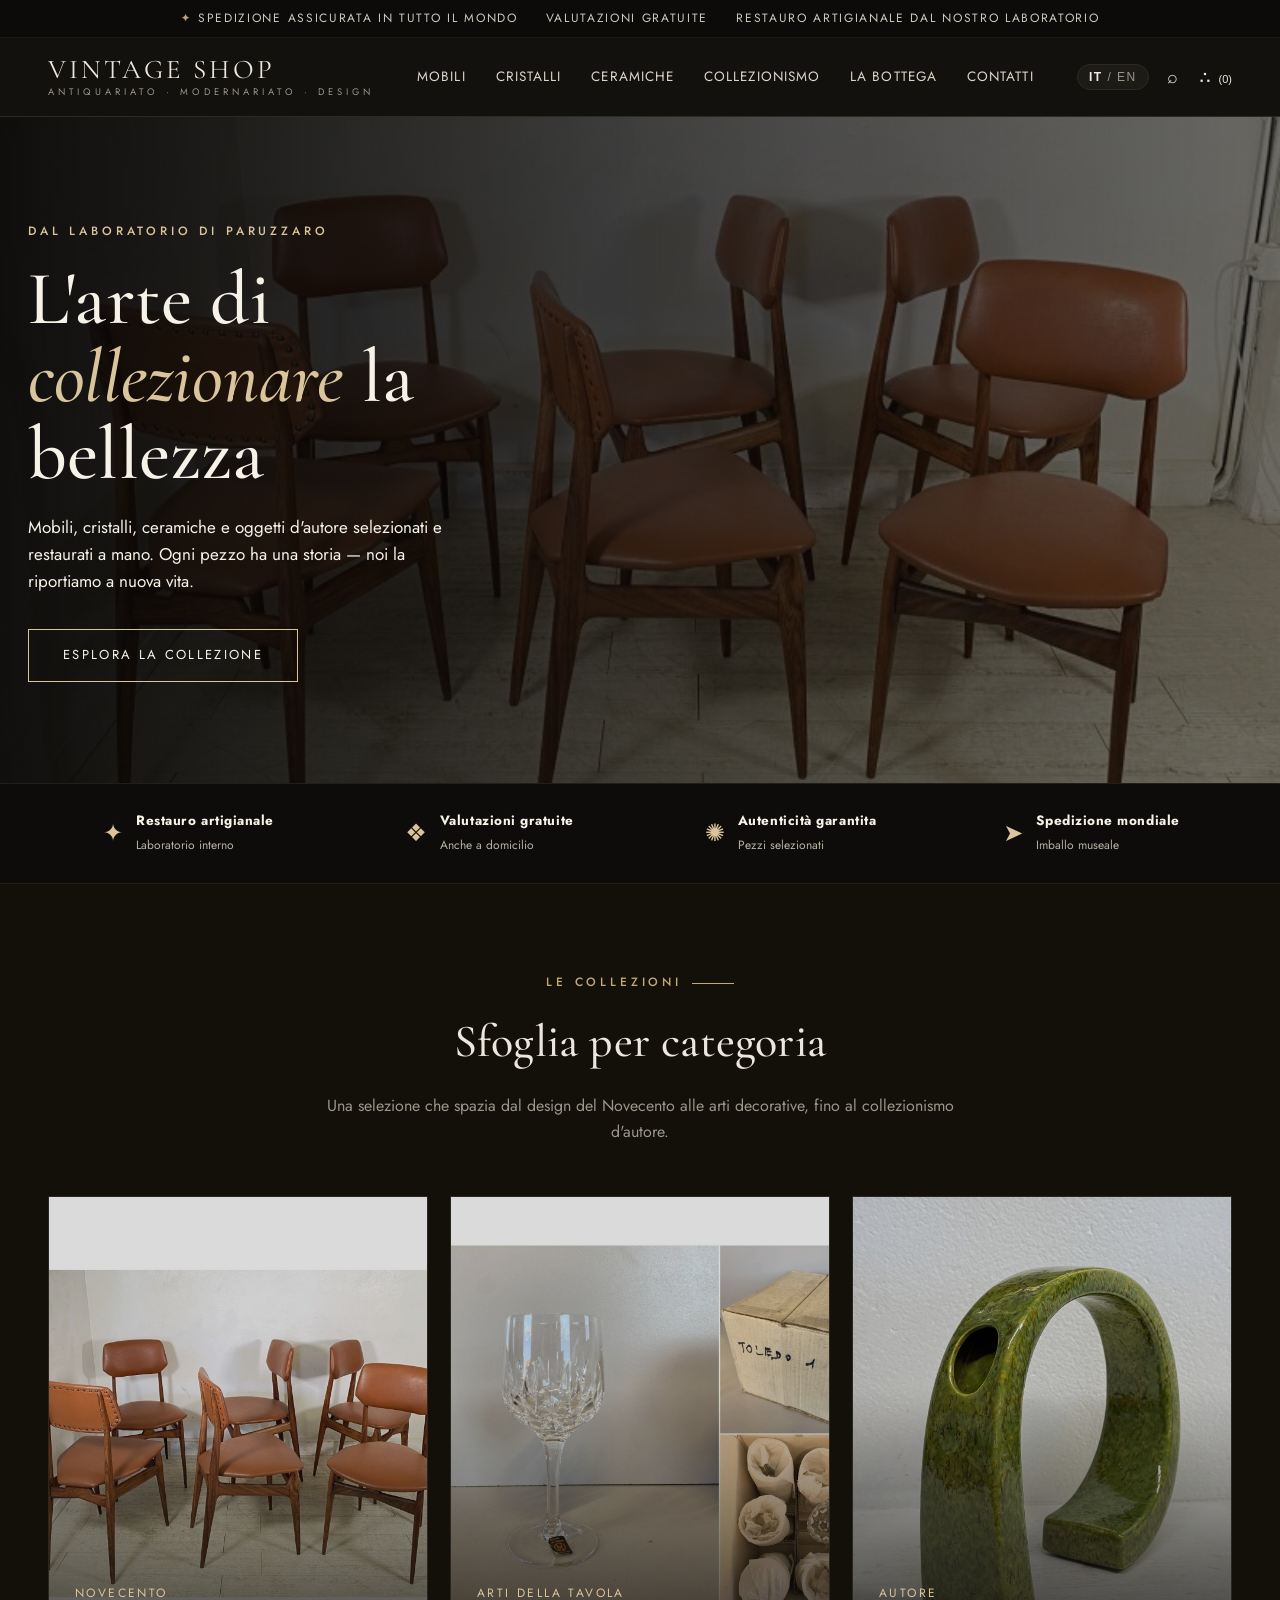
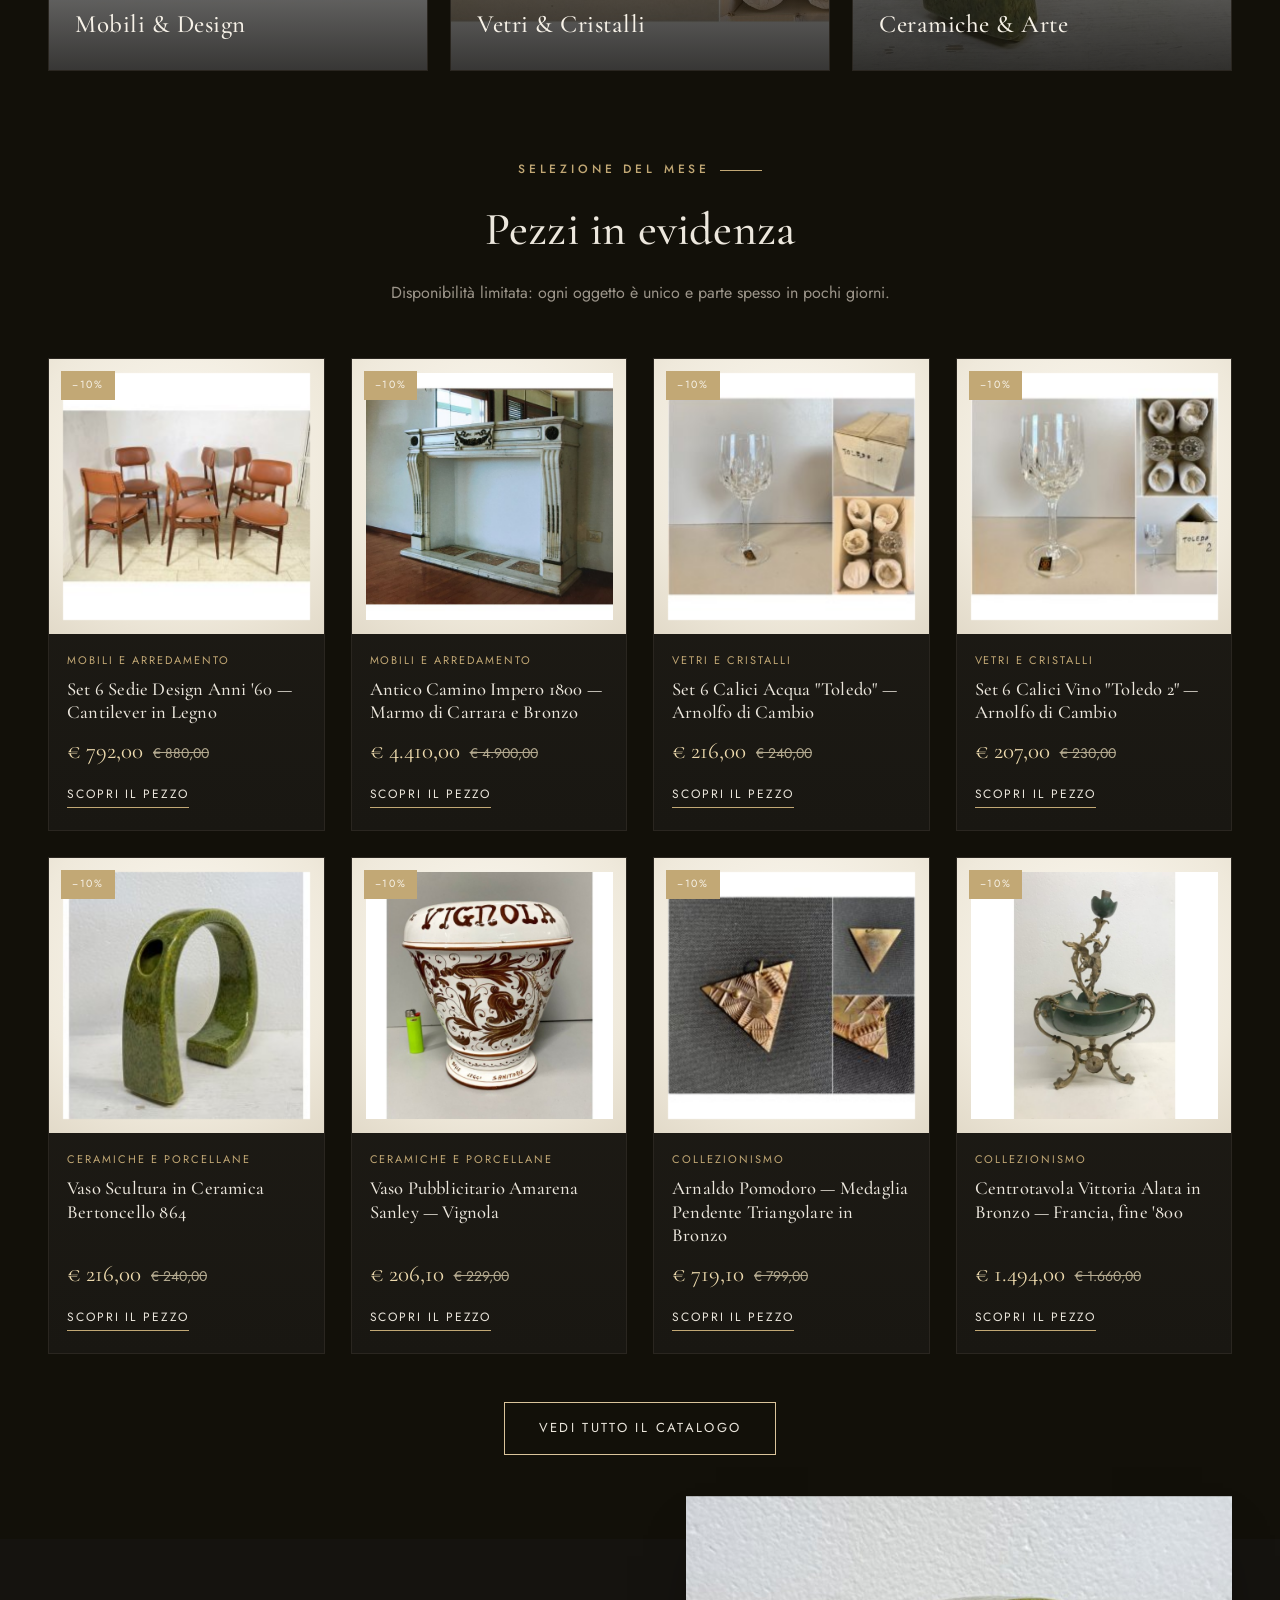
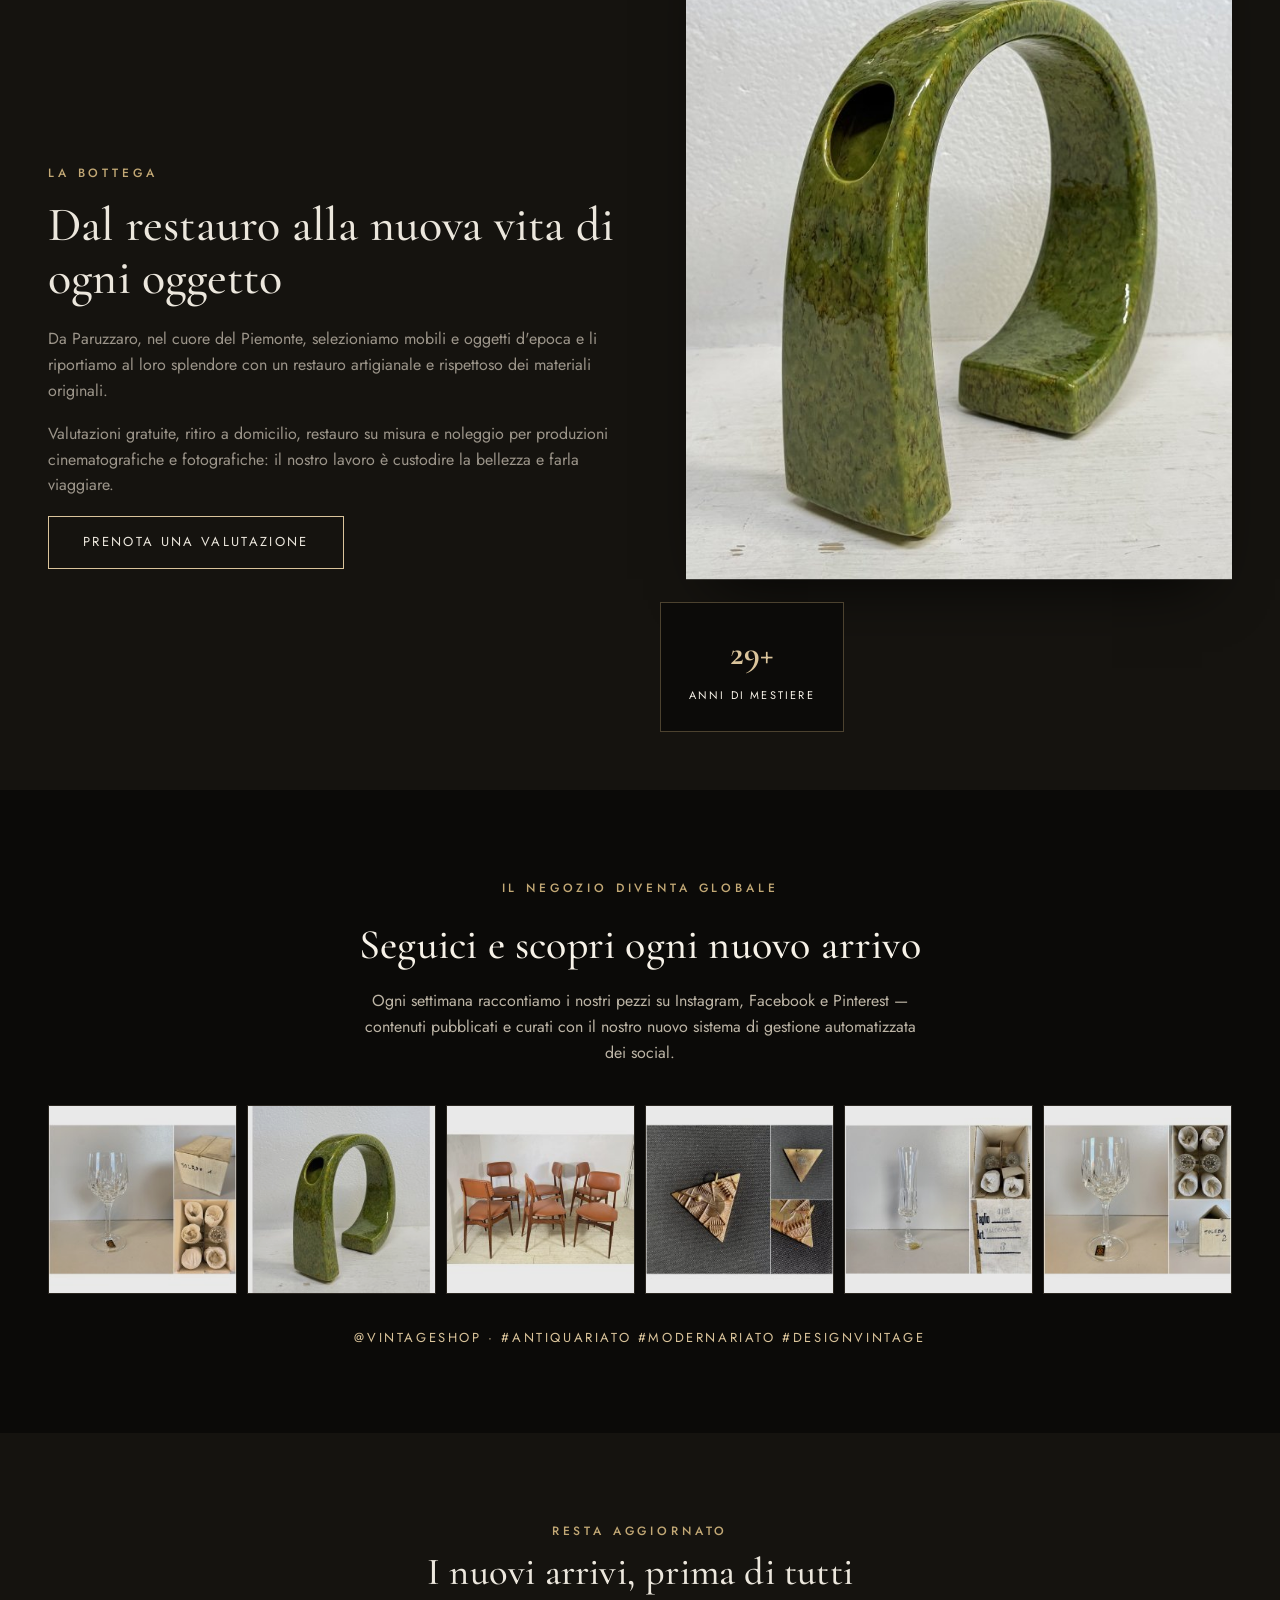
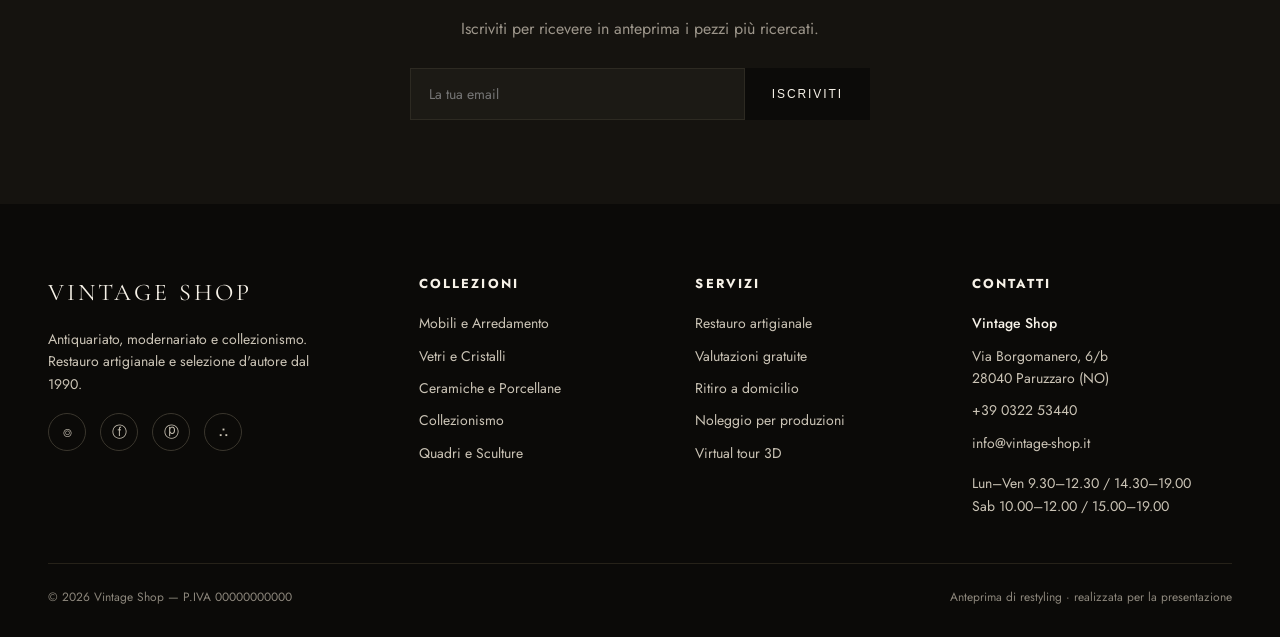
==== index.html @ 84ecc203 "Anteprima restyling Vintage Shop (tema Museo, catalogo per categoria, schede reali)" ====
<!DOCTYPE html>
<html lang="it">
<head>
<meta charset="UTF-8">
<meta name="viewport" content="width=device-width, initial-scale=1.0">
<title>Vintage Shop — Antiquariato, Modernariato & Collezionismo</title>
<meta name="description" content="Vintage Shop: oggetti e mobili di antiquariato, modernariato e design. Restauro artigianale, valutazioni gratuite, spedizione in tutto il mondo.">
<link rel="preconnect" href="https://fonts.googleapis.com">
<link rel="preconnect" href="https://fonts.gstatic.com" crossorigin>
<link href="https://fonts.googleapis.com/css2?family=Cormorant+Garamond:ital,wght@0,400;0,500;0,600;1,400;1,500&family=Jost:wght@300;400;500&display=swap" rel="stylesheet">
<link rel="stylesheet" href="styles.css">
</head>
<body class="theme-museo">

<!-- Topbar -->
<div class="topbar">
  <div class="container">
    <span><span class="oro">✦</span> Spedizione assicurata in tutto il mondo</span>
    <span>Valutazioni gratuite</span>
    <span>Restauro artigianale dal nostro laboratorio</span>
  </div>
</div>

<!-- Header -->
<header class="site-header">
  <div class="header-inner">
    <a class="brand" href="index.html">
      <span class="name">Vintage Shop</span>
      <span class="sub">Antiquariato · Modernariato · Design</span>
    </a>
    <nav class="nav">
      <a href="catalogo.html">Mobili</a>
      <a href="catalogo.html">Cristalli</a>
      <a href="catalogo.html">Ceramiche</a>
      <a href="catalogo.html">Collezionismo</a>
      <a href="bottega.html">La bottega</a>
      <a href="contatti.html">Contatti</a>
    </nav>
    <div class="header-actions">
      <button class="lang" title="Sito multilingua (anteprima)"><b>IT</b> / EN</button>
      <button class="icon-btn" title="Cerca">⌕</button>
      <button class="icon-btn" title="Carrello">⛬ <small style="font-size:11px">(0)</small></button>
      <button class="burger" id="burger" aria-label="Menu">☰</button>
    </div>
  </div>
  <nav class="mobile-nav" id="mobileNav">
    <a href="catalogo.html">Mobili e Arredamento</a>
    <a href="catalogo.html">Vetri e Cristalli</a>
    <a href="catalogo.html">Ceramiche</a>
    <a href="catalogo.html">Collezionismo</a>
    <a href="bottega.html">La bottega</a>
    <a href="contatti.html">Contatti</a>
  </nav>
</header>

<!-- Hero -->
<section class="hero">
  <img src="assets/big1.jpg" alt="Pezzi di design e antiquariato">
  <div class="hero-content">
    <span class="eyebrow">Dal laboratorio di Paruzzaro</span>
    <h1>L'arte di <em>collezionare</em> la bellezza</h1>
    <p>Mobili, cristalli, ceramiche e oggetti d'autore selezionati e restaurati a mano. Ogni pezzo ha una storia — noi la riportiamo a nuova vita.</p>
    <a href="catalogo.html" class="btn">Esplora la collezione</a>
  </div>
</section>

<!-- Valori -->
<div class="values">
  <div class="container">
    <div class="value"><span class="vi">✦</span><div><b>Restauro artigianale</b><small>Laboratorio interno</small></div></div>
    <div class="value"><span class="vi">❖</span><div><b>Valutazioni gratuite</b><small>Anche a domicilio</small></div></div>
    <div class="value"><span class="vi">✺</span><div><b>Autenticità garantita</b><small>Pezzi selezionati</small></div></div>
    <div class="value"><span class="vi">➤</span><div><b>Spedizione mondiale</b><small>Imballo museale</small></div></div>
  </div>
</div>

<!-- Categorie -->
<section class="block" id="categorie">
  <div class="container">
    <div class="section-head">
      <span class="eyebrow">Le collezioni</span>
      <h2>Sfoglia per categoria</h2>
      <p>Una selezione che spazia dal design del Novecento alle arti decorative, fino al collezionismo d'autore.</p>
    </div>
    <div class="cats">
      <a class="cat" href="catalogo.html?cat=mobili">
        <img src="assets/big1.jpg" alt="Mobili e design">
        <div class="label"><span>Novecento</span><h3>Mobili & Design</h3></div>
      </a>
      <a class="cat" href="catalogo.html?cat=cristalli">
        <img src="assets/big2.jpg" alt="Vetri e cristalli">
        <div class="label"><span>Arti della tavola</span><h3>Vetri & Cristalli</h3></div>
      </a>
      <a class="cat" href="catalogo.html?cat=ceramiche">
        <img src="assets/big6.jpg" alt="Ceramiche e collezionismo">
        <div class="label"><span>Autore</span><h3>Ceramiche & Arte</h3></div>
      </a>
    </div>
  </div>
</section>

<!-- Prodotti -->
<section class="block" id="prodotti" style="padding-top:0">
  <div class="container">
    <div class="section-head">
      <span class="eyebrow">Selezione del mese</span>
      <h2>Pezzi in evidenza</h2>
      <p>Disponibilità limitata: ogni oggetto è unico e parte spesso in pochi giorni.</p>
    </div>
    <div class="products" id="featuredGrid"></div>
    <div class="products" style="display:none">

      <a class="card" href="prodotto.html">
        <div class="ph"><span class="tag sale">−10%</span><img src="assets/p1.jpg" alt="Set 6 sedie design anni 60"></div>
        <div class="body">
          <span class="cat-name">Mobili & Design</span>
          <h3>Set 6 Sedie Design Anni '60 — Cantilever</h3>
          <div class="price"><span class="now">€ 792,00</span><span class="was">€ 880,00</span></div>
          <span class="add">Scopri il pezzo</span>
        </div>
      </a>

      <a class="card" href="prodotto.html">
        <div class="ph"><span class="tag">Autentico</span><img src="assets/p2.jpg" alt="Set 6 calici Toledo Arnolfo di Cambio"></div>
        <div class="body">
          <span class="cat-name">Vetri & Cristalli</span>
          <h3>Set 6 Calici Acqua "Toledo" — Arnolfo di Cambio</h3>
          <div class="price"><span class="now">€ 216,00</span><span class="was">€ 240,00</span></div>
          <span class="add">Scopri il pezzo</span>
        </div>
      </a>

      <a class="card" href="prodotto.html">
        <div class="ph"><span class="tag sale">−10%</span><img src="assets/p5.jpg" alt="Medaglia Arnaldo Pomodoro"></div>
        <div class="body">
          <span class="cat-name">Collezionismo</span>
          <h3>Arnaldo Pomodoro — Medaglia Pendente in Bronzo</h3>
          <div class="price"><span class="now">€ 719,10</span><span class="was">€ 799,00</span></div>
          <span class="add">Scopri il pezzo</span>
        </div>
      </a>

      <a class="card" href="prodotto.html">
        <div class="ph"><span class="tag">Anni '70</span><img src="assets/p6.jpg" alt="Vaso scultura Bertoncello"></div>
        <div class="body">
          <span class="cat-name">Ceramiche</span>
          <h3>Vaso Scultura in Ceramica Bertoncello 864</h3>
          <div class="price"><span class="now">€ 216,00</span><span class="was">€ 240,00</span></div>
          <span class="add">Scopri il pezzo</span>
        </div>
      </a>

      <a class="card" href="prodotto.html">
        <div class="ph"><span class="tag sale">−10%</span><img src="assets/p3.jpg" alt="Set 6 calici vino Toledo 2"></div>
        <div class="body">
          <span class="cat-name">Vetri & Cristalli</span>
          <h3>Set 6 Calici Vino "Toledo 2" — Arnolfo di Cambio</h3>
          <div class="price"><span class="now">€ 207,00</span><span class="was">€ 230,00</span></div>
          <span class="add">Scopri il pezzo</span>
        </div>
      </a>

      <a class="card" href="prodotto.html">
        <div class="ph"><span class="tag">Cristallo</span><img src="assets/p7.jpg" alt="Set 4 flut Valdemossa"></div>
        <div class="body">
          <span class="cat-name">Vetri & Cristalli</span>
          <h3>Set 4 Flûte Cristallo "Valdemossa" — Taglio 1000</h3>
          <div class="price"><span class="now">€ 144,00</span><span class="was">€ 160,00</span></div>
          <span class="add">Scopri il pezzo</span>
        </div>
      </a>

      <a class="card" href="prodotto.html">
        <div class="ph"><span class="tag">Autentico</span><img src="assets/p4.jpg" alt="Set 6 calici acqua Toledo 1"></div>
        <div class="body">
          <span class="cat-name">Vetri & Cristalli</span>
          <h3>Set 6 Calici Acqua "Toledo 1" — Arnolfo di Cambio</h3>
          <div class="price"><span class="now">€ 216,00</span><span class="was">€ 240,00</span></div>
          <span class="add">Scopri il pezzo</span>
        </div>
      </a>

      <a class="card" href="prodotto.html">
        <div class="ph"><span class="tag sale">−10%</span><img src="assets/p8.jpg" alt="Set 6 flut Valdemossa"></div>
        <div class="body">
          <span class="cat-name">Vetri & Cristalli</span>
          <h3>Set 6 Flûte Cristallo "Valdemossa" — Taglio 1000</h3>
          <div class="price"><span class="now">€ 216,00</span><span class="was">€ 240,00</span></div>
          <span class="add">Scopri il pezzo</span>
        </div>
      </a>

    </div>
    <div style="text-align:center;margin-top:48px">
      <a href="catalogo.html" class="btn btn-dark">Vedi tutto il catalogo</a>
    </div>
  </div>
</section>

<!-- Storytelling -->
<section class="block story" id="bottega">
  <div class="container">
    <div class="txt">
      <span class="eyebrow">La bottega</span>
      <h2>Dal restauro alla nuova vita di ogni oggetto</h2>
      <p>Da Paruzzaro, nel cuore del Piemonte, selezioniamo mobili e oggetti d'epoca e li riportiamo al loro splendore con un restauro artigianale e rispettoso dei materiali originali.</p>
      <p>Valutazioni gratuite, ritiro a domicilio, restauro su misura e noleggio per produzioni cinematografiche e fotografiche: il nostro lavoro è custodire la bellezza e farla viaggiare.</p>
      <a href="contatti.html" class="btn btn-dark">Prenota una valutazione</a>
    </div>
    <div class="img-wrap">
      <img src="assets/big6.jpg" alt="Oggetto restaurato">
      <div class="badge"><b>30+</b><span>anni di mestiere</span></div>
    </div>
  </div>
</section>

<!-- Social / global -->
<section class="block social">
  <div class="container">
    <span class="eyebrow">Il negozio diventa globale</span>
    <h2>Seguici e scopri ogni nuovo arrivo</h2>
    <p class="lead">Ogni settimana raccontiamo i nostri pezzi su Instagram, Facebook e Pinterest — contenuti pubblicati e curati con il nostro nuovo sistema di gestione automatizzata dei social.</p>
    <div class="ig-grid">
      <div class="ig"><img src="assets/p2.jpg" alt=""></div>
      <div class="ig"><img src="assets/p6.jpg" alt=""></div>
      <div class="ig"><img src="assets/p1.jpg" alt=""></div>
      <div class="ig"><img src="assets/p5.jpg" alt=""></div>
      <div class="ig"><img src="assets/p7.jpg" alt=""></div>
      <div class="ig"><img src="assets/p3.jpg" alt=""></div>
    </div>
    <div class="handle">@vintageshop · #antiquariato #modernariato #designvintage</div>
  </div>
</section>

<!-- Newsletter -->
<section class="block news">
  <div class="container">
    <span class="eyebrow">Resta aggiornato</span>
    <h2>I nuovi arrivi, prima di tutti</h2>
    <p>Iscriviti per ricevere in anteprima i pezzi più ricercati.</p>
    <form onsubmit="return false">
      <input type="email" placeholder="La tua email" aria-label="Email">
      <button type="submit">Iscriviti</button>
    </form>
  </div>
</section>

<!-- Footer -->
<footer class="site-footer" id="contatti">
  <div class="container">
    <div class="footer-grid">
      <div>
        <div class="name">Vintage Shop</div>
        <p style="margin-top:16px;max-width:280px">Antiquariato, modernariato e collezionismo. Restauro artigianale e selezione d'autore dal 1990.</p>
        <div class="foot-social">
          <a href="#" title="Instagram">⌾</a>
          <a href="#" title="Facebook">ⓕ</a>
          <a href="#" title="Pinterest">ⓟ</a>
          <a href="#" title="eBay">⛬</a>
        </div>
      </div>
      <div>
        <h4>Collezioni</h4>
        <ul>
          <li><a href="catalogo.html">Mobili e Arredamento</a></li>
          <li><a href="catalogo.html">Vetri e Cristalli</a></li>
          <li><a href="catalogo.html">Ceramiche e Porcellane</a></li>
          <li><a href="catalogo.html">Collezionismo</a></li>
          <li><a href="catalogo.html">Quadri e Sculture</a></li>
        </ul>
      </div>
      <div>
        <h4>Servizi</h4>
        <ul>
          <li><a href="bottega.html">Restauro artigianale</a></li>
          <li><a href="bottega.html">Valutazioni gratuite</a></li>
          <li><a href="bottega.html">Ritiro a domicilio</a></li>
          <li><a href="bottega.html">Noleggio per produzioni</a></li>
          <li><a href="bottega.html">Virtual tour 3D</a></li>
        </ul>
      </div>
      <div class="contact">
        <h4>Contatti</h4>
        <ul>
          <li><b>Vintage Shop</b></li>
          <li>Via Borgomanero, 6/b<br>28040 Paruzzaro (NO)</li>
          <li><a href="tel:+390322534 40">+39 0322 53440</a></li>
          <li><a href="mailto:info@vintage-shop.it">info@vintage-shop.it</a></li>
          <li style="margin-top:8px">Lun–Ven 9.30–12.30 / 14.30–19.00<br>Sab 10.00–12.00 / 15.00–19.00</li>
        </ul>
      </div>
    </div>
    <div class="copyright">
      <span>© 2026 Vintage Shop — P.IVA 00000000000</span>
      <span>Anteprima di restyling · realizzata per la presentazione</span>
    </div>
  </div>
</footer>

<script src="data.js"></script>
<script>
  // Pezzi in evidenza: 2 per categoria, dai dati reali
  var featured = [];
  ['mobili','cristalli','ceramiche','collezionismo'].forEach(function(c){
    featured = featured.concat(VS.byCat(c).slice(0,2));
  });
  document.getElementById('featuredGrid').innerHTML = featured.map(function(p){ return VS.cardHTML(p); }).join('');
</script>
<script src="app.js"></script>
</body>
</html>
---- styles.css ----
/* =========================================================
   Vintage Shop — Anteprima restyling (direzione: Galleria elegante)
   Palette: avorio · nero · oro  ·  Serif editoriale + sans geometrico
   ========================================================= */

:root{
  --avorio:#f7f2e8;
  --avorio-2:#efe7d6;
  --carta:#fffdf8;
  --nero:#1b1a18;
  --nero-soft:#272521;
  --oro:#a8884e;
  --oro-chiaro:#c4a875;
  --grigio:#6d685f;
  --linea:#e3dac6;
  --ombra:0 18px 50px -24px rgba(27,26,24,.35);
  --serif:"Cormorant Garamond",Georgia,"Times New Roman",serif;
  --sans:"Jost","Helvetica Neue",system-ui,sans-serif;
}

*{box-sizing:border-box;margin:0;padding:0}
html{scroll-behavior:smooth}
body{
  font-family:var(--sans);
  color:var(--nero);
  background:var(--avorio);
  line-height:1.6;
  -webkit-font-smoothing:antialiased;
}
img{display:block;max-width:100%}
a{color:inherit;text-decoration:none}
.container{max-width:1240px;margin:0 auto;padding:0 28px}

h1,h2,h3,.serif{font-family:var(--serif);font-weight:500;letter-spacing:.2px}
.eyebrow{
  font-family:var(--sans);
  font-size:12px;letter-spacing:.32em;text-transform:uppercase;
  color:var(--oro);font-weight:500;
}

/* ---------- Topbar ---------- */
.topbar{
  background:var(--nero);color:var(--avorio);
  font-size:12px;letter-spacing:.14em;text-transform:uppercase;
}
.topbar .container{display:flex;justify-content:center;gap:28px;padding-top:9px;padding-bottom:9px;flex-wrap:wrap}
.topbar span{opacity:.82}
.topbar .oro{color:var(--oro-chiaro);opacity:1}

/* ---------- Header ---------- */
.site-header{
  position:sticky;top:0;z-index:50;
  background:rgba(247,242,232,.92);
  backdrop-filter:blur(8px);
  border-bottom:1px solid var(--linea);
}
.header-inner{display:flex;align-items:center;justify-content:space-between;gap:24px;padding:18px 28px;max-width:1240px;margin:0 auto}
.brand{display:flex;flex-direction:column;line-height:1}
.brand .name{font-family:var(--serif);font-size:27px;letter-spacing:3px;text-transform:uppercase}
.brand .sub{font-size:9.5px;letter-spacing:.42em;text-transform:uppercase;color:var(--grigio);margin-top:5px}
.nav{display:flex;gap:30px}
.nav a{font-size:13.5px;letter-spacing:.08em;text-transform:uppercase;color:var(--nero-soft);padding:6px 0;position:relative}
.nav a::after{content:"";position:absolute;left:0;bottom:0;height:1px;width:0;background:var(--oro);transition:width .35s ease}
.nav a:hover::after{width:100%}
.header-actions{display:flex;align-items:center;gap:18px}
.icon-btn{background:none;border:none;cursor:pointer;font-size:18px;color:var(--nero);line-height:1}
.lang{font-size:12px;letter-spacing:.12em;border:1px solid var(--linea);border-radius:999px;padding:5px 11px;color:var(--grigio);cursor:pointer;background:var(--carta)}
.lang b{color:var(--nero)}
.burger{display:none;background:none;border:none;font-size:24px;cursor:pointer}

/* ---------- Hero ---------- */
.hero{position:relative;min-height:74vh;display:flex;align-items:center;overflow:hidden;background:var(--nero)}
.hero img{position:absolute;inset:0;width:100%;height:100%;object-fit:cover;opacity:.62}
.hero::after{content:"";position:absolute;inset:0;background:linear-gradient(90deg,rgba(15,14,12,.78) 0%,rgba(15,14,12,.35) 55%,rgba(15,14,12,.1) 100%)}
.hero-content{position:relative;z-index:2;color:var(--avorio);max-width:620px;padding:60px 28px}
.hero .eyebrow{color:var(--oro-chiaro)}
.hero h1{font-size:clamp(42px,6vw,76px);line-height:1.02;margin:18px 0 20px;font-weight:500}
.hero h1 em{font-style:italic;color:var(--oro-chiaro)}
.hero p{font-size:17px;max-width:440px;opacity:.9;margin-bottom:34px}
.btn{display:inline-block;font-size:13px;letter-spacing:.18em;text-transform:uppercase;padding:15px 34px;border:1px solid var(--oro-chiaro);color:var(--avorio);transition:.3s;cursor:pointer;background:transparent}
.btn:hover{background:var(--oro);border-color:var(--oro);color:#1b1a18}
.btn-dark{border-color:var(--nero);color:var(--nero)}
.btn-dark:hover{background:var(--nero);color:var(--avorio)}

/* ---------- Strip valori ---------- */
.values{background:var(--nero-soft);color:var(--avorio)}
.values .container{display:grid;grid-template-columns:repeat(4,1fr);gap:20px;padding:26px 28px}
.value{display:flex;align-items:center;gap:13px;justify-content:center;text-align:left}
.value .vi{font-size:24px;color:var(--oro-chiaro)}
.value b{display:block;font-size:13.5px;letter-spacing:.04em}
.value small{color:#b9b2a4;font-size:12px}

/* ---------- Section base ---------- */
section.block{padding:84px 0}
.section-head{text-align:center;max-width:640px;margin:0 auto 52px}
.section-head h2{font-size:clamp(30px,4vw,46px);margin:12px 0 14px}
.section-head p{color:var(--grigio)}

/* ---------- Categorie ---------- */
.cats{display:grid;grid-template-columns:repeat(3,1fr);gap:22px}
.cat{position:relative;overflow:hidden;aspect-ratio:4/5;background:var(--nero)}
.cat img{width:100%;height:100%;object-fit:cover;transition:transform .8s ease;opacity:.85}
.cat:hover img{transform:scale(1.07)}
.cat::after{content:"";position:absolute;inset:0;background:linear-gradient(180deg,transparent 40%,rgba(15,14,12,.8) 100%)}
.cat .label{position:absolute;left:0;right:0;bottom:0;z-index:2;padding:26px;color:var(--avorio)}
.cat .label h3{font-size:25px;letter-spacing:.5px}
.cat .label span{font-size:12px;letter-spacing:.2em;text-transform:uppercase;color:var(--oro-chiaro)}

/* ---------- Prodotti ---------- */
.products{display:grid;grid-template-columns:repeat(4,1fr);gap:26px}
.card{background:var(--carta);border:1px solid var(--linea);display:flex;flex-direction:column;transition:.35s;position:relative}
.card:hover{transform:translateY(-5px);box-shadow:var(--ombra)}
.card .ph{position:relative;aspect-ratio:1/1;overflow:hidden;background:#fff}
.card .ph img{width:100%;height:100%;object-fit:contain;padding:14px;transition:transform .6s ease}
.card:hover .ph img{transform:scale(1.05)}
.tag{position:absolute;top:12px;left:12px;background:var(--nero);color:var(--avorio);font-size:10.5px;letter-spacing:.16em;text-transform:uppercase;padding:5px 10px;z-index:2}
.tag.sale{background:var(--oro)}
.card .body{padding:18px 18px 22px;display:flex;flex-direction:column;gap:9px;flex:1}
.card .cat-name{font-size:11px;letter-spacing:.18em;text-transform:uppercase;color:var(--oro)}
.card h3{font-size:18.5px;line-height:1.25;font-weight:500;min-height:46px}
.card .price{margin-top:auto;display:flex;align-items:baseline;gap:10px}
.card .price .now{font-family:var(--serif);font-size:23px;color:var(--nero)}
.card .price .was{font-size:14px;color:#b3a98f;text-decoration:line-through}
.card .add{margin-top:6px;font-size:12px;letter-spacing:.16em;text-transform:uppercase;color:var(--nero);border-bottom:1px solid var(--oro);align-self:flex-start;padding-bottom:3px;cursor:pointer}
.card .add:hover{color:var(--oro)}

/* ---------- Storytelling ---------- */
.story{background:var(--avorio-2)}
.story .container{display:grid;grid-template-columns:1.05fr 1fr;gap:64px;align-items:center}
.story .txt h2{font-size:clamp(30px,4vw,48px);margin:14px 0 22px;line-height:1.1}
.story .txt p{color:var(--grigio);margin-bottom:18px;font-size:16px}
.story .img-wrap{position:relative}
.story .img-wrap img{width:100%;aspect-ratio:4/5;object-fit:cover;box-shadow:var(--ombra)}
.story .badge{position:absolute;bottom:-26px;left:-26px;background:var(--nero);color:var(--avorio);padding:24px 28px;text-align:center}
.story .badge b{font-family:var(--serif);font-size:34px;display:block;color:var(--oro-chiaro)}
.story .badge span{font-size:11px;letter-spacing:.2em;text-transform:uppercase}

/* ---------- Social / global ---------- */
.social{background:var(--nero);color:var(--avorio);text-align:center}
.social h2{font-size:clamp(28px,3.5vw,42px);margin:12px 0 10px}
.social .lead{color:#c3bba c;color:#bdb5a6;max-width:560px;margin:0 auto 40px}
.ig-grid{display:grid;grid-template-columns:repeat(6,1fr);gap:10px;margin-top:8px}
.ig-grid .ig{aspect-ratio:1/1;overflow:hidden;position:relative;background:#222}
.ig-grid .ig img{width:100%;height:100%;object-fit:cover;opacity:.9;transition:.4s}
.ig-grid .ig:hover img{opacity:1;transform:scale(1.06)}
.ig-grid .ig::after{content:"\f16d";font-family:sans-serif;content:"⌖";position:absolute;inset:0;display:flex;align-items:center;justify-content:center;color:#fff;opacity:0;transition:.3s;font-size:22px}
.ig-grid .ig:hover::after{opacity:.9}
.social .handle{margin-top:34px;font-size:13px;letter-spacing:.2em;text-transform:uppercase;color:var(--oro-chiaro)}

/* ---------- Newsletter ---------- */
.news{background:var(--avorio-2);text-align:center}
.news h2{font-size:clamp(26px,3vw,40px);margin-bottom:12px}
.news p{color:var(--grigio);margin-bottom:26px}
.news form{display:flex;max-width:460px;margin:0 auto;gap:0}
.news input{flex:1;border:1px solid var(--linea);background:var(--carta);padding:15px 18px;font-family:var(--sans);font-size:14px}
.news button{border:1px solid var(--nero);background:var(--nero);color:var(--avorio);padding:0 26px;font-size:12px;letter-spacing:.16em;text-transform:uppercase;cursor:pointer}

/* ---------- Footer ---------- */
.site-footer{background:var(--nero);color:#cbc4b6;padding:70px 0 30px;font-size:14px}
.footer-grid{display:grid;grid-template-columns:1.4fr 1fr 1fr 1.1fr;gap:40px;padding-bottom:46px;border-bottom:1px solid #34312b}
.site-footer .name{font-family:var(--serif);font-size:24px;letter-spacing:3px;text-transform:uppercase;color:var(--avorio)}
.site-footer h4{color:var(--avorio);font-size:13px;letter-spacing:.16em;text-transform:uppercase;margin-bottom:18px;font-family:var(--sans)}
.site-footer ul{list-style:none;display:flex;flex-direction:column;gap:10px}
.site-footer a:hover{color:var(--oro-chiaro)}
.site-footer .contact b{color:var(--avorio);font-weight:500}
.foot-social{display:flex;gap:14px;margin-top:18px}
.foot-social a{width:38px;height:38px;border:1px solid #3d3a33;display:flex;align-items:center;justify-content:center;border-radius:50%;font-size:15px}
.foot-social a:hover{border-color:var(--oro);color:var(--oro-chiaro)}
.copyright{padding-top:24px;display:flex;justify-content:space-between;flex-wrap:wrap;gap:10px;font-size:12px;color:#8d877c}

/* ---------- Mobile menu ---------- */
.mobile-nav{display:none;flex-direction:column;background:var(--avorio);border-bottom:1px solid var(--linea)}
.mobile-nav a{padding:14px 28px;border-top:1px solid var(--linea);text-transform:uppercase;font-size:14px;letter-spacing:.08em}
.mobile-nav.open{display:flex}

/* ---------- Responsive ---------- */
@media(max-width:1024px){
  .products{grid-template-columns:repeat(2,1fr)}
  .ig-grid{grid-template-columns:repeat(3,1fr)}
  .footer-grid{grid-template-columns:1fr 1fr}
}
@media(max-width:860px){
  .nav,.header-actions .lang{display:none}
  .burger{display:block}
  .values .container{grid-template-columns:1fr 1fr;gap:18px}
  .cats{grid-template-columns:1fr 1fr}
  .story .container{grid-template-columns:1fr;gap:48px}
  .story .badge{left:auto;right:18px;bottom:18px}
}
/* =========================================================
   Livello animazioni / micro-interazioni
   ========================================================= */

/* Reveal allo scroll */
.reveal{opacity:0;transform:translateY(28px);transition:opacity .85s cubic-bezier(.2,.7,.2,1),transform .85s cubic-bezier(.2,.7,.2,1)}
.reveal.is-visible{opacity:1;transform:none}

/* Header dinamico allo scroll */
.site-header{transition:background .4s ease,box-shadow .4s ease}
.site-header.scrolled{background:rgba(247,242,232,.97);box-shadow:0 10px 30px -22px rgba(27,26,24,.5)}
.site-header .header-inner{transition:padding .4s ease}
.site-header.scrolled .header-inner{padding-top:12px;padding-bottom:12px}
.site-header.scrolled .brand .name{font-size:23px;transition:font-size .4s ease}

/* Hero: ken-burns sull'immagine + entrata in scena del testo */
.hero img{transform-origin:60% 50%;animation:kenburns 20s ease-out forwards}
@keyframes kenburns{from{transform:scale(1.12)}to{transform:scale(1)}}
.hero-content>*{opacity:0;transform:translateY(22px);animation:heroIn .95s cubic-bezier(.2,.7,.2,1) forwards}
.hero-content>.eyebrow{animation-delay:.15s}
.hero-content>h1{animation-delay:.3s}
.hero-content>p{animation-delay:.5s}
.hero-content>.btn{animation-delay:.68s}
@keyframes heroIn{to{opacity:1;transform:none}}

/* Bottoni: leggero sollevamento */
.btn{transition:background .3s,border-color .3s,color .3s,transform .3s,box-shadow .3s}
.btn:hover{transform:translateY(-2px);box-shadow:0 12px 24px -16px rgba(27,26,24,.6)}

/* Eyebrow: lineetta animata accanto al testo */
.section-head .eyebrow::after{content:"";display:inline-block;width:0;height:1px;background:var(--oro);vertical-align:middle;margin-left:10px;transition:width .9s ease .2s}
.section-head.is-visible .eyebrow::after{width:42px}

/* Card prezzo: micro-glow al hover gestito da .card già presente */
.card .ph img{will-change:transform}

/* Pulsante torna su */
.to-top{position:fixed;right:22px;bottom:22px;width:46px;height:46px;border-radius:50%;background:var(--nero);color:var(--avorio);border:1px solid var(--oro);display:flex;align-items:center;justify-content:center;font-size:18px;cursor:pointer;opacity:0;transform:translateY(14px) scale(.9);pointer-events:none;transition:.35s;z-index:60}
.to-top.show{opacity:1;transform:none;pointer-events:auto}
.to-top:hover{background:var(--oro);color:var(--nero)}

/* Topbar: leggero pulsare del simbolo oro */
.topbar .oro{animation:pulse 2.6s ease-in-out infinite}
@keyframes pulse{0%,100%{opacity:1}50%{opacity:.45}}

/* Immagine storytelling: parallax leggero gestito via JS (--py) */
.story .img-wrap img{transition:transform .2s ease-out}

@media(prefers-reduced-motion:reduce){
  .reveal{opacity:1!important;transform:none!important}
  .hero img{animation:none}
  .hero-content>*{opacity:1;transform:none;animation:none}
  .topbar .oro{animation:none}
}

@media(max-width:560px){
  .container{padding:0 18px}
  .header-inner{padding:14px 18px}
  .products{grid-template-columns:1fr 1fr;gap:14px}
  .card h3{font-size:15.5px;min-height:40px}
  .cats{grid-template-columns:1fr}
  .values .container{grid-template-columns:1fr 1fr}
  .footer-grid{grid-template-columns:1fr}
  section.block{padding:60px 0}
  .news form{flex-direction:column;gap:10px}
  .news button{padding:14px}
}

/* =========================================================
   DIREZIONI ALTERNATIVE (tema cambiabile dallo switcher)
   Default = Galleria elegante (:root). Le altre due qui sotto.
   ========================================================= */

/* ---------- B) Caldo artigianale ---------- */
/* Crema · terracotta · verde bosco — atmosfera materica e di fiducia */
body.theme-caldo{
  --avorio:#f4eee1; --avorio-2:#ece1cf; --carta:#fffaf0;
  --nero:#2c2521; --nero-soft:#372e27;
  --oro:#b15f3c; --oro-chiaro:#d2895d;
  --grigio:#71665a; --linea:#e6dac6;
  background:
    radial-gradient(circle at 18% 8%, rgba(177,95,60,.06), transparent 42%),
    radial-gradient(circle at 82% 72%, rgba(60,75,58,.06), transparent 46%),
    #f4eee1;
}
body.theme-caldo .topbar{background:#3c4b3a}      /* verde bosco */
body.theme-caldo .topbar .oro{color:#e7b98f}
body.theme-caldo .story .badge b{color:#e7b98f}

/* ---------- C) Museo moderno ---------- */
/* Antracite · bianco · ottone — premium, oggetti illuminati su fondo scuro.
   NB: --avorio resta CHIARO (è il "testo su scuro"); cambiano i fondi. */
body.theme-museo{
  --avorio-2:#191713; --carta:#1d1b16;
  --nero:#0c0b09; --nero-soft:#15130f;
  --oro:#c2a875; --oro-chiaro:#dac49b;
  --grigio:#9c958a; --linea:#2d2a23;
  background:#131210; color:#ece7dd;
}
body.theme-museo .site-header{background:rgba(19,18,16,.86)}
body.theme-museo .site-header.scrolled{background:rgba(19,18,16,.97);box-shadow:0 12px 34px -22px #000}
body.theme-museo .mobile-nav{background:#15140f}
body.theme-museo .nav a{color:#ddd6c8}
body.theme-museo .icon-btn{color:#ece7dd}
body.theme-museo .lang b{color:#f2ede3}
body.theme-museo .card .price .now{color:#f2ede3}
body.theme-museo .card .add{color:#ece7dd}
body.theme-museo .btn-dark{border-color:var(--oro-chiaro);color:#ece7dd}
body.theme-museo .btn-dark:hover{background:var(--oro);color:#1b1a18}
body.theme-museo .news input{color:#ece7dd}
body.theme-museo .lead-txt,
body.theme-museo .trust,
body.theme-museo .acc-body p{color:#b8b1a4}
body.theme-museo .qty{border-color:#4a463d}
body.theme-museo .qty input{background:transparent;color:#ece7dd}

/* ---------- Switcher dei temi ---------- */
.theme-switch{
  position:fixed;left:18px;bottom:18px;z-index:70;
  display:flex;align-items:center;gap:4px;
  background:rgba(20,19,16,.86);backdrop-filter:blur(7px);
  padding:6px 8px;border-radius:999px;border:1px solid rgba(255,255,255,.14);
  box-shadow:0 14px 36px -18px rgba(0,0,0,.7);
}
.theme-switch .ts-label{color:#dac49b;font-size:10px;letter-spacing:.16em;text-transform:uppercase;padding:0 8px 0 6px}
.theme-switch button{
  border:none;cursor:pointer;font-family:var(--sans);font-size:11.5px;letter-spacing:.05em;
  color:#e8e2d6;background:transparent;padding:7px 13px;border-radius:999px;transition:.25s;
}
.theme-switch button:hover{color:#fff}
.theme-switch button.active{background:var(--oro);color:#1b1a18}
@media(max-width:600px){
  .theme-switch{left:50%;transform:translateX(-50%);bottom:14px}
  .theme-switch .ts-label{display:none}
  .theme-switch button{padding:8px 12px}
}

/* =========================================================
   RIFINITURE — Museo moderno (direzione definitiva)
   ========================================================= */
body.theme-museo{
  background:
    radial-gradient(1100px 560px at 72% -8%, rgba(194,168,117,.10), transparent 60%),
    radial-gradient(820px 460px at -5% 105%, rgba(194,168,117,.06), transparent 55%),
    #121009;
}
body.theme-museo .topbar{background:#0c0b09;border-bottom:1px solid #1d1a14}
/* Hero più profondo e cinematografico */
body.theme-museo .hero{background:#0b0a08}
body.theme-museo .hero::after{background:linear-gradient(90deg,rgba(7,6,5,.92) 0%,rgba(7,6,5,.55) 52%,rgba(7,6,5,.2) 100%)}
body.theme-museo .hero img{opacity:.55}
/* Prodotti "illuminati": foto su piedistallo chiaro, bordo ottone all'hover */
body.theme-museo .card{background:linear-gradient(180deg,#201d17,#191712);border-color:#2a2620}
body.theme-museo .card .ph{background:radial-gradient(circle at 50% 36%,#fcf9f2 0%,#efe9db 68%,#e2dac9 100%)}
body.theme-museo .card:hover{border-color:var(--oro);box-shadow:0 28px 54px -30px rgba(0,0,0,.85),0 0 0 1px rgba(194,168,117,.22)}
body.theme-museo .card .price .now,
body.theme-museo .pdp-price .now{color:#ecd9ad}
body.theme-museo .tag{background:rgba(12,11,9,.85);border:1px solid rgba(194,168,117,.45)}
body.theme-museo .tag.sale{background:var(--oro);border-color:var(--oro)}
/* Categorie e griglie con sottile cornice ottone */
body.theme-museo .cat{border:1px solid #2a2620}
body.theme-museo .ig-grid .ig{border:1px solid #2a2620}
body.theme-museo .values{background:#0d0c0a;border-top:1px solid #221f19;border-bottom:1px solid #221f19}
body.theme-museo .social{background:#0b0a08}
body.theme-museo .news{background:#15130f}
body.theme-museo .news input{background:#1c1a15;border-color:#2d2a22}
body.theme-museo .story{background:#15130f}
body.theme-museo .story .img-wrap img{box-shadow:0 30px 60px -30px rgba(0,0,0,.85)}
body.theme-museo .story .badge{border:1px solid rgba(194,168,117,.35)}
body.theme-museo .site-footer{background:#0b0a08}
body.theme-museo .footer-grid{border-bottom-color:#262219}
body.theme-museo .foot-social a{border-color:#3a362d}
/* Scheda prodotto: piedistallo illuminato anche nella gallery */
body.theme-museo .gallery .main{background:radial-gradient(circle at 50% 34%,#fcf9f2,#e9e2d3);border-color:#2a2620}
body.theme-museo .thumbs button{background:#1c1a15;border-color:#2d2a22}
body.theme-museo .thumbs button.active{border-color:var(--oro)}
body.theme-museo .wish{background:#1c1a15;border-color:#2d2a22;color:#ece7dd}

/* =========================================================
   COMPONENTI PAGINE INTERNE (catalogo / bottega / contatti)
   Usano le variabili del tema → si adattano da soli al Museo.
   ========================================================= */
.page-hero{position:relative;background:var(--nero);color:var(--avorio);padding:72px 0 60px;overflow:hidden;text-align:center}
.page-hero::before{content:"";position:absolute;inset:0;background:radial-gradient(700px 320px at 50% -20%,rgba(194,168,117,.16),transparent 65%)}
.page-hero .inner{position:relative;z-index:2}
.page-hero h1{font-size:clamp(36px,5vw,60px);margin:14px 0 12px;font-weight:500}
.page-hero p{color:#bdb5a6;max-width:560px;margin:0 auto}
.crumbs{font-size:12px;letter-spacing:.12em;text-transform:uppercase;color:var(--oro-chiaro)}
.crumbs a:hover{color:#fff}

/* Toolbar catalogo */
.toolbar{display:flex;justify-content:space-between;align-items:center;gap:18px;padding:26px 0;border-bottom:1px solid var(--linea);flex-wrap:wrap}
.toolbar .count{font-size:13px;letter-spacing:.04em;color:var(--grigio)}
.toolbar select{font-family:var(--sans);font-size:13px;padding:10px 14px;background:var(--carta);color:inherit;border:1px solid var(--linea);cursor:pointer}

/* Layout catalogo */
.catalog{display:grid;grid-template-columns:262px 1fr;gap:42px;padding:40px 0 80px;align-items:start}
.filters{position:sticky;top:104px;display:flex;flex-direction:column;gap:30px}
.filter-group h4{font-size:12px;letter-spacing:.18em;text-transform:uppercase;color:var(--oro);margin-bottom:14px}
.filter-group label{display:flex;align-items:center;gap:10px;font-size:14px;color:inherit;padding:6px 0;cursor:pointer;color:var(--grigio)}
.filter-group label:hover{color:inherit}
.filter-group input[type=checkbox]{accent-color:var(--oro);width:15px;height:15px}
.range{display:flex;align-items:center;gap:10px;font-size:13px;color:var(--grigio)}
.range input{width:100%;accent-color:var(--oro)}
.chip-row{display:flex;flex-wrap:wrap;gap:8px}
.chip{font-size:12px;letter-spacing:.04em;padding:7px 13px;border:1px solid var(--linea);border-radius:999px;cursor:pointer;transition:.25s;background:var(--carta)}
.chip:hover,.chip.on{border-color:var(--oro);color:var(--oro)}
.filter-toggle{display:none}

/* Paginazione */
.pagination{display:flex;justify-content:center;gap:8px;margin-top:54px}
.pagination a{width:42px;height:42px;display:flex;align-items:center;justify-content:center;border:1px solid var(--linea);font-size:14px;transition:.25s;background:var(--carta)}
.pagination a:hover,.pagination a.on{background:var(--oro);border-color:var(--oro);color:#1b1a18}

/* Servizi (bottega) */
.services{display:grid;grid-template-columns:repeat(3,1fr);gap:24px}
.service{background:var(--carta);border:1px solid var(--linea);padding:34px 28px;transition:.35s}
.service:hover{transform:translateY(-5px);border-color:var(--oro);box-shadow:var(--ombra)}
.service .ic{font-size:30px;color:var(--oro-chiaro);margin-bottom:16px}
.service h3{font-size:23px;margin-bottom:10px;font-weight:500}
.service p{color:var(--grigio);font-size:14.5px}

/* Processo (steps numerati) */
.process{display:grid;grid-template-columns:repeat(4,1fr);gap:24px;counter-reset:step}
.step-card{position:relative;padding:34px 22px 28px;border-top:2px solid var(--oro)}
.step-card .n{font-family:var(--serif);font-size:46px;color:var(--oro-chiaro);line-height:1;opacity:.8}
.step-card h3{font-size:19px;margin:12px 0 8px;font-weight:500}
.step-card p{color:var(--grigio);font-size:14px}

/* Banda CTA */
.cta-band{background:var(--nero);color:var(--avorio);text-align:center;padding:72px 0;position:relative;overflow:hidden}
.cta-band::before{content:"";position:absolute;inset:0;background:radial-gradient(620px 280px at 50% -30%,rgba(194,168,117,.18),transparent 65%)}
.cta-band .inner{position:relative;z-index:2}
.cta-band h2{font-size:clamp(28px,4vw,46px);margin-bottom:14px}
.cta-band p{color:#bdb5a6;max-width:520px;margin:0 auto 30px}

/* Contatti */
.contact-grid{display:grid;grid-template-columns:1fr 1.1fr;gap:56px;padding:60px 0 30px;align-items:start}
.info-block{display:flex;flex-direction:column;gap:26px}
.info-item{display:flex;gap:16px;align-items:flex-start}
.info-item .ic{font-size:20px;color:var(--oro-chiaro);margin-top:3px;min-width:24px;text-align:center}
.info-item h4{font-size:12px;letter-spacing:.16em;text-transform:uppercase;color:var(--oro);margin-bottom:5px}
.info-item p{color:var(--grigio);font-size:15px;line-height:1.5}
.contact-form{background:var(--carta);border:1px solid var(--linea);padding:34px}
.field{margin-bottom:18px}
.field label{display:block;font-size:12px;letter-spacing:.1em;text-transform:uppercase;color:var(--grigio);margin-bottom:7px}
.field input,.field textarea{width:100%;font-family:var(--sans);font-size:15px;padding:13px 15px;background:transparent;border:1px solid var(--linea);color:inherit}
.field input:focus,.field textarea:focus{outline:none;border-color:var(--oro)}
.field textarea{min-height:130px;resize:vertical}
.map{width:100%;height:380px;border:1px solid var(--linea);filter:grayscale(.3) contrast(.95)}
body.theme-museo .map{filter:grayscale(.5) invert(.9) hue-rotate(180deg) contrast(.85)}

@media(max-width:980px){
  .catalog{grid-template-columns:1fr;gap:0}
  .filters{position:static;flex-direction:row;flex-wrap:wrap;gap:22px 30px;padding:22px;border:1px solid var(--linea);margin-bottom:8px;display:none}
  .filters.open{display:flex}
  .filter-toggle{display:inline-block;margin:18px 0 0;border:1px solid var(--nero);background:none;color:inherit;padding:12px 20px;font-size:12px;letter-spacing:.14em;text-transform:uppercase;cursor:pointer}
  .services{grid-template-columns:1fr 1fr}
  .process{grid-template-columns:1fr 1fr}
  .contact-grid{grid-template-columns:1fr;gap:36px}
}
@media(max-width:560px){
  .services{grid-template-columns:1fr}
  .process{grid-template-columns:1fr}
}
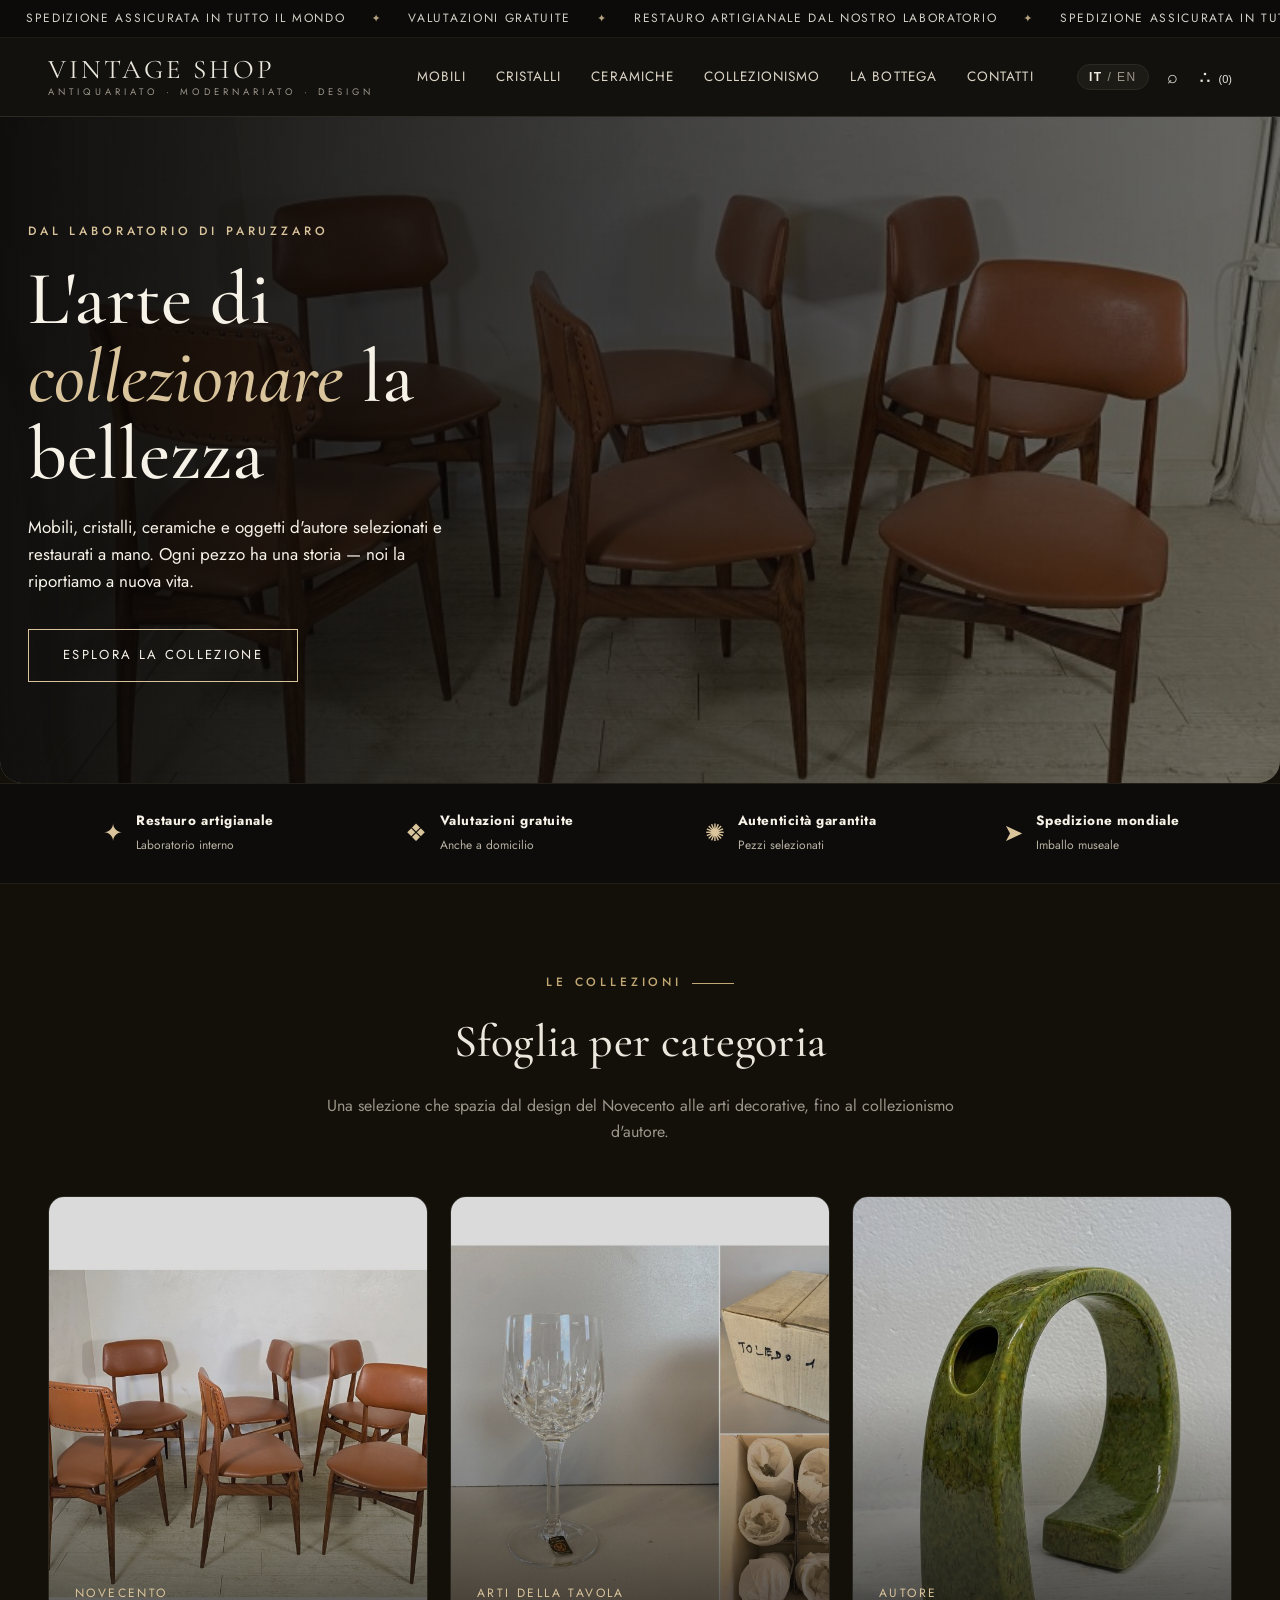
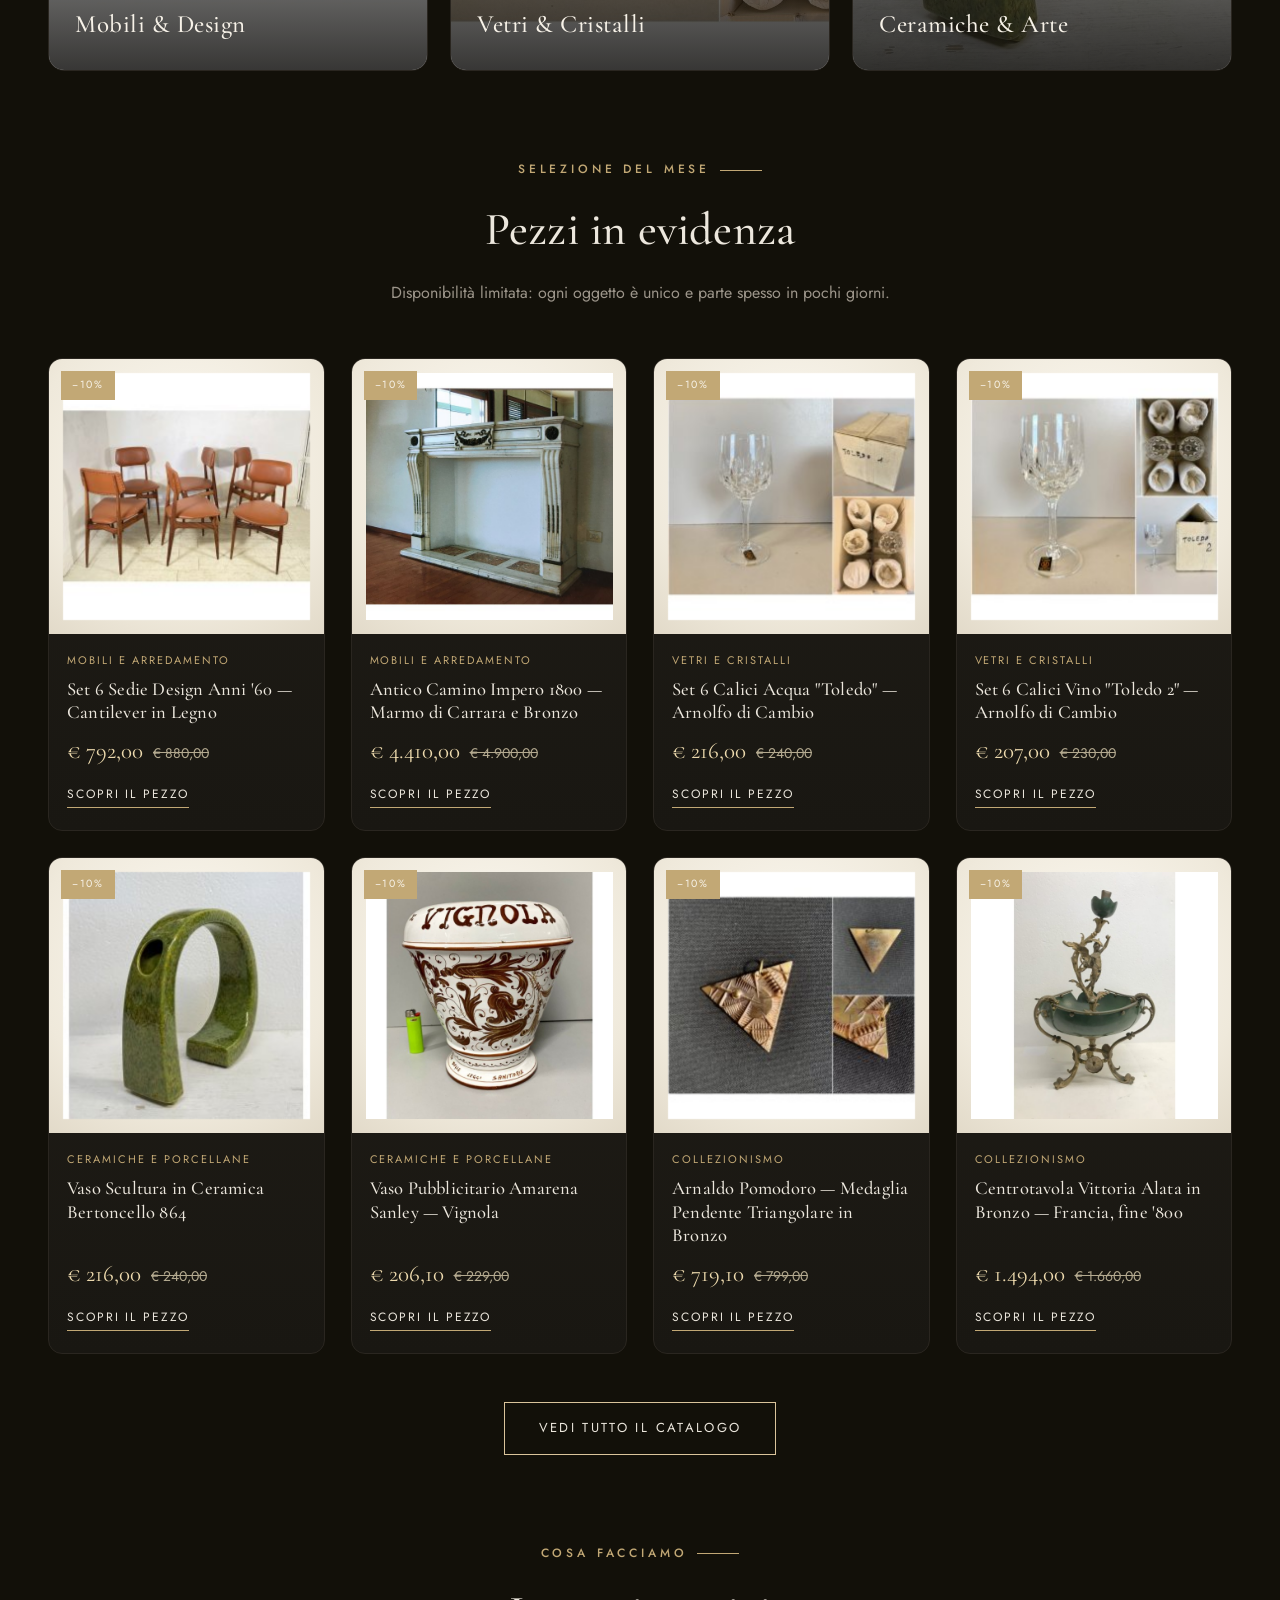
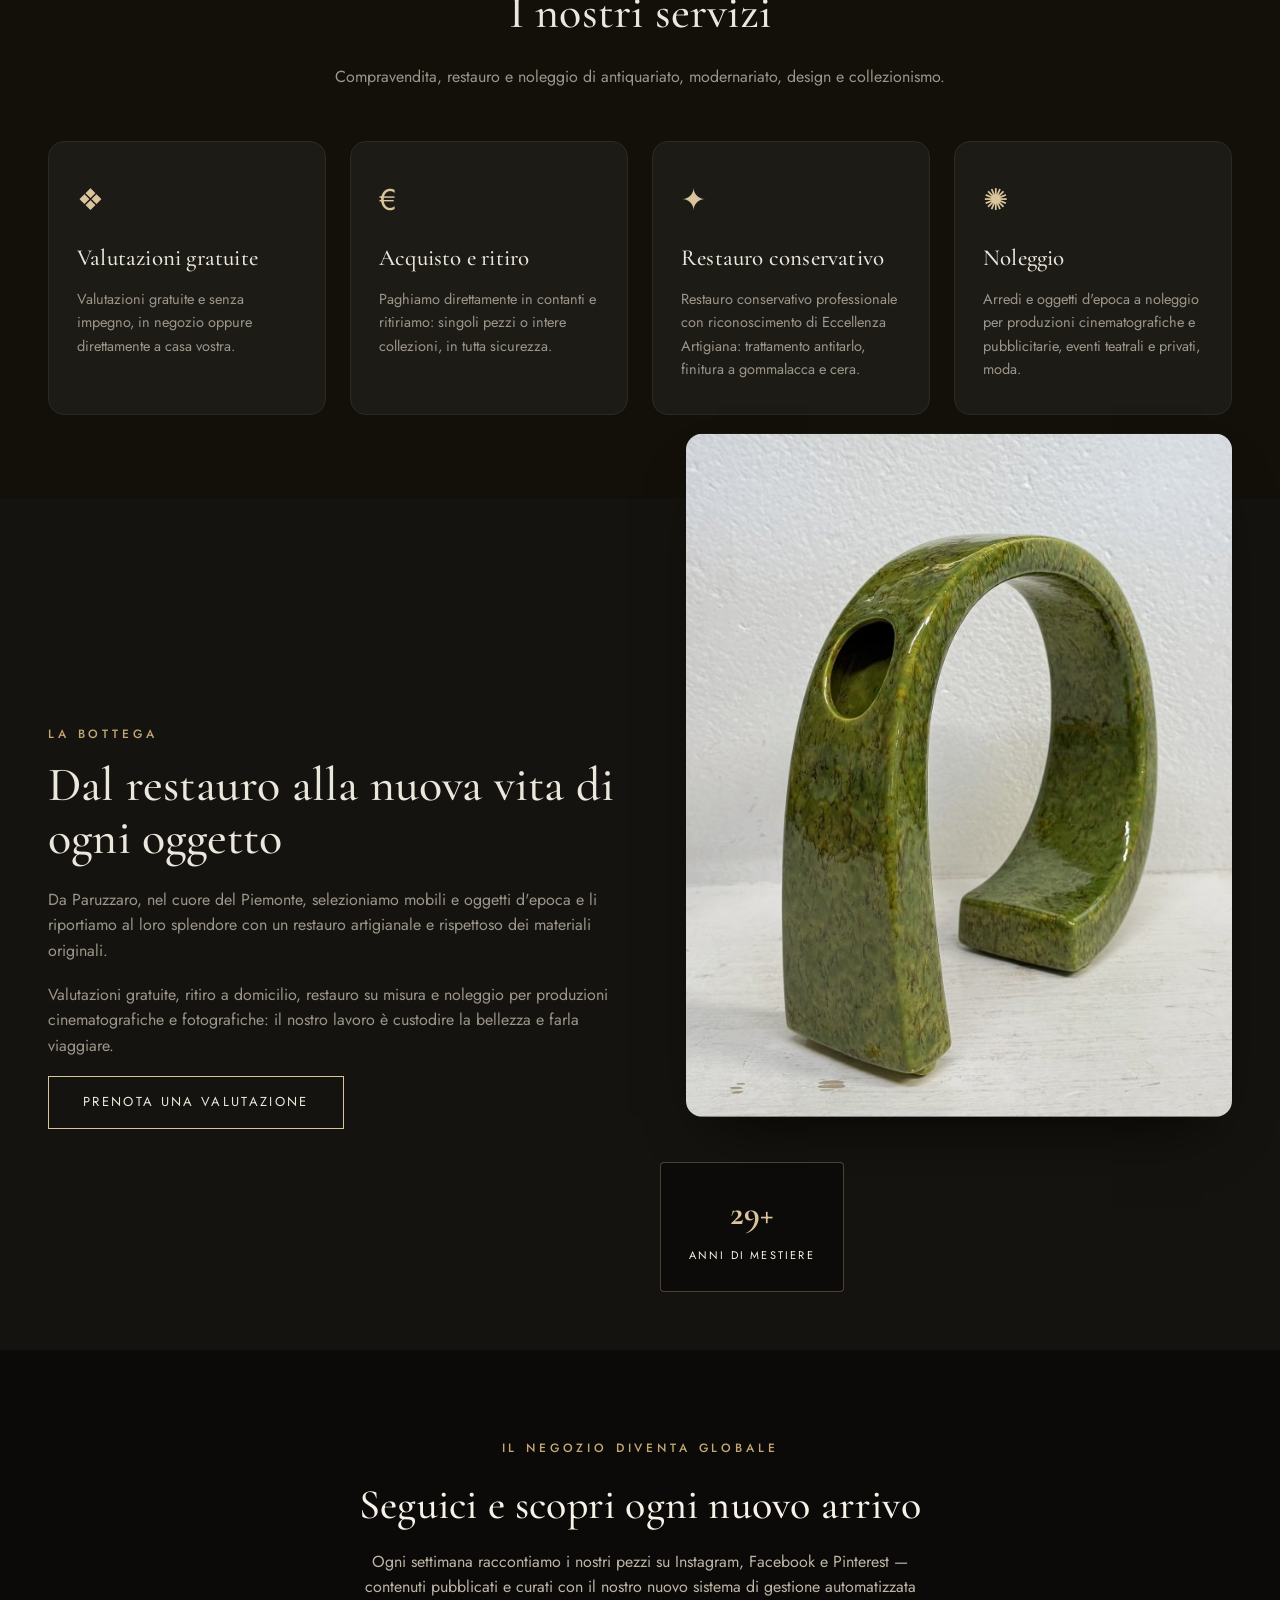
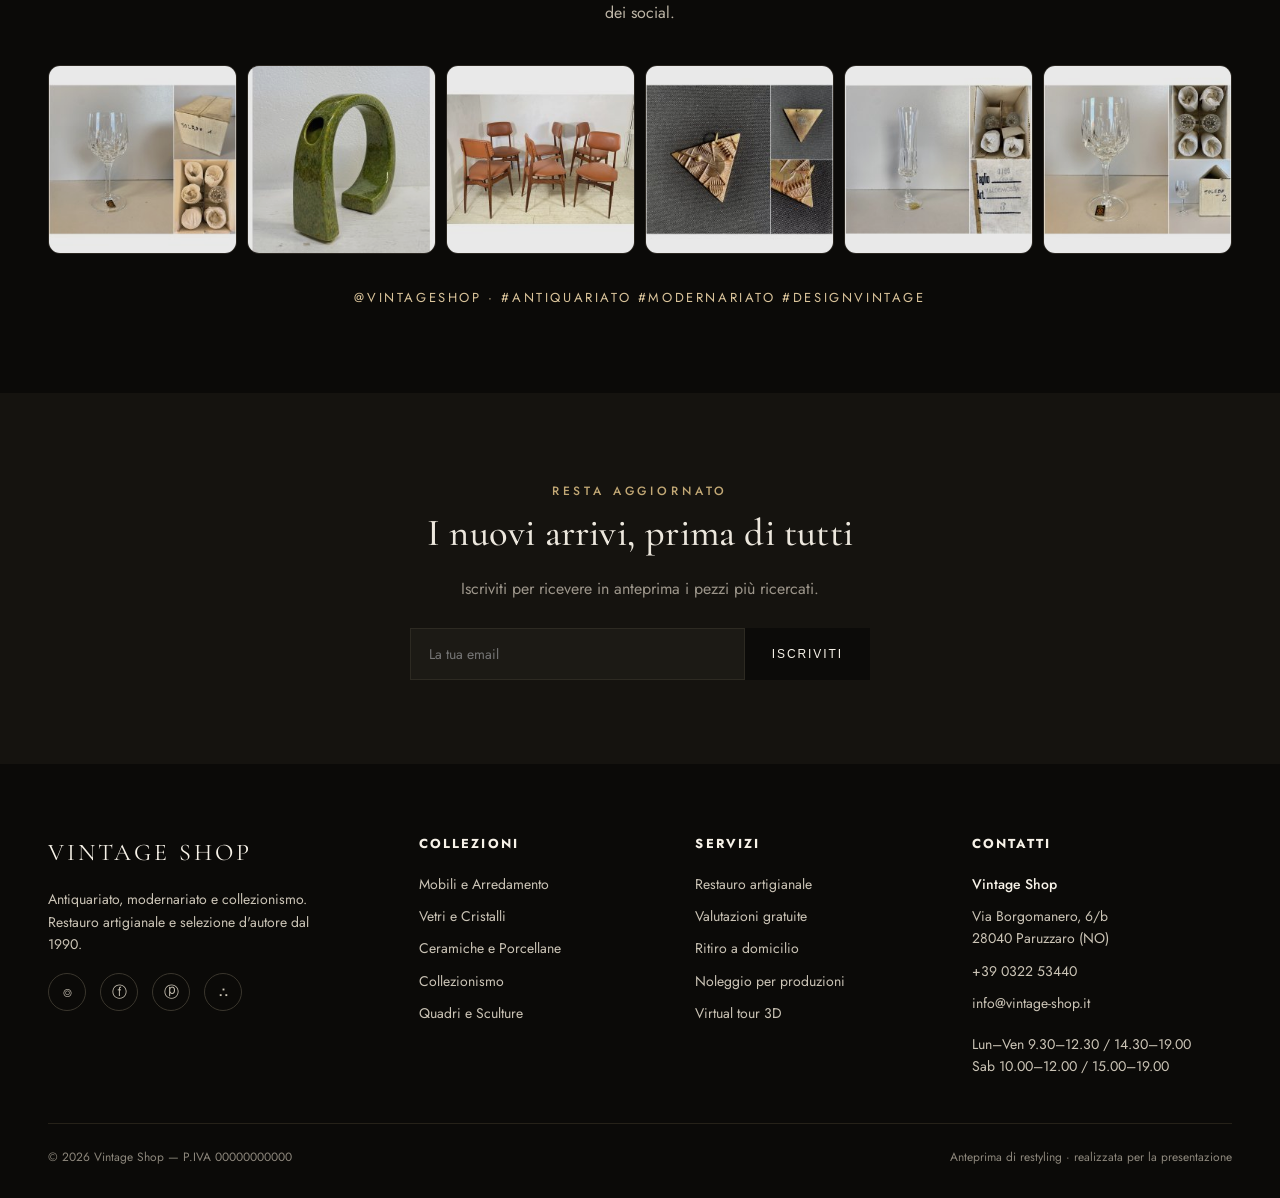
==== commit b202ca09: "Sezione 'I nostri servizi' in home (testi reali) + immagini con angoli arrotondati" ====
--- a/index.html
+++ b/index.html
@@ -193,6 +193,23 @@
     </div>
     <div style="text-align:center;margin-top:48px">
       <a href="catalogo.html" class="btn btn-dark">Vedi tutto il catalogo</a>
+    </div>
+  </div>
+</section>
+
+<!-- I nostri servizi -->
+<section class="block" style="padding-top:0">
+  <div class="container">
+    <div class="section-head">
+      <span class="eyebrow">Cosa facciamo</span>
+      <h2>I nostri servizi</h2>
+      <p>Compravendita, restauro e noleggio di antiquariato, modernariato, design e collezionismo.</p>
+    </div>
+    <div class="services s4">
+      <div class="service"><div class="ic">❖</div><h3>Valutazioni gratuite</h3><p>Valutazioni gratuite e senza impegno, in negozio oppure direttamente a casa vostra.</p></div>
+      <div class="service"><div class="ic">€</div><h3>Acquisto e ritiro</h3><p>Paghiamo direttamente in contanti e ritiriamo: singoli pezzi o intere collezioni, in tutta sicurezza.</p></div>
+      <div class="service"><div class="ic">✦</div><h3>Restauro conservativo</h3><p>Restauro conservativo professionale con riconoscimento di Eccellenza Artigiana: trattamento antitarlo, finitura a gommalacca e cera.</p></div>
+      <div class="service"><div class="ic">✺</div><h3>Noleggio</h3><p>Arredi e oggetti d'epoca a noleggio per produzioni cinematografiche e pubblicitarie, eventi teatrali e privati, moda.</p></div>
     </div>
   </div>
 </section>
--- a/styles.css
+++ b/styles.css
@@ -231,6 +231,32 @@
 /* Topbar: leggero pulsare del simbolo oro */
 .topbar .oro{animation:pulse 2.6s ease-in-out infinite}
 @keyframes pulse{0%,100%{opacity:1}50%{opacity:.45}}
+
+/* Topbar scorrevole (marquee) — costruita da app.js */
+.topbar.is-marquee{padding:0;overflow:hidden}
+.topbar.is-marquee .marq{overflow:hidden;width:100%}
+.topbar.is-marquee .marq-track{display:inline-flex;align-items:center;white-space:nowrap;padding:9px 0;will-change:transform;animation:marquee 30s linear infinite}
+.topbar.is-marquee .marq:hover .marq-track{animation-play-state:paused}
+.topbar.is-marquee .ti{padding:0 26px;opacity:.85}
+.topbar.is-marquee .sep{color:var(--oro-chiaro);font-size:11px}
+@keyframes marquee{from{transform:translateX(0)}to{transform:translateX(-50%)}}
+
+/* =========================================================
+   Immagini con angoli arrotondati (in armonia col tema)
+   ========================================================= */
+.card{border-radius:14px;overflow:hidden}
+.cat{border-radius:16px}
+.story .img-wrap img{border-radius:16px}
+.gallery .main{border-radius:16px}
+.thumbs button{border-radius:9px}
+.ig-grid .ig{border-radius:12px}
+.service{border-radius:16px}
+.contact-form{border-radius:16px}
+.map{border-radius:16px}
+.hero{border-radius:0 0 22px 22px}
+.story .badge{border-radius:4px}
+/* Griglia servizi a 4 colonne (solo desktop ampio) */
+@media(min-width:981px){ .services.s4{grid-template-columns:repeat(4,1fr)} }
 
 /* Immagine storytelling: parallax leggero gestito via JS (--py) */
 .story .img-wrap img{transition:transform .2s ease-out}
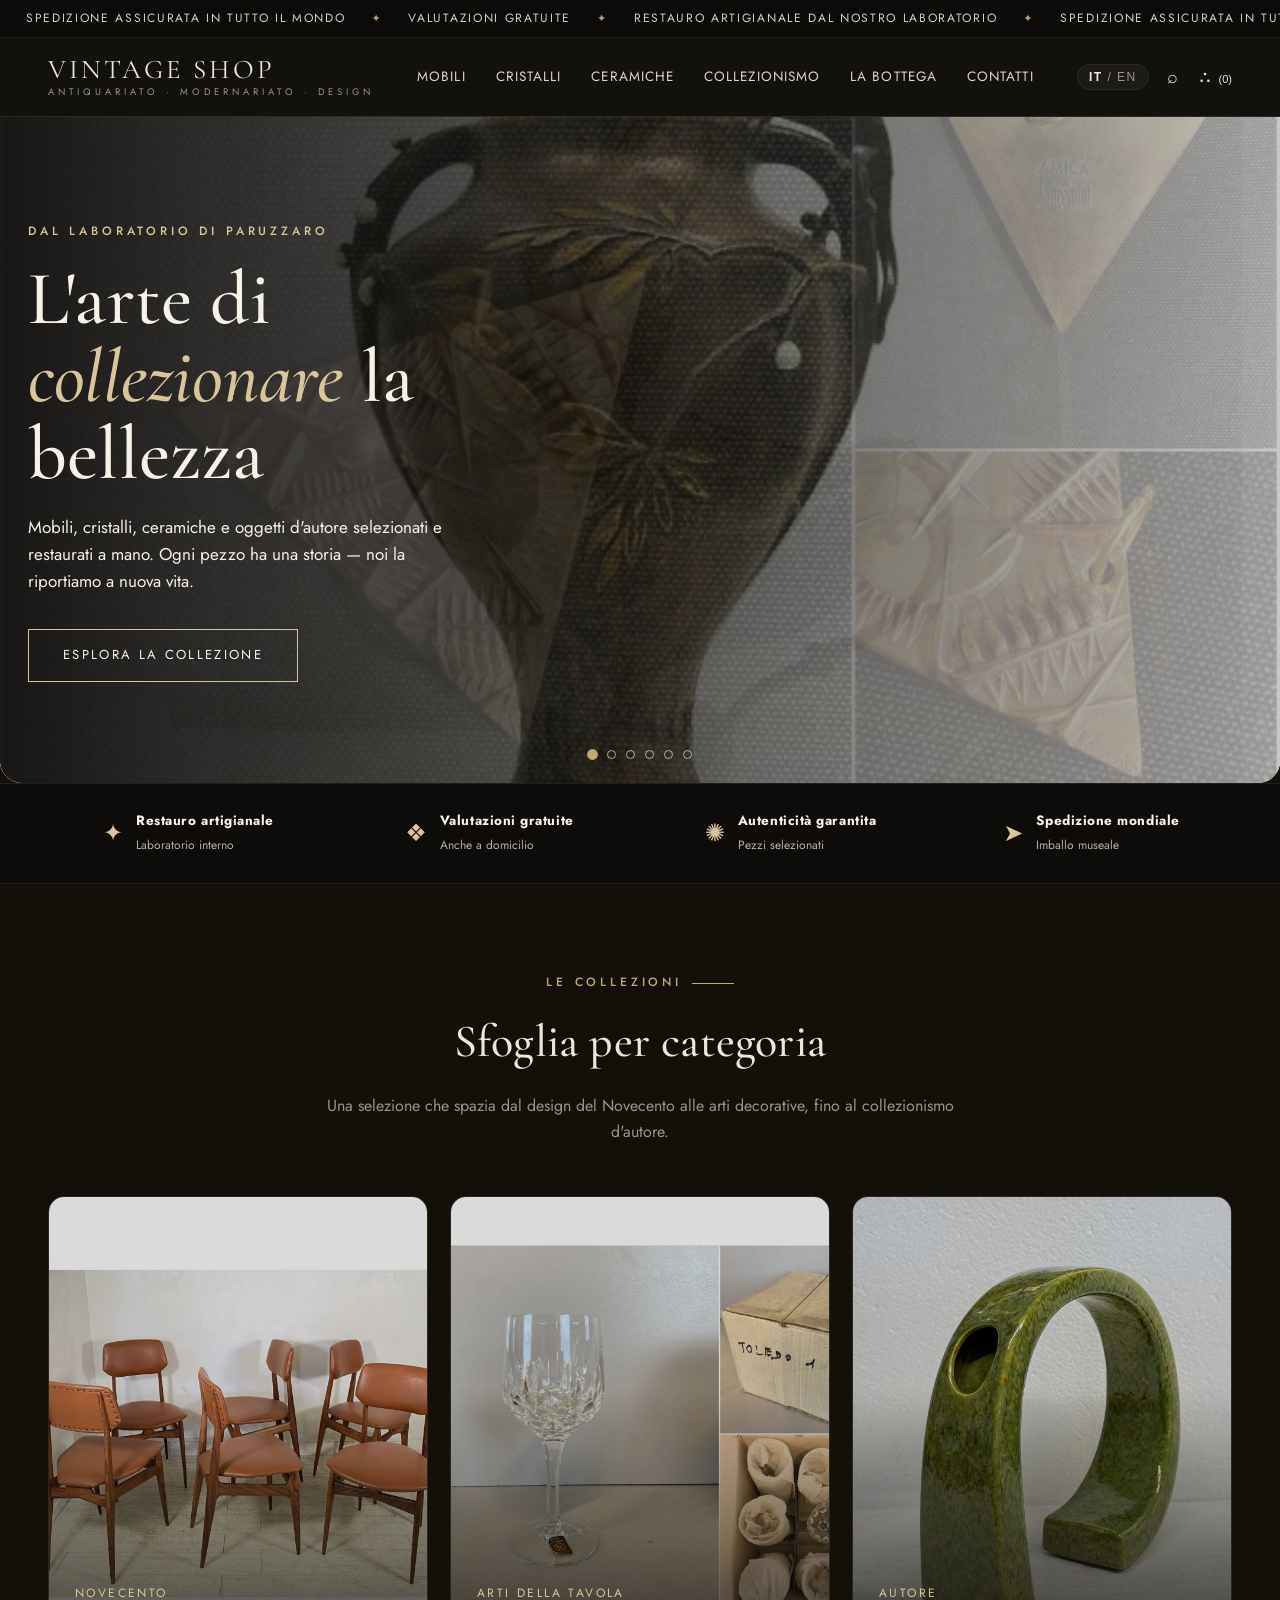
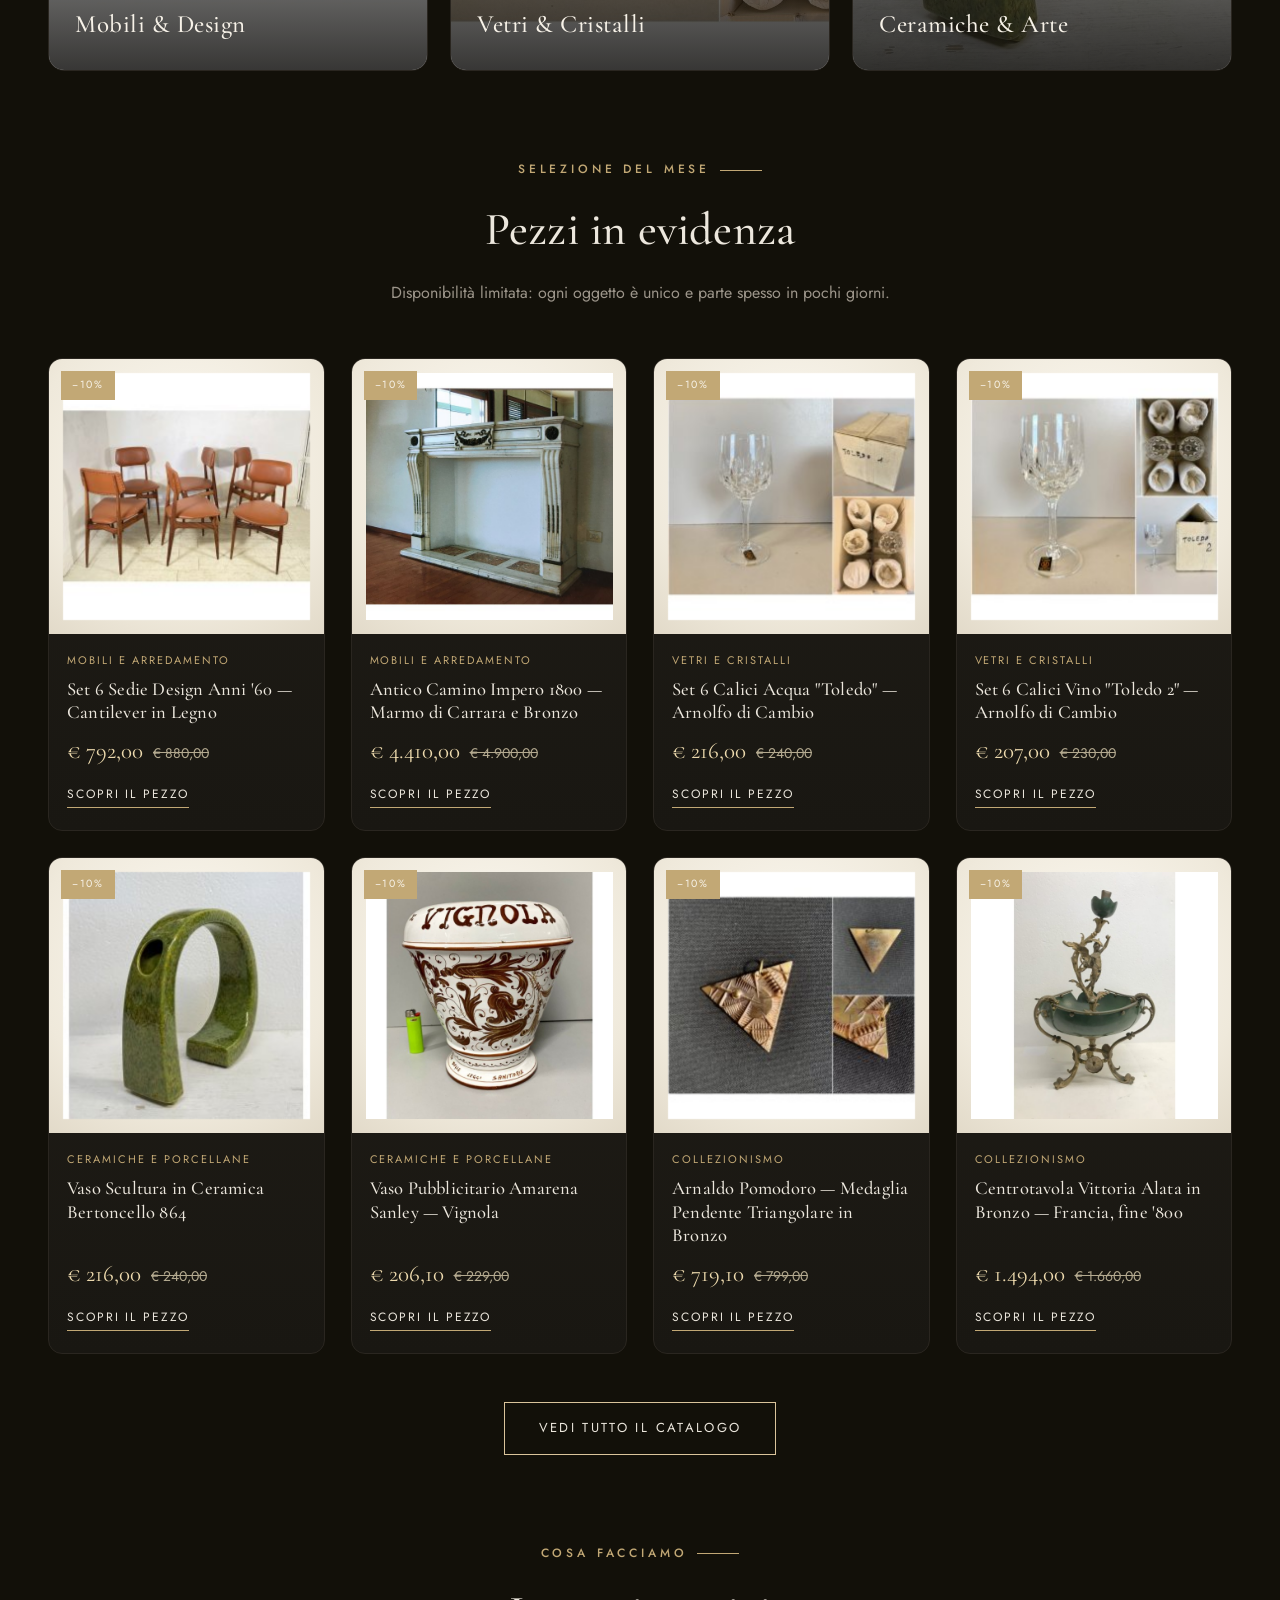
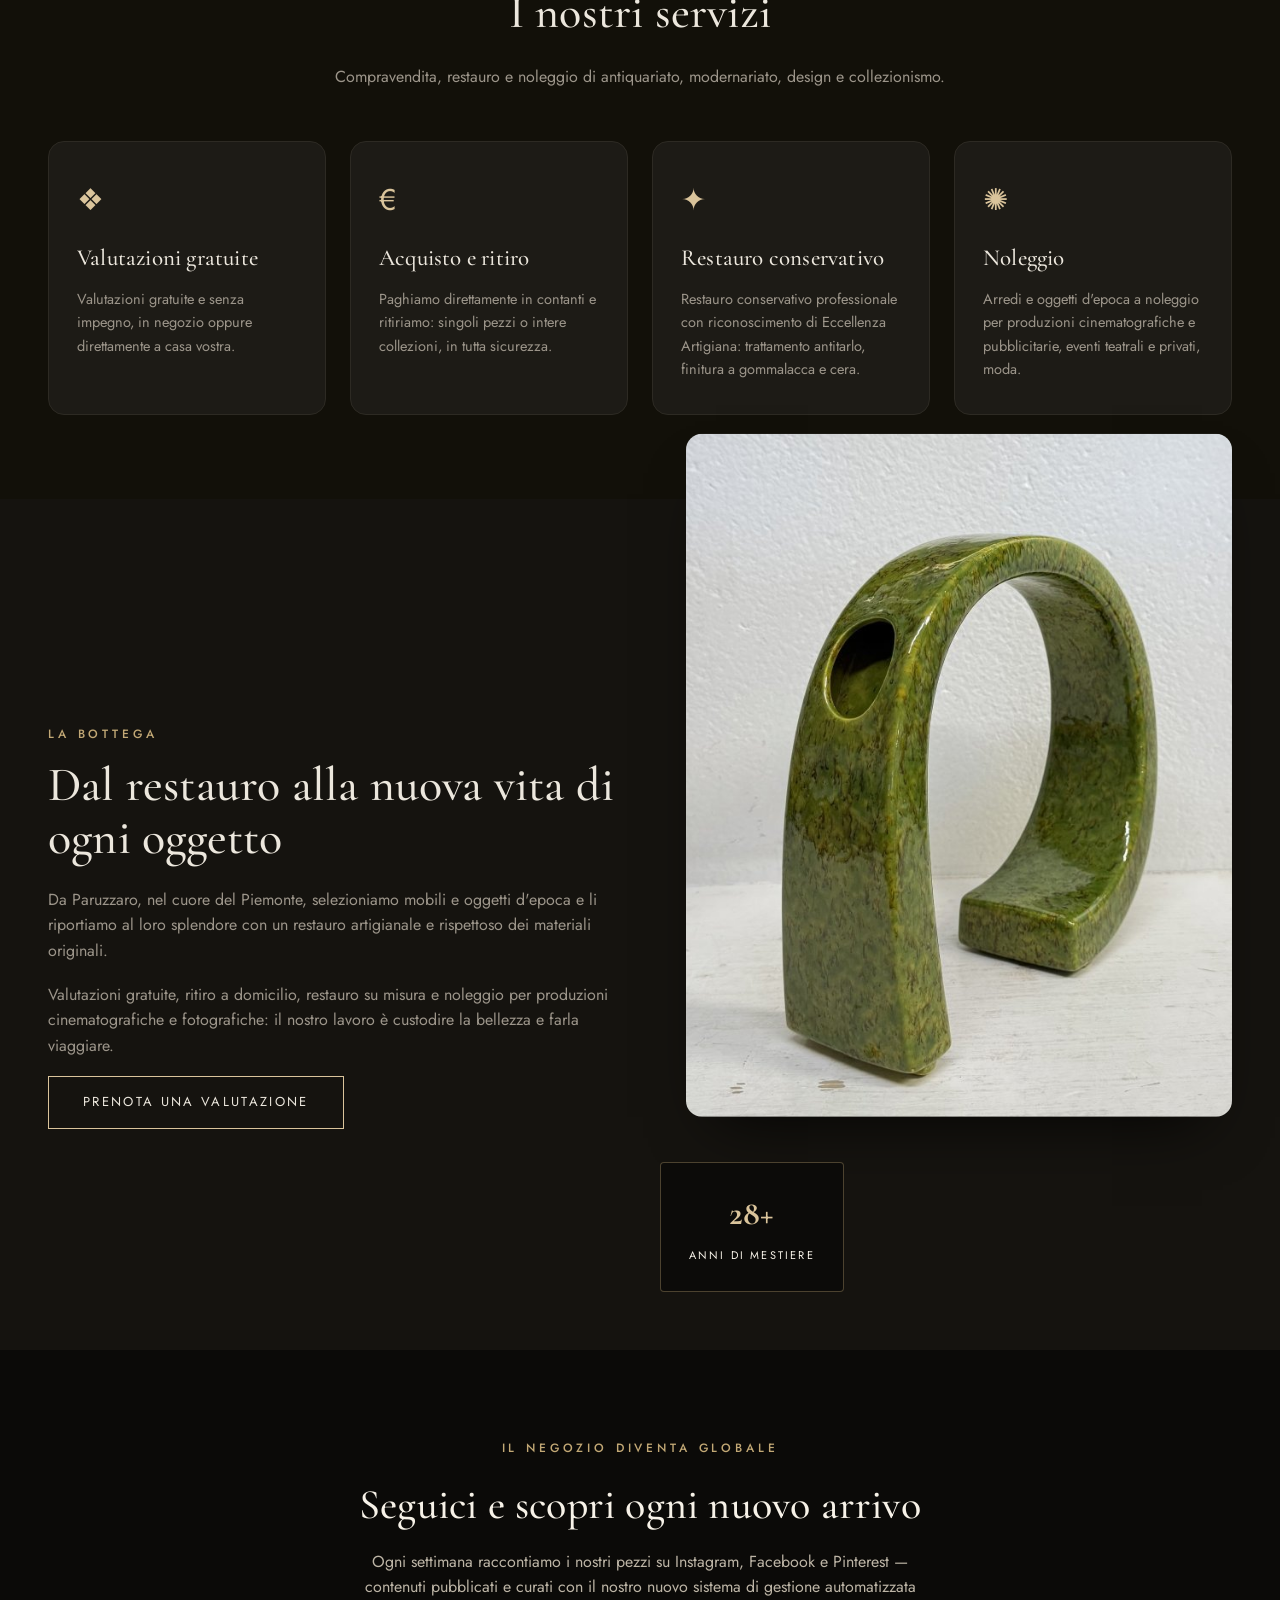
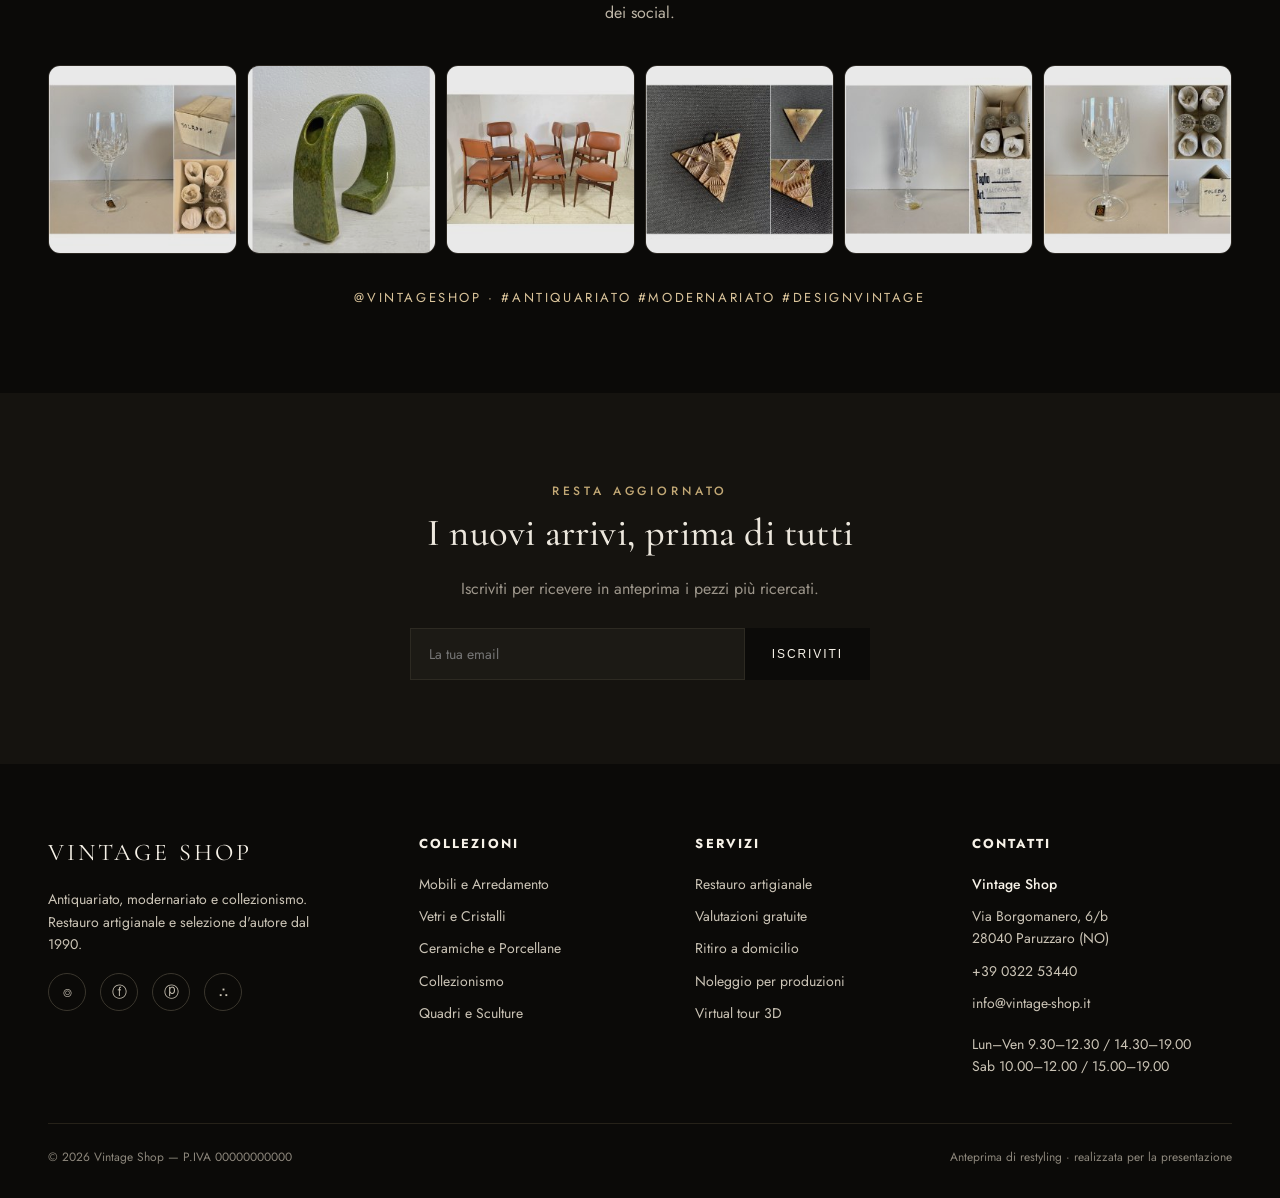
==== commit abc22744: "Hero slideshow: immagini che cambiano in dissolvenza + indicatori" ====
--- a/index.html
+++ b/index.html
@@ -55,7 +55,15 @@
 
 <!-- Hero -->
 <section class="hero">
-  <img src="assets/big1.jpg" alt="Pezzi di design e antiquariato">
+  <div class="hero-slides">
+    <img class="active" src="assets/big1.jpg" alt="Set di sedie di design anni '60">
+    <img src="assets/m_camino.jpg" alt="Camino Impero in marmo di Carrara">
+    <img src="assets/m_specchio.jpg" alt="Specchio di design Gino Sarfatti">
+    <img src="assets/col_vittoria.jpg" alt="Centrotavola Vittoria Alata in bronzo">
+    <img src="assets/big5.jpg" alt="Medaglia di Arnaldo Pomodoro">
+    <img src="assets/c_chamaleon.jpg" alt="Vaso Art Nouveau di Paul Dachsel">
+  </div>
+  <div class="hero-dots"></div>
   <div class="hero-content">
     <span class="eyebrow">Dal laboratorio di Paruzzaro</span>
     <h1>L'arte di <em>collezionare</em> la bellezza</h1>
--- a/styles.css
+++ b/styles.css
@@ -257,6 +257,22 @@
 .story .badge{border-radius:4px}
 /* Griglia servizi a 4 colonne (solo desktop ampio) */
 @media(min-width:981px){ .services.s4{grid-template-columns:repeat(4,1fr)} }
+
+/* =========================================================
+   Hero slideshow (immagini che cambiano in dissolvenza)
+   ========================================================= */
+.hero-slides{position:absolute;inset:0}
+body.theme-museo .hero-slides img{
+  position:absolute;inset:0;width:100%;height:100%;object-fit:cover;
+  opacity:0;transition:opacity 1.5s ease;
+  animation:heroZoom 18s ease-in-out infinite alternate;
+}
+body.theme-museo .hero-slides img.active{opacity:.55}
+@keyframes heroZoom{from{transform:scale(1.02)}to{transform:scale(1.12)}}
+.hero-dots{position:absolute;left:0;right:0;bottom:24px;z-index:3;display:flex;gap:10px;justify-content:center}
+.hero-dots button{width:9px;height:9px;border-radius:50%;border:1px solid rgba(255,255,255,.6);background:transparent;cursor:pointer;padding:0;transition:.3s}
+.hero-dots button.on{background:var(--oro);border-color:var(--oro);transform:scale(1.2)}
+@media(prefers-reduced-motion:reduce){ body.theme-museo .hero-slides img{animation:none} }
 
 /* Immagine storytelling: parallax leggero gestito via JS (--py) */
 .story .img-wrap img{transition:transform .2s ease-out}
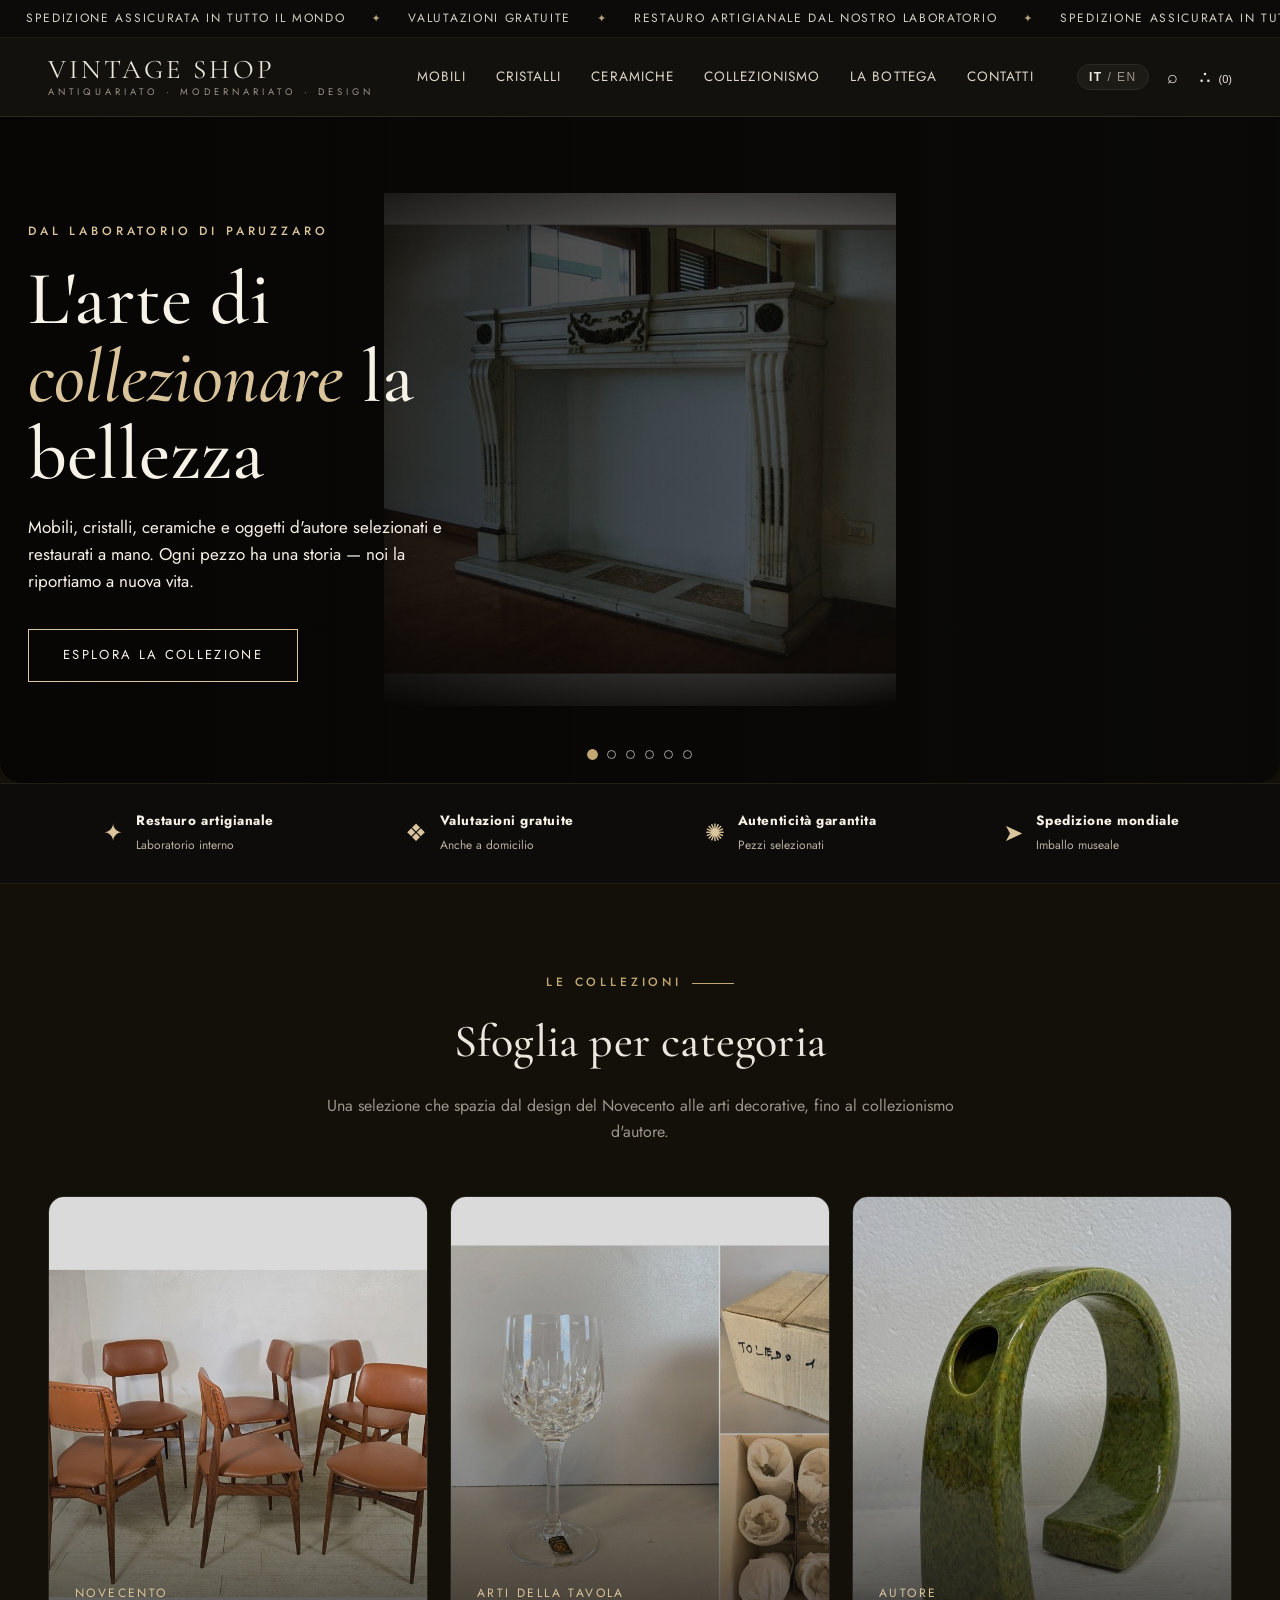
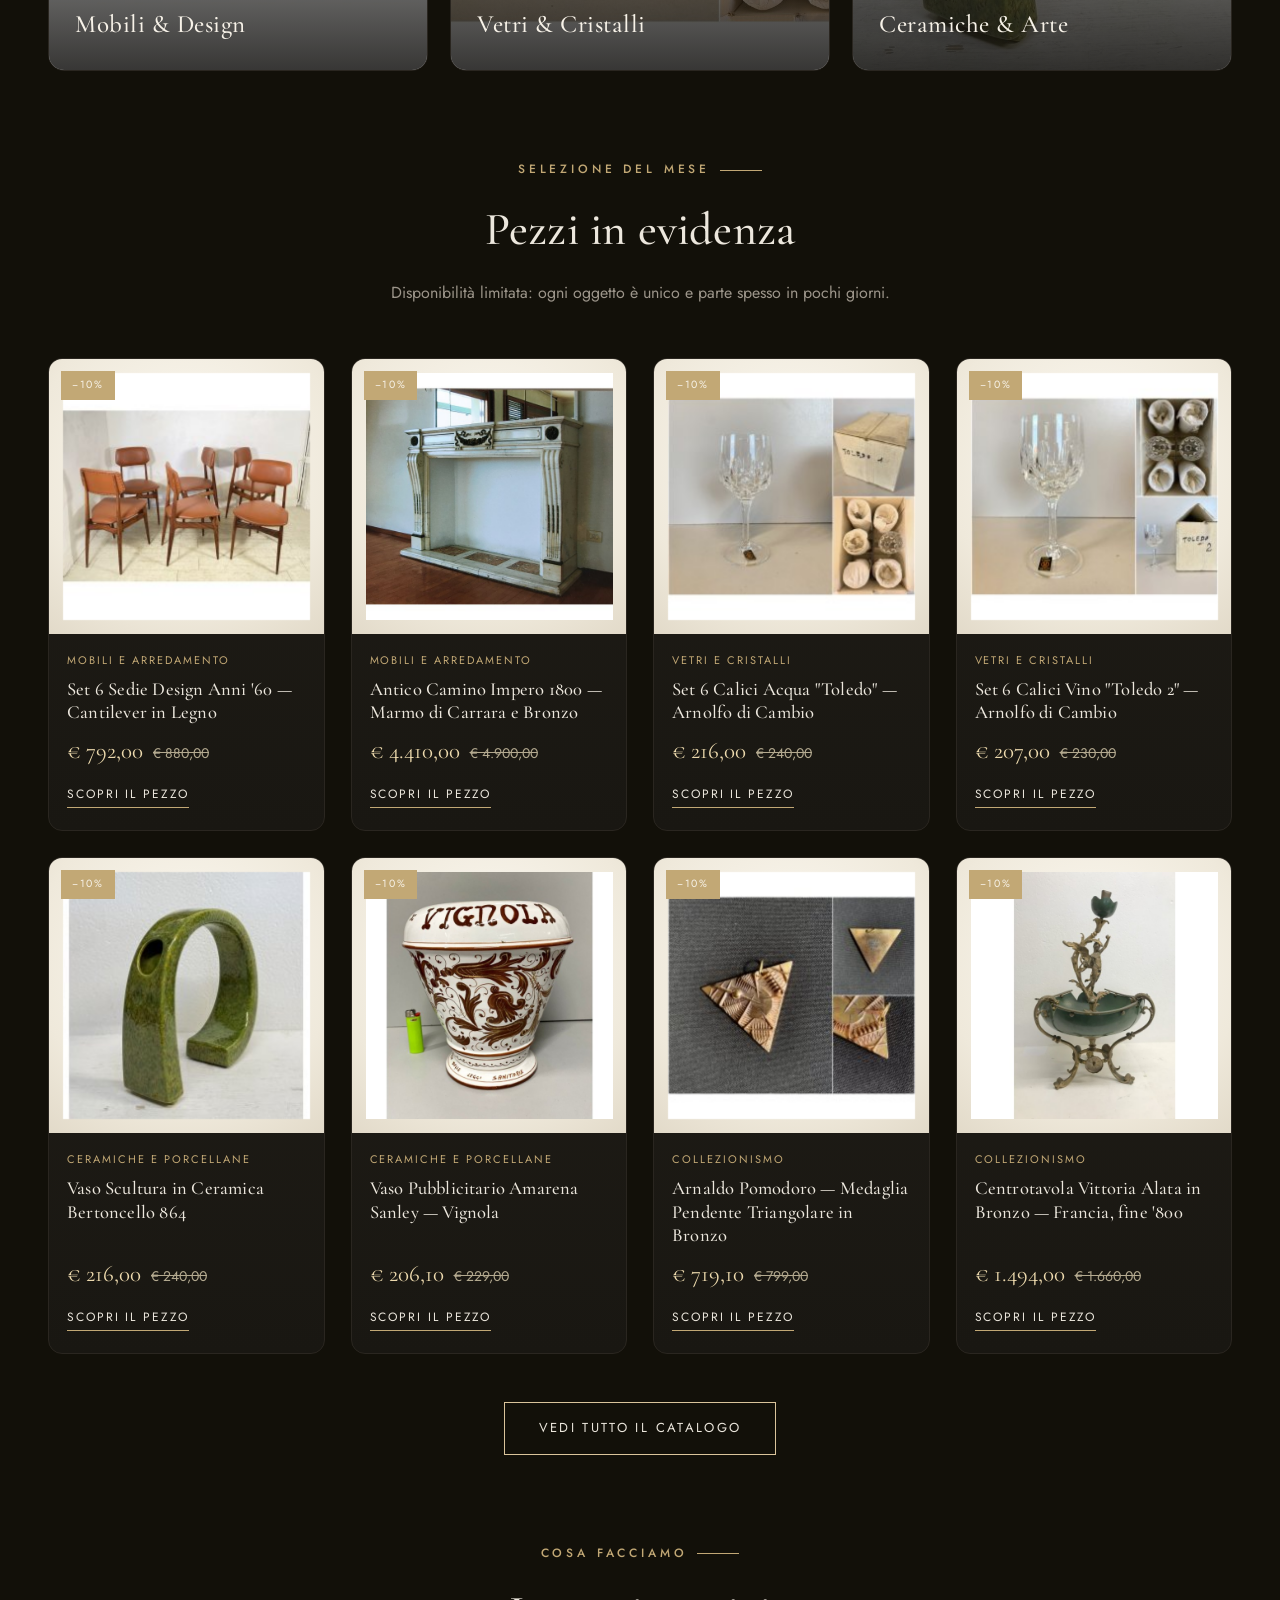
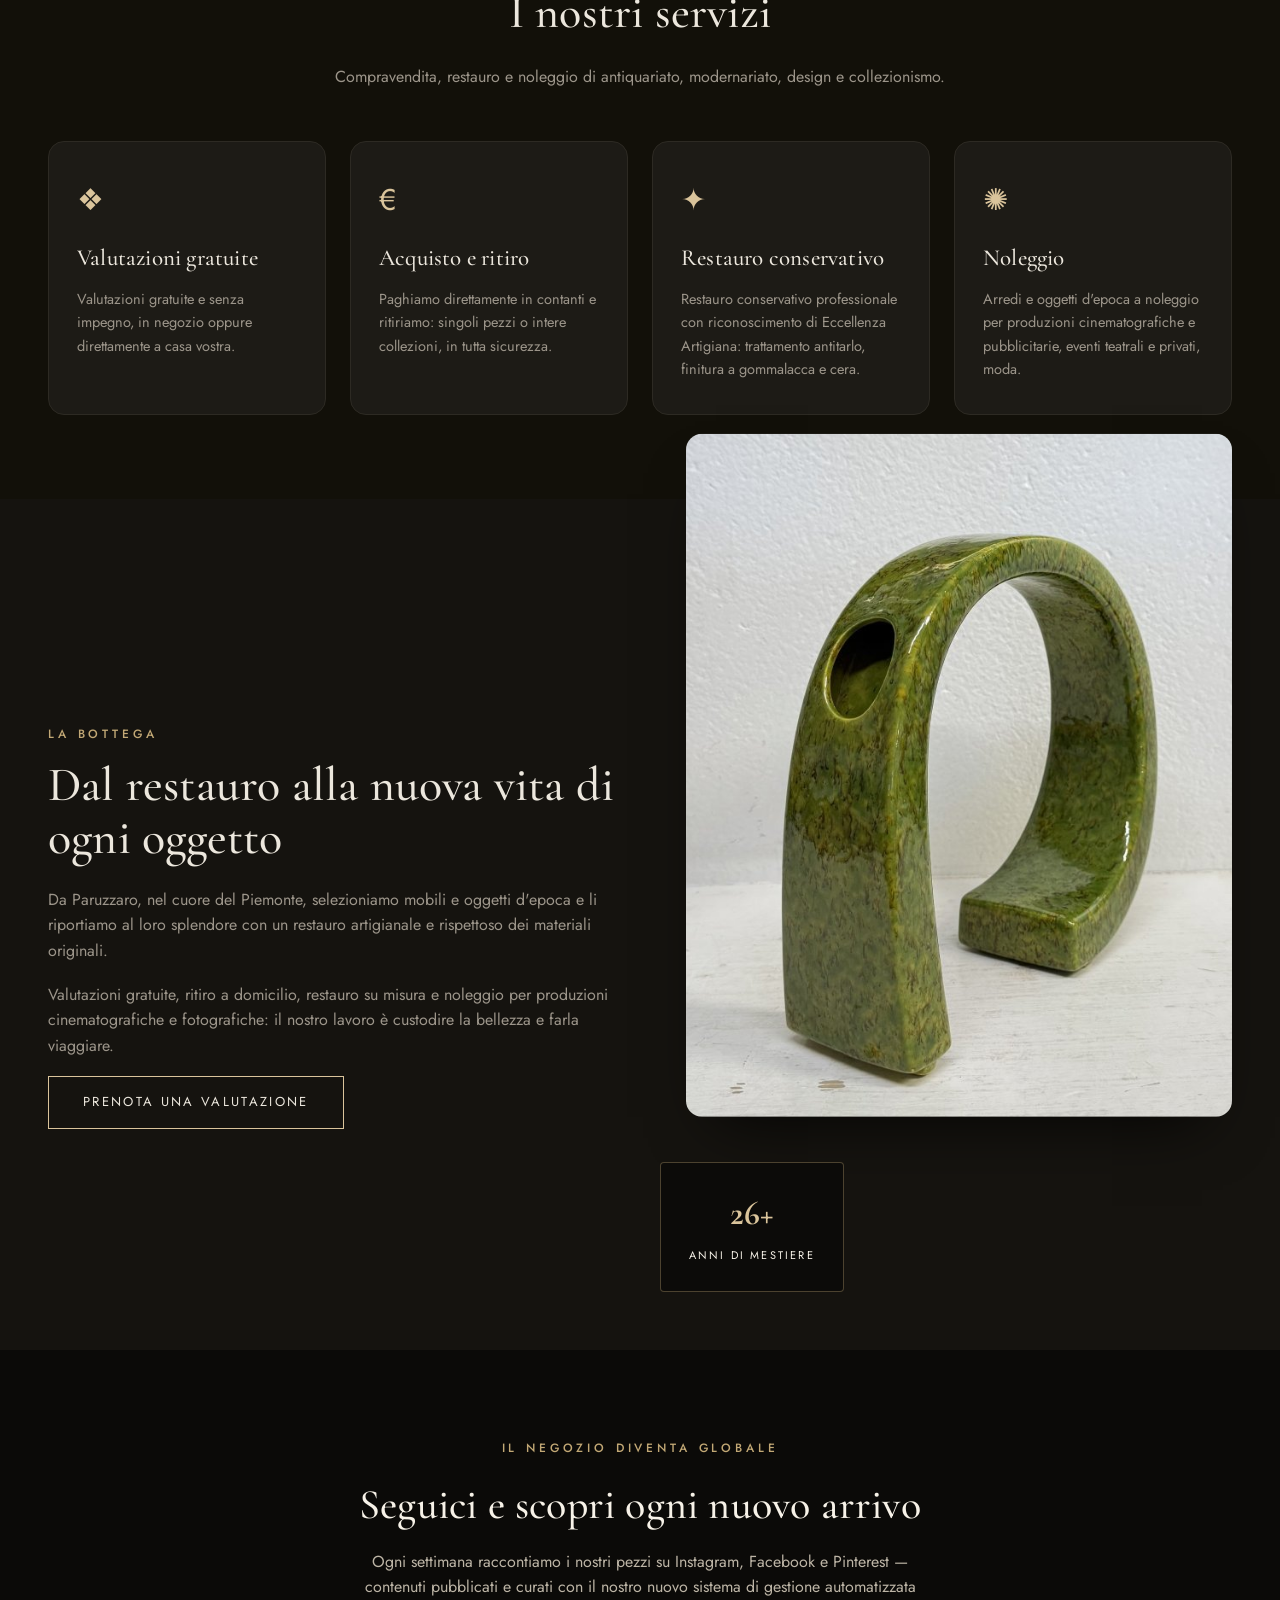
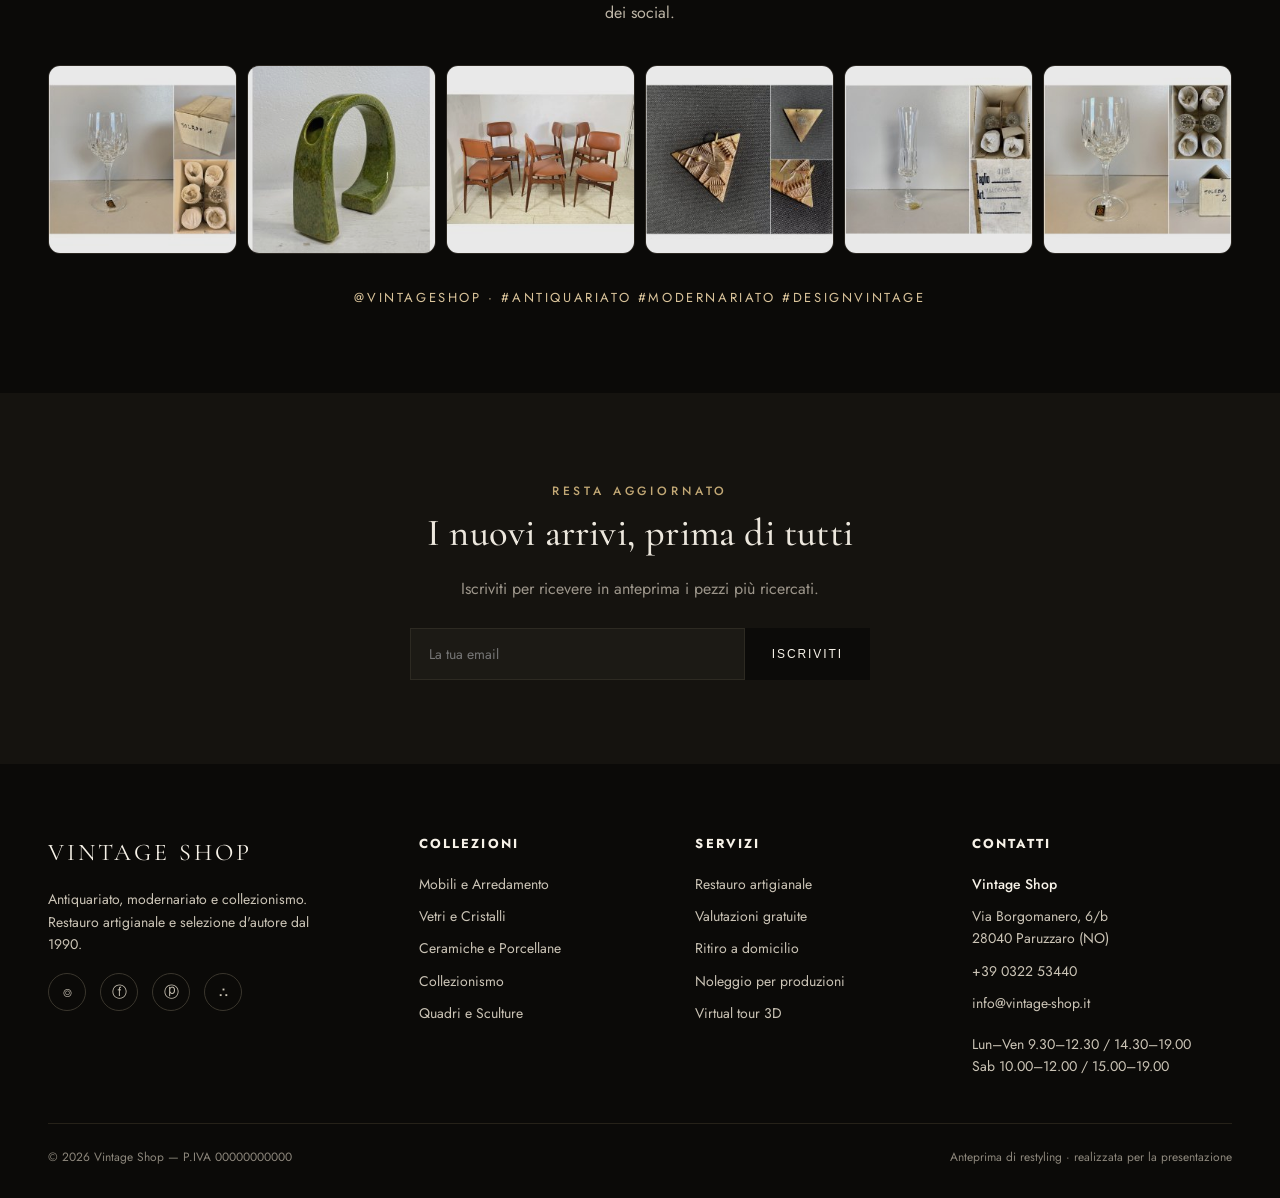
==== commit 964472cd: "Fix hero slideshow (dissolvenza sul contenitore) + immagini oggetto intero stile vetrina" ====
--- a/index.html
+++ b/index.html
@@ -56,12 +56,12 @@
 <!-- Hero -->
 <section class="hero">
   <div class="hero-slides">
-    <img class="active" src="assets/big1.jpg" alt="Set di sedie di design anni '60">
-    <img src="assets/m_camino.jpg" alt="Camino Impero in marmo di Carrara">
-    <img src="assets/m_specchio.jpg" alt="Specchio di design Gino Sarfatti">
-    <img src="assets/col_vittoria.jpg" alt="Centrotavola Vittoria Alata in bronzo">
-    <img src="assets/big5.jpg" alt="Medaglia di Arnaldo Pomodoro">
-    <img src="assets/c_chamaleon.jpg" alt="Vaso Art Nouveau di Paul Dachsel">
+    <div class="slide active"><img src="assets/m_camino.jpg" alt="Camino Impero in marmo di Carrara"></div>
+    <div class="slide"><img src="assets/m_specchio.jpg" alt="Specchio di design Gino Sarfatti"></div>
+    <div class="slide"><img src="assets/col_vittoria.jpg" alt="Centrotavola Vittoria Alata in bronzo"></div>
+    <div class="slide"><img src="assets/big6.jpg" alt="Vaso scultura Bertoncello"></div>
+    <div class="slide"><img src="assets/big1.jpg" alt="Set di sedie di design anni '60"></div>
+    <div class="slide"><img src="assets/c_chamaleon.jpg" alt="Vaso Art Nouveau di Paul Dachsel"></div>
   </div>
   <div class="hero-dots"></div>
   <div class="hero-content">
--- a/styles.css
+++ b/styles.css
@@ -260,19 +260,24 @@
 
 /* =========================================================
    Hero slideshow (immagini che cambiano in dissolvenza)
-   ========================================================= */
-.hero-slides{position:absolute;inset:0}
-body.theme-museo .hero-slides img{
-  position:absolute;inset:0;width:100%;height:100%;object-fit:cover;
-  opacity:0;transition:opacity 1.5s ease;
-  animation:heroZoom 18s ease-in-out infinite alternate;
-}
-body.theme-museo .hero-slides img.active{opacity:.55}
-@keyframes heroZoom{from{transform:scale(1.02)}to{transform:scale(1.12)}}
+   Oggetti interi in stile "vetrina museo": object-fit contain + alone morbido.
+   La dissolvenza è gestita sul contenitore .slide (immune da altri stili).
+   ========================================================= */
+.hero-slides{position:absolute;inset:0;z-index:0}
+.hero-slides .slide{position:absolute;inset:0;opacity:0;transition:opacity 1.5s ease}
+.hero-slides .slide.active{opacity:1}
+body.theme-museo .hero-slides .slide img{
+  position:absolute;inset:0;width:100%;height:100%;object-fit:contain;object-position:center;
+  padding:clamp(28px,6vw,80px);opacity:.72;
+  -webkit-mask-image:radial-gradient(closest-side at 50% 46%,#000 60%,transparent 100%);
+          mask-image:radial-gradient(closest-side at 50% 46%,#000 60%,transparent 100%);
+}
+.hero-slides .slide.active img{animation:heroZoom 16s ease-in-out infinite alternate}
+@keyframes heroZoom{from{transform:scale(1.01)}to{transform:scale(1.08)}}
 .hero-dots{position:absolute;left:0;right:0;bottom:24px;z-index:3;display:flex;gap:10px;justify-content:center}
 .hero-dots button{width:9px;height:9px;border-radius:50%;border:1px solid rgba(255,255,255,.6);background:transparent;cursor:pointer;padding:0;transition:.3s}
 .hero-dots button.on{background:var(--oro);border-color:var(--oro);transform:scale(1.2)}
-@media(prefers-reduced-motion:reduce){ body.theme-museo .hero-slides img{animation:none} }
+@media(prefers-reduced-motion:reduce){ .hero-slides .slide.active img{animation:none} }
 
 /* Immagine storytelling: parallax leggero gestito via JS (--py) */
 .story .img-wrap img{transition:transform .2s ease-out}
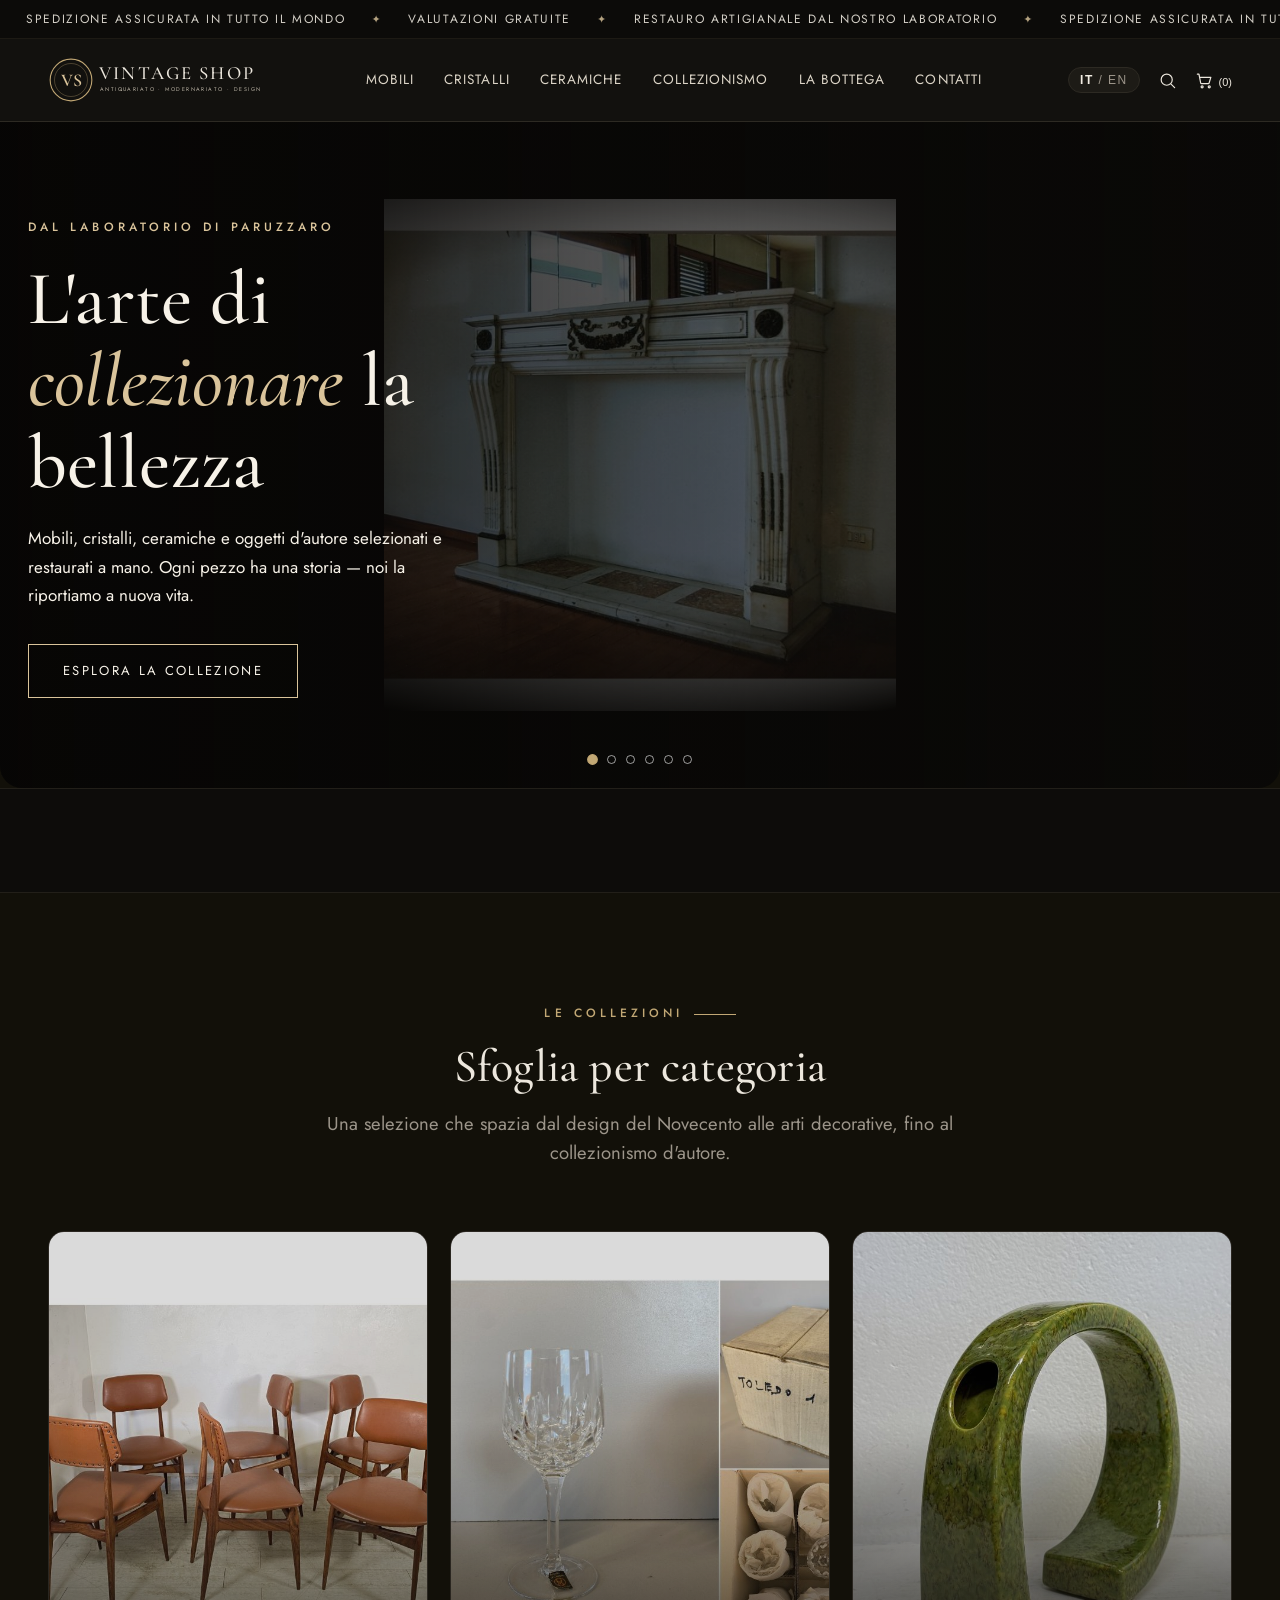
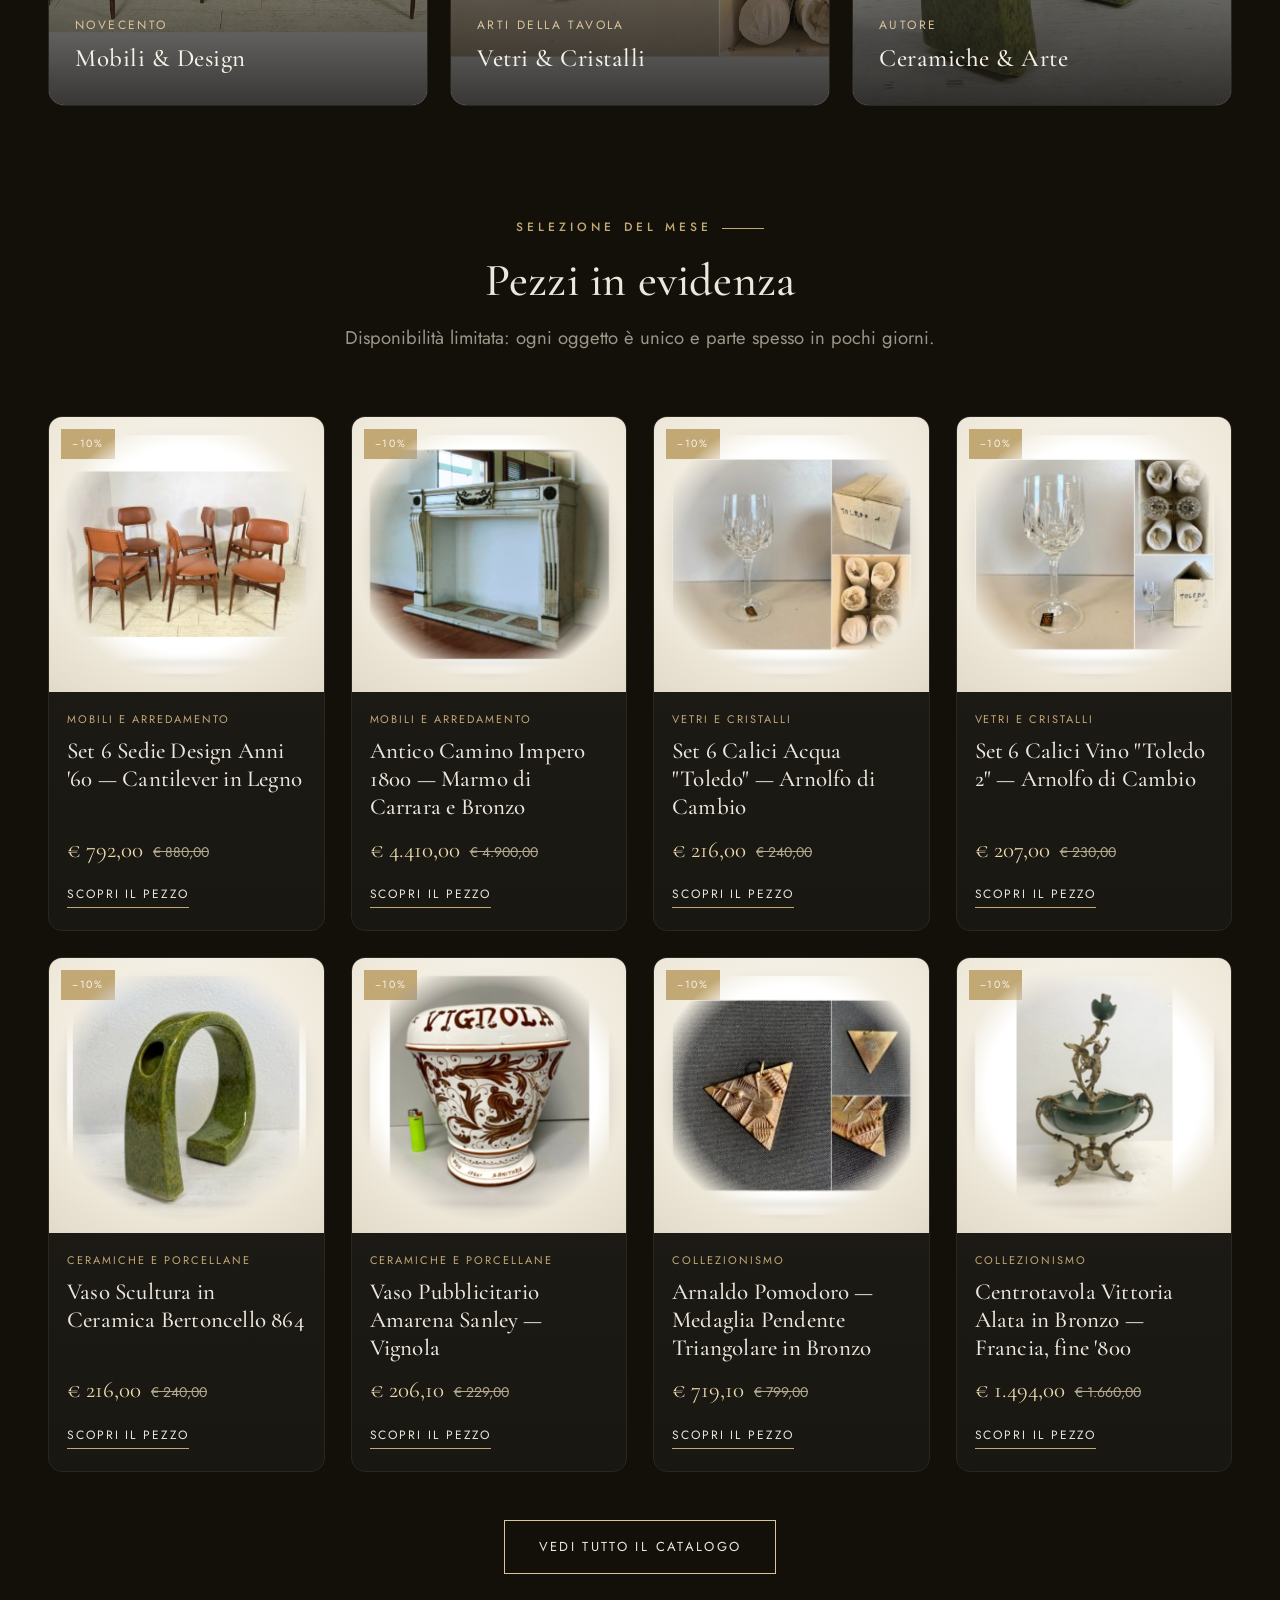
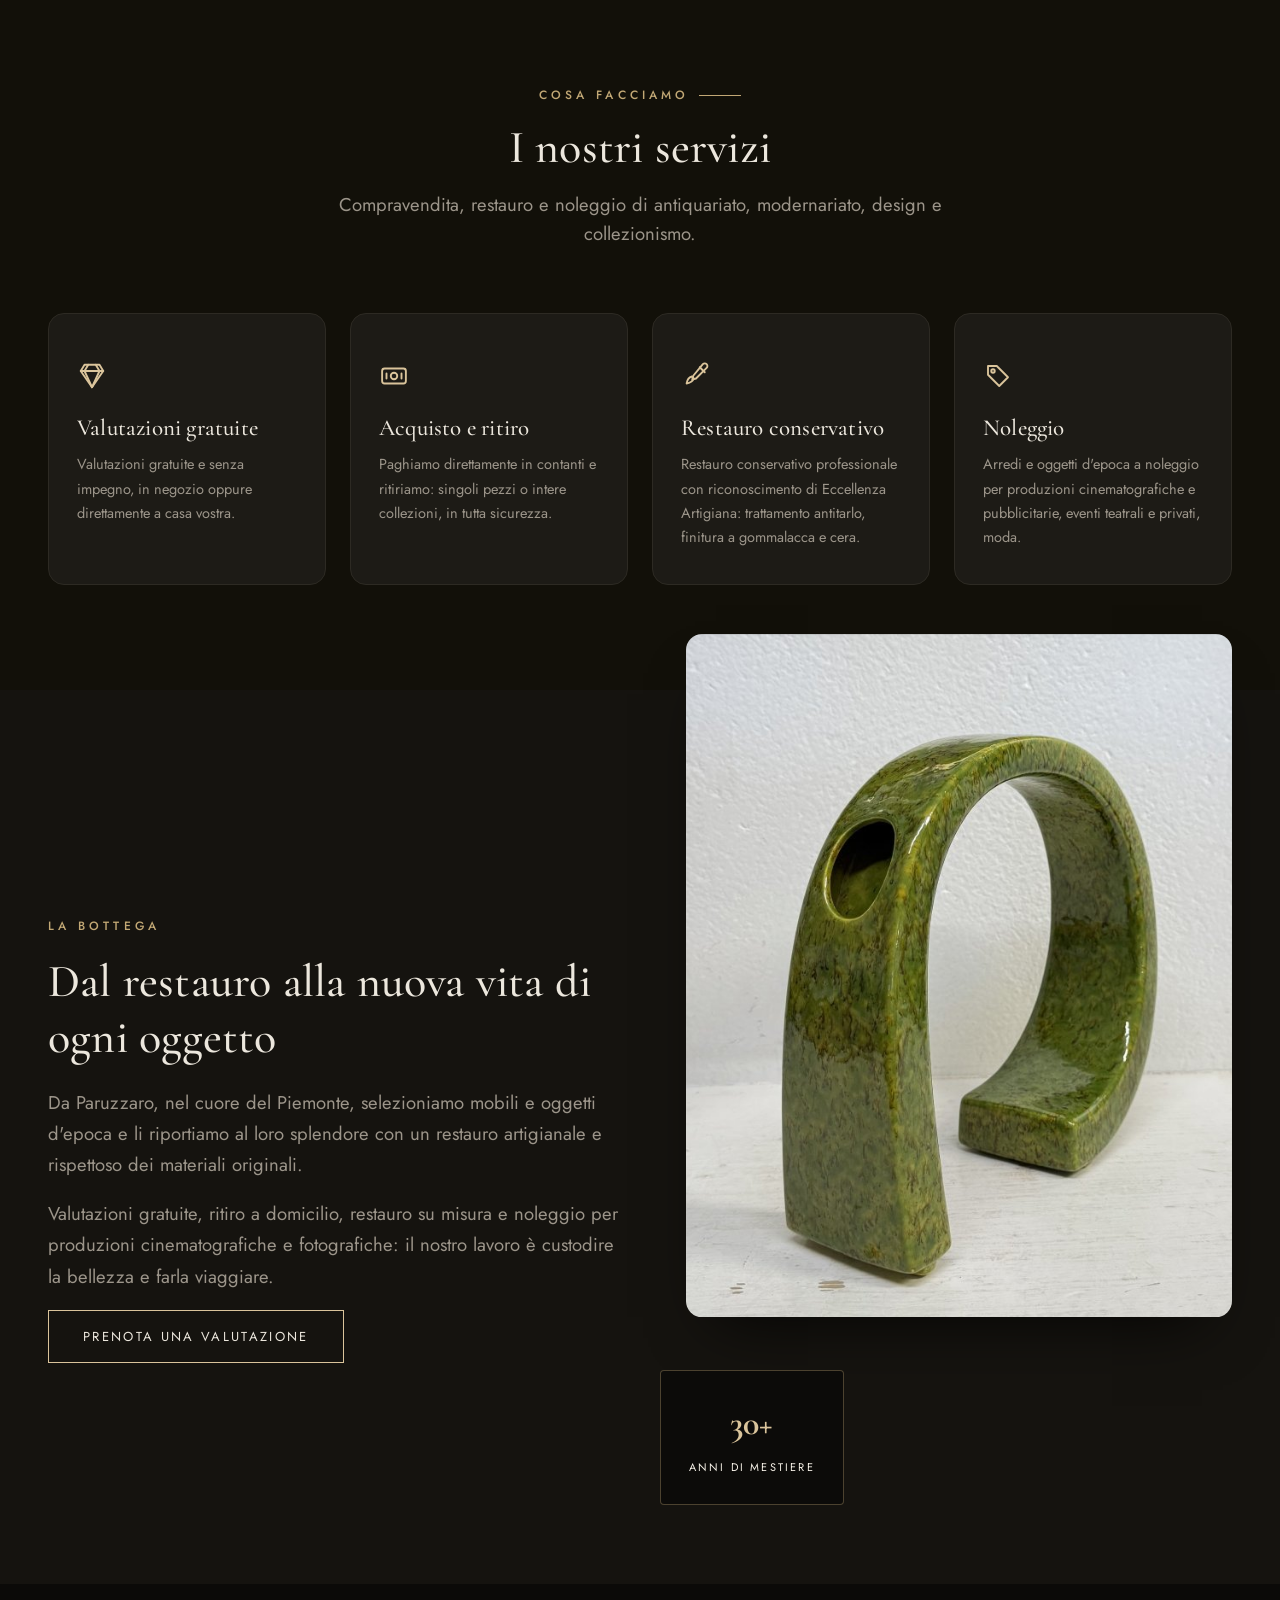
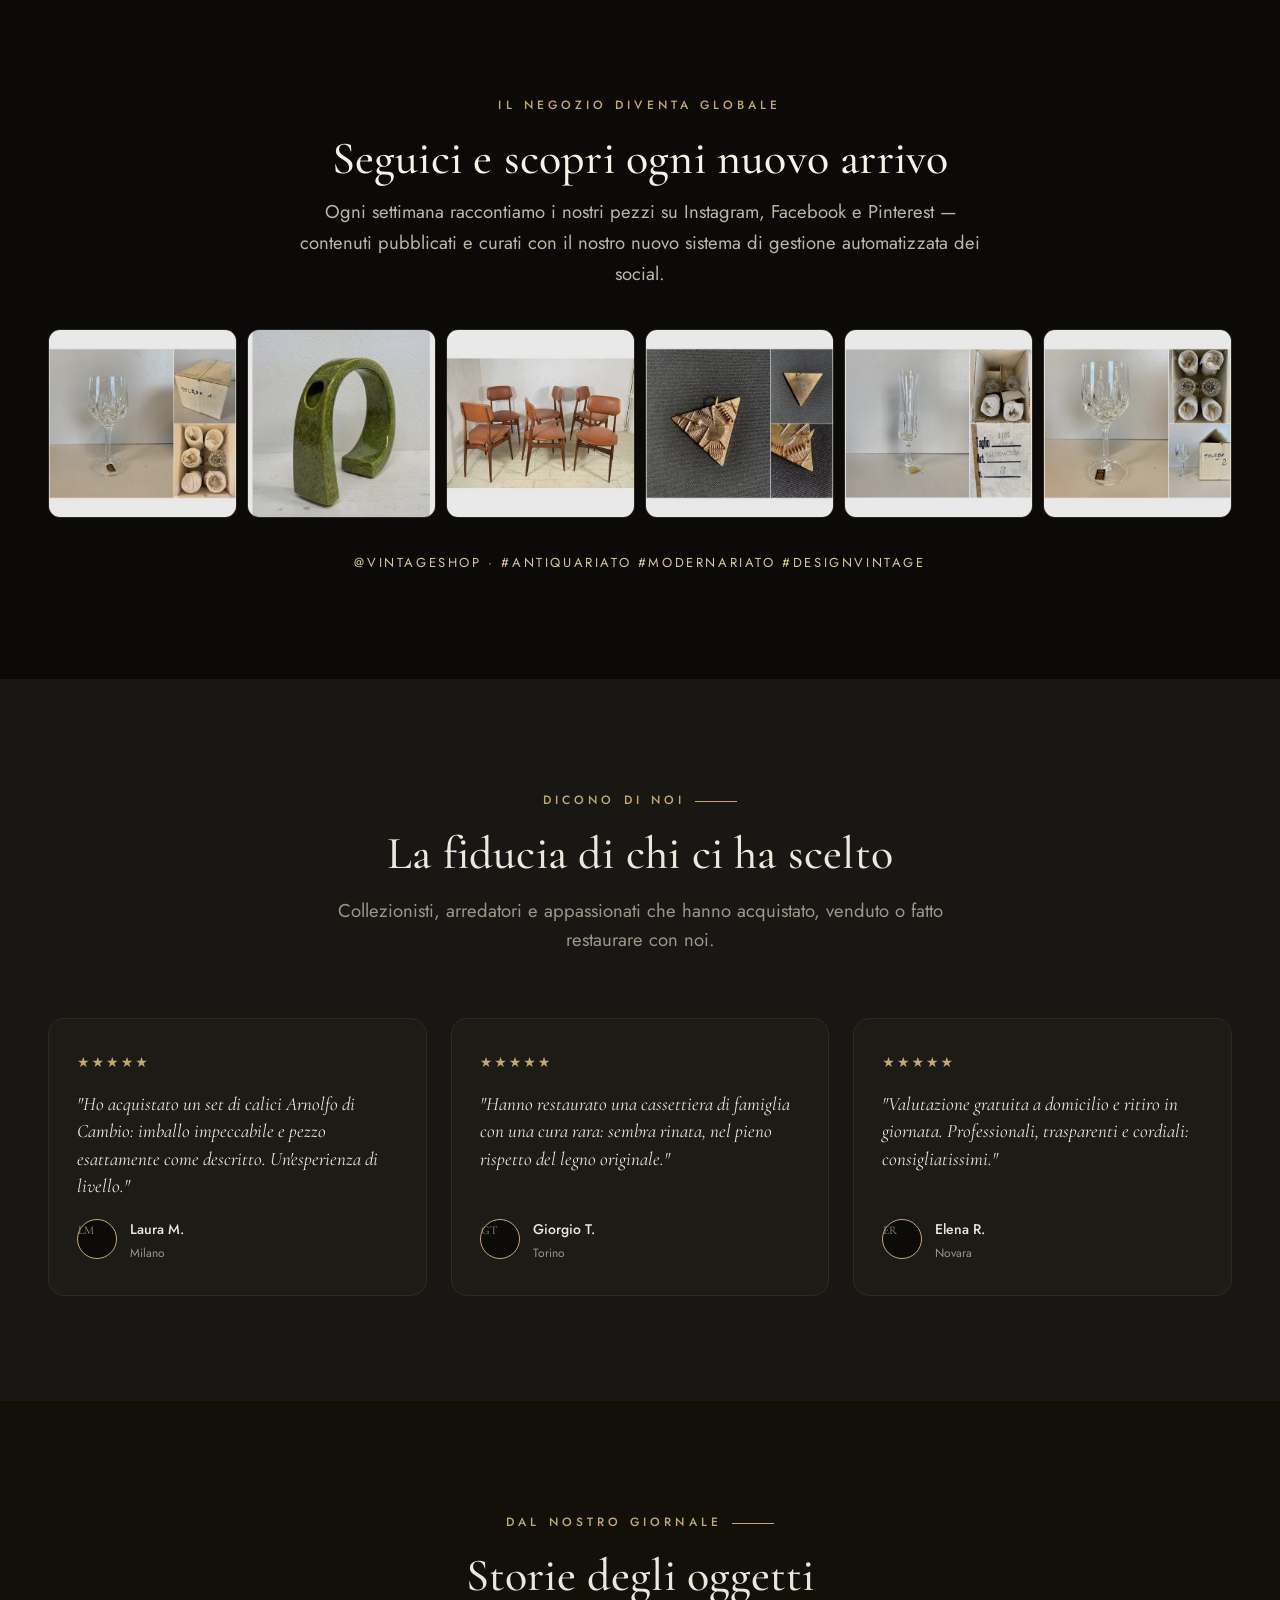
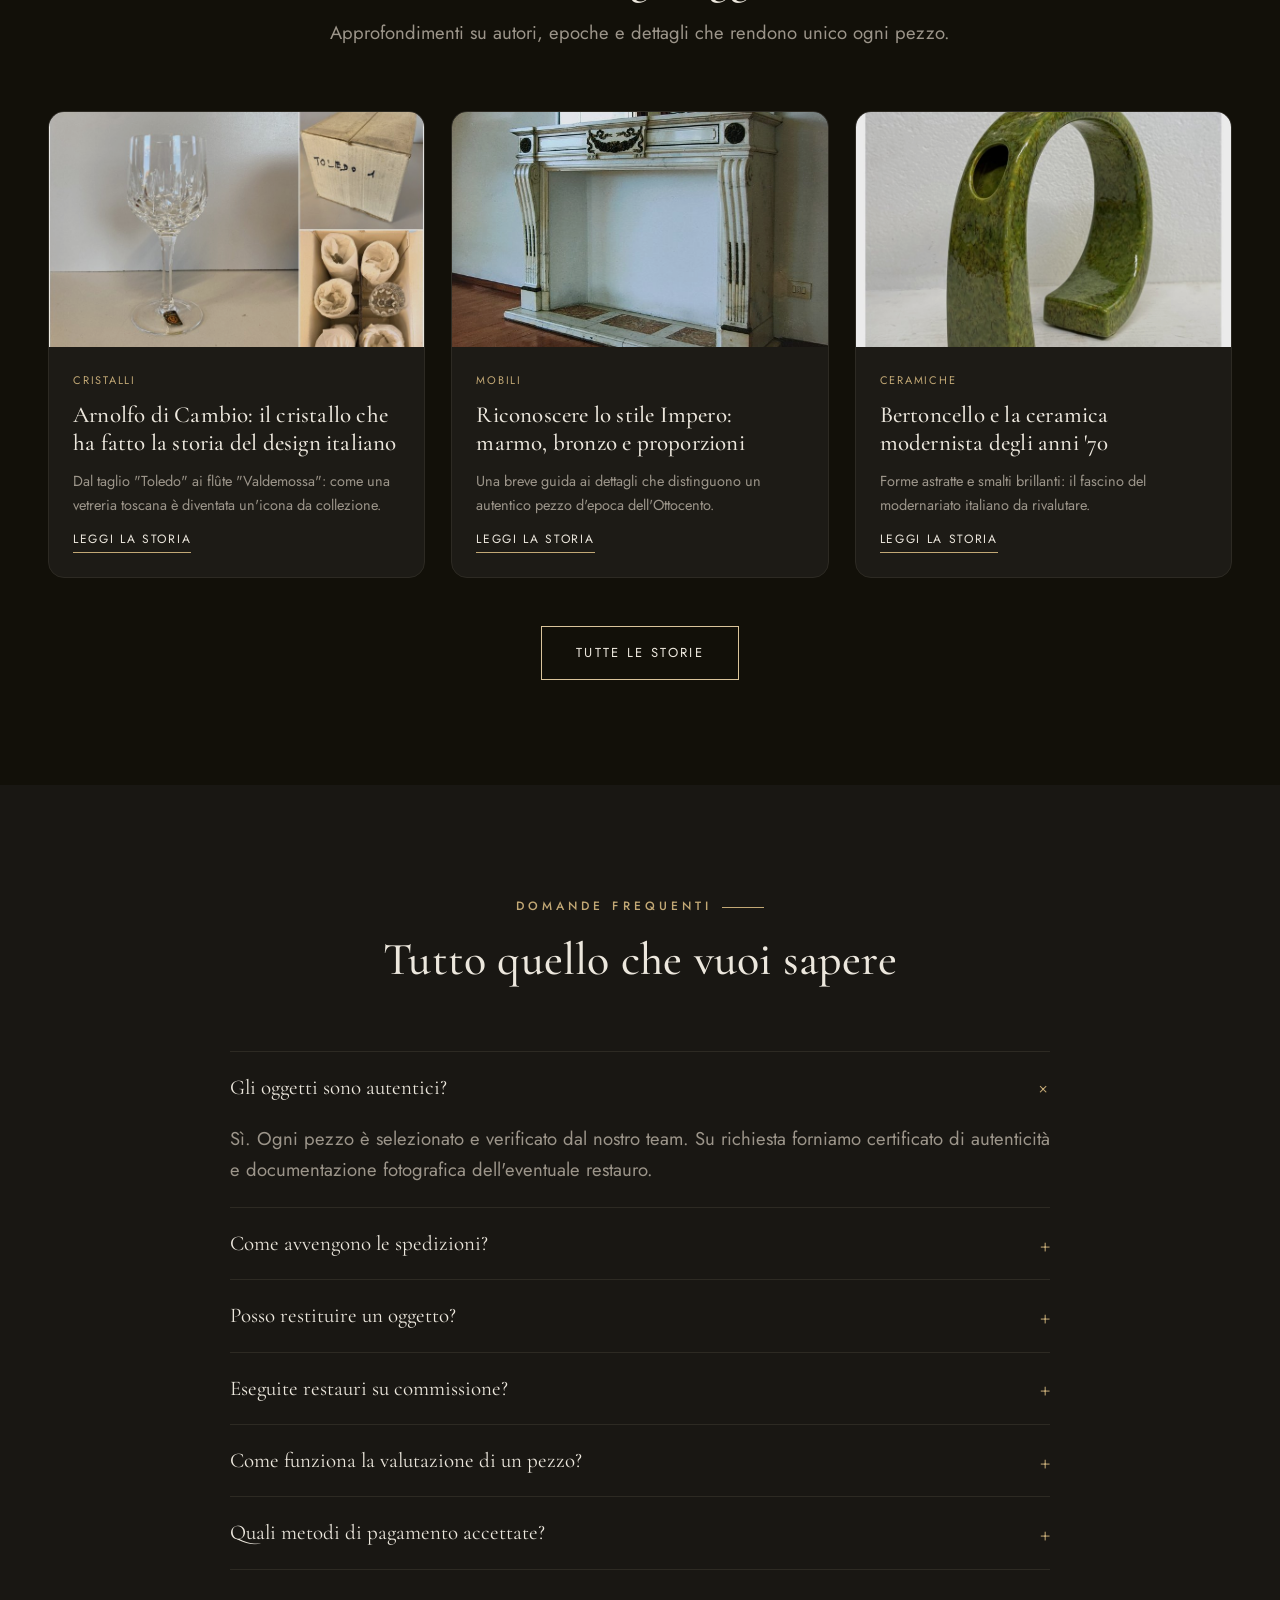
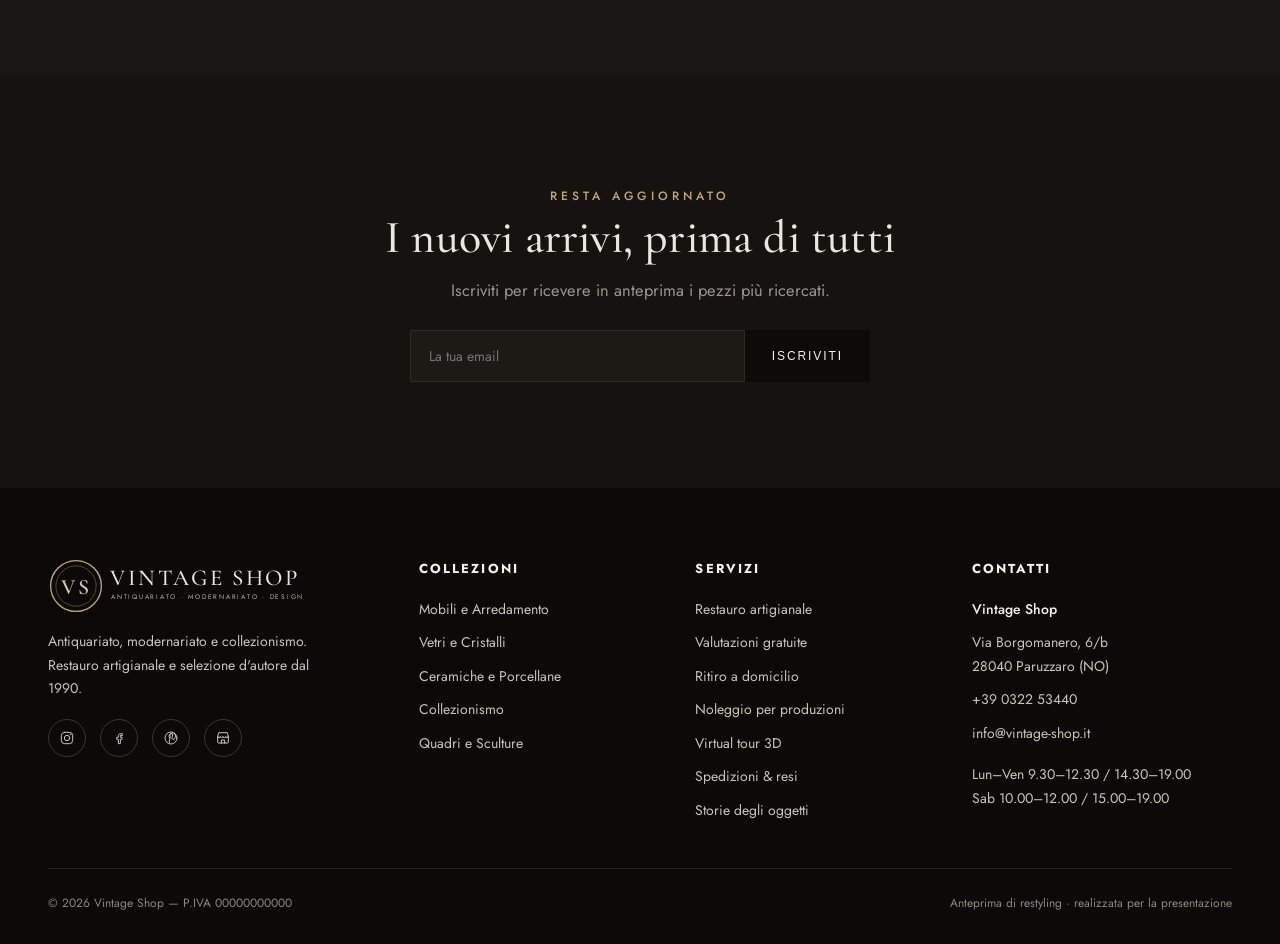
==== commit b0609c79: "Punto 5: sezioni mancanti — testimonianze, FAQ, Storie (home) + pagine Spedizioni & resi e Storie" ====
--- a/index.html
+++ b/index.html
@@ -257,8 +257,115 @@
   </div>
 </section>
 
+<!-- Testimonianze -->
+<section class="block" style="background:var(--avorio-2)">
+  <div class="container">
+    <div class="section-head">
+      <span class="eyebrow">Dicono di noi</span>
+      <h2>La fiducia di chi ci ha scelto</h2>
+      <p>Collezionisti, arredatori e appassionati che hanno acquistato, venduto o fatto restaurare con noi.</p>
+    </div>
+    <div class="quotes">
+      <div class="quote">
+        <div class="stars">★★★★★</div>
+        <p class="q">"Ho acquistato un set di calici Arnolfo di Cambio: imballo impeccabile e pezzo esattamente come descritto. Un'esperienza di livello."</p>
+        <div class="who"><span class="av">LM</span><div><b>Laura M.</b><span>Milano</span></div></div>
+      </div>
+      <div class="quote">
+        <div class="stars">★★★★★</div>
+        <p class="q">"Hanno restaurato una cassettiera di famiglia con una cura rara: sembra rinata, nel pieno rispetto del legno originale."</p>
+        <div class="who"><span class="av">GT</span><div><b>Giorgio T.</b><span>Torino</span></div></div>
+      </div>
+      <div class="quote">
+        <div class="stars">★★★★★</div>
+        <p class="q">"Valutazione gratuita a domicilio e ritiro in giornata. Professionali, trasparenti e cordiali: consigliatissimi."</p>
+        <div class="who"><span class="av">ER</span><div><b>Elena R.</b><span>Novara</span></div></div>
+      </div>
+    </div>
+  </div>
+</section>
+
+<!-- Storie degli oggetti -->
+<section class="block">
+  <div class="container">
+    <div class="section-head">
+      <span class="eyebrow">Dal nostro giornale</span>
+      <h2>Storie degli oggetti</h2>
+      <p>Approfondimenti su autori, epoche e dettagli che rendono unico ogni pezzo.</p>
+    </div>
+    <div class="stories">
+      <a class="story-card" href="storie.html">
+        <div class="img"><img src="assets/big2.jpg" alt="Cristalli Arnolfo di Cambio"></div>
+        <div class="body">
+          <span class="meta">Cristalli</span>
+          <h3>Arnolfo di Cambio: il cristallo che ha fatto la storia del design italiano</h3>
+          <p>Dal taglio "Toledo" ai flûte "Valdemossa": come una vetreria toscana è diventata un'icona da collezione.</p>
+          <span class="more">Leggi la storia</span>
+        </div>
+      </a>
+      <a class="story-card" href="storie.html">
+        <div class="img"><img src="assets/m_camino.jpg" alt="Stile Impero"></div>
+        <div class="body">
+          <span class="meta">Mobili</span>
+          <h3>Riconoscere lo stile Impero: marmo, bronzo e proporzioni</h3>
+          <p>Una breve guida ai dettagli che distinguono un autentico pezzo d'epoca dell'Ottocento.</p>
+          <span class="more">Leggi la storia</span>
+        </div>
+      </a>
+      <a class="story-card" href="storie.html">
+        <div class="img"><img src="assets/big6.jpg" alt="Ceramica Bertoncello"></div>
+        <div class="body">
+          <span class="meta">Ceramiche</span>
+          <h3>Bertoncello e la ceramica modernista degli anni '70</h3>
+          <p>Forme astratte e smalti brillanti: il fascino del modernariato italiano da rivalutare.</p>
+          <span class="more">Leggi la storia</span>
+        </div>
+      </a>
+    </div>
+    <div style="text-align:center;margin-top:48px">
+      <a href="storie.html" class="btn btn-dark">Tutte le storie</a>
+    </div>
+  </div>
+</section>
+
+<!-- FAQ -->
+<section class="block" style="background:var(--avorio-2)">
+  <div class="container">
+    <div class="section-head">
+      <span class="eyebrow">Domande frequenti</span>
+      <h2>Tutto quello che vuoi sapere</h2>
+    </div>
+    <div class="faq">
+      <div class="faq-item open">
+        <button class="faq-q">Gli oggetti sono autentici? <span class="pm">+</span></button>
+        <div class="faq-a"><p>Sì. Ogni pezzo è selezionato e verificato dal nostro team. Su richiesta forniamo certificato di autenticità e documentazione fotografica dell'eventuale restauro.</p></div>
+      </div>
+      <div class="faq-item">
+        <button class="faq-q">Come avvengono le spedizioni? <span class="pm">+</span></button>
+        <div class="faq-a"><p>Spediamo in tutta Italia e all'estero con corriere assicurato e imballo su misura "museale". È sempre possibile il ritiro in negozio a Paruzzaro (NO). Tempi e costi sono calcolati in base alla destinazione.</p></div>
+      </div>
+      <div class="faq-item">
+        <button class="faq-q">Posso restituire un oggetto? <span class="pm">+</span></button>
+        <div class="faq-a"><p>Sì: se il pezzo non corrisponde alla descrizione puoi restituirlo entro 14 giorni dal ricevimento. Trattandosi di pezzi unici, ti seguiamo caso per caso per garantirti la massima serenità.</p></div>
+      </div>
+      <div class="faq-item">
+        <button class="faq-q">Eseguite restauri su commissione? <span class="pm">+</span></button>
+        <div class="faq-a"><p>Sì. Realizziamo restauro conservativo professionale con riconoscimento di Eccellenza Artigiana: trattamento antitarlo, finitura a gommalacca e cera, nel rispetto dei materiali originali.</p></div>
+      </div>
+      <div class="faq-item">
+        <button class="faq-q">Come funziona la valutazione di un pezzo? <span class="pm">+</span></button>
+        <div class="faq-a"><p>È gratuita e senza impegno: puoi portarci l'oggetto in negozio, inviarci delle foto oppure fissare una valutazione direttamente a casa tua.</p></div>
+      </div>
+      <div class="faq-item">
+        <button class="faq-q">Quali metodi di pagamento accettate? <span class="pm">+</span></button>
+        <div class="faq-a"><p>Carte di credito, PayPal e bonifico bancario per gli acquisti online; in negozio anche contanti. Per gli acquisti che facciamo noi, paghiamo direttamente in contanti.</p></div>
+      </div>
+    </div>
+  </div>
+</section>
+
 <!-- Newsletter -->
-<section class="block news">
+<section class="block news" id="news">
   <div class="container">
     <span class="eyebrow">Resta aggiornato</span>
     <h2>I nuovi arrivi, prima di tutti</h2>
--- a/styles.css
+++ b/styles.css
@@ -278,6 +278,134 @@
 .hero-dots button{width:9px;height:9px;border-radius:50%;border:1px solid rgba(255,255,255,.6);background:transparent;cursor:pointer;padding:0;transition:.3s}
 .hero-dots button.on{background:var(--oro);border-color:var(--oro);transform:scale(1.2)}
 @media(prefers-reduced-motion:reduce){ .hero-slides .slide.active img{animation:none} }
+
+/* =========================================================
+   Logo / identità (SVG iniettato da app.js)
+   ========================================================= */
+.brand-logo{height:46px;width:auto;display:block}
+.site-header.scrolled .brand-logo{height:40px;transition:height .4s ease}
+.site-footer .brand-logo{height:56px;margin-bottom:6px}
+.brand-logo .lg-mono{font-family:var(--serif);font-weight:600;font-size:25px;fill:#dac49b}
+.brand-logo .lg-wm{font-family:var(--serif);font-weight:500;font-size:26px;fill:#ece7dd;letter-spacing:3px}
+.brand-logo .lg-sub{font-family:var(--sans);font-weight:400;font-size:7.5px;fill:#b9b2a4;letter-spacing:2px}
+.brand-logo .lg-ring{fill:none;stroke:#c2a875}
+
+/* =========================================================
+   Icone SVG coerenti (iniettate da app.js)
+   ========================================================= */
+.icon{display:inline-block;vertical-align:middle}
+.service .ic .icon{width:30px;height:30px}
+.value .vi .icon{width:24px;height:24px}
+.info-item .ic .icon{width:22px;height:22px}
+.icon-btn .icon{width:19px;height:19px;vertical-align:-4px}
+.burger .icon{width:24px;height:24px}
+.foot-social a .icon{width:16px;height:16px}
+.to-top .icon{width:18px;height:18px}
+
+/* =========================================================
+   Trattamento immagini prodotto omogeneo (look "da gallery")
+   Bordi sfumati nel piedistallo + ombra morbida coerente.
+   ========================================================= */
+.card .ph img,
+.gallery .main img{
+  -webkit-mask-image:radial-gradient(closest-side at 50% 48%,#000 78%,transparent 100%);
+          mask-image:radial-gradient(closest-side at 50% 48%,#000 78%,transparent 100%);
+  filter:drop-shadow(0 12px 16px rgba(0,0,0,.18)) saturate(1.03) contrast(1.02);
+}
+.card .ph img{padding:18px}
+.gallery .main img{padding:36px}
+/* base d'appoggio morbida sotto l'oggetto (effetto "posato") */
+.card .ph::after{
+  content:"";position:absolute;left:24%;right:24%;bottom:9%;height:10px;z-index:1;
+  background:radial-gradient(ellipse at center,rgba(0,0,0,.22),transparent 70%);
+  filter:blur(2px);pointer-events:none;
+}
+.card .ph img{position:relative;z-index:2}
+
+/* =========================================================
+   DESIGN TOKENS — scala tipografica modulare + ritmo verticale
+   Voce del marchio: editoriale, sobria, elegante (maison d'antiquariato)
+   ========================================================= */
+:root{
+  --fs-eyebrow:12px;
+  --fs-xs:12.5px;
+  --fs-sm:14px;
+  --fs-base:clamp(15px, 0.45vw + 13.6px, 16.5px);
+  --fs-lead:clamp(16px, 0.6vw + 14px, 18.5px);
+  --fs-h3:clamp(19px, 1.1vw + 15px, 23px);
+  --fs-h2:clamp(30px, 3.4vw + 8px, 46px);
+  --fs-h1:clamp(34px, 4.2vw + 10px, 58px);
+  --fs-display:clamp(42px, 5.4vw + 14px, 76px);
+  --lh-tight:1.08;
+  --lh-snug:1.22;
+  --lh-base:1.68;
+  --ls-eyebrow:.34em;
+  --ls-label:.16em;
+  --space-2:8px; --space-3:12px; --space-4:16px; --space-5:24px;
+  --space-6:32px; --space-7:48px; --space-8:64px; --space-9:84px;
+  --section-y:clamp(64px, 7vw + 16px, 108px);
+  --measure:64ch;
+}
+
+/* --- Applicazione coerente dei token --- */
+body{font-size:var(--fs-base);line-height:var(--lh-base)}
+section.block{padding:var(--section-y) 0}
+.eyebrow{font-size:var(--fs-eyebrow);letter-spacing:var(--ls-eyebrow)}
+
+.section-head{margin-bottom:var(--space-8)}
+.section-head h2{font-size:var(--fs-h2);line-height:var(--lh-snug);margin:var(--space-3) 0 var(--space-4)}
+.section-head p{font-size:var(--fs-lead);line-height:1.55}
+
+.hero h1{font-size:var(--fs-display);line-height:var(--lh-tight)}
+.page-hero h1{font-size:var(--fs-h1);line-height:var(--lh-snug)}
+.story .txt h2,.news h2,.cta-band h2,.social h2{font-size:var(--fs-h2);line-height:var(--lh-snug)}
+
+.card h3,.service h3,.step-card h3{font-size:var(--fs-h3);line-height:var(--lh-snug)}
+.story .txt p,.lead-txt,.service p,.cta-band p,.social .lead{font-size:var(--fs-lead)}
+
+.story .txt p,.section-head p,.page-hero p,.cta-band p,.social .lead{max-width:var(--measure)}
+.section-head p,.cta-band p,.social .lead{margin-left:auto;margin-right:auto}
+
+/* =========================================================
+   Nuove sezioni: testimonianze · FAQ · storie
+   ========================================================= */
+/* Testimonianze */
+.quotes{display:grid;grid-template-columns:repeat(3,1fr);gap:24px}
+.quote{background:var(--carta);border:1px solid var(--linea);border-radius:16px;padding:32px 28px;display:flex;flex-direction:column;gap:15px}
+.quote .stars{color:var(--oro);letter-spacing:2px;font-size:14px}
+.quote .q{font-family:var(--serif);font-style:italic;font-size:19px;line-height:1.45}
+.quote .who{display:flex;align-items:center;gap:13px;margin-top:auto}
+.quote .av{width:40px;height:40px;border-radius:50%;background:var(--nero);border:1px solid var(--oro);color:var(--oro-chiaro);display:flex;align-items:center;justify-content:center;font-family:var(--serif);font-size:16px;flex:none}
+.quote .who b{font-weight:500;font-size:14px}
+.quote .who span{display:block;font-size:12px;color:var(--grigio)}
+
+/* FAQ */
+.faq{max-width:820px;margin:0 auto}
+.faq-item{border-top:1px solid var(--linea)}
+.faq-item:last-child{border-bottom:1px solid var(--linea)}
+.faq-q{width:100%;background:none;border:none;text-align:left;cursor:pointer;padding:22px 0;display:flex;justify-content:space-between;align-items:center;gap:20px;font-family:var(--serif);font-size:21px;color:inherit;line-height:1.3}
+.faq-q .pm{color:var(--oro);font-size:26px;flex:none;line-height:1;transition:transform .3s ease}
+.faq-item.open .faq-q .pm{transform:rotate(45deg)}
+.faq-a{max-height:0;overflow:hidden;transition:max-height .4s ease}
+.faq-a p{padding:0 0 22px;color:var(--grigio);font-size:var(--fs-lead);max-width:none}
+.faq-item.open .faq-a{max-height:340px}
+
+/* Storie degli oggetti */
+.stories{display:grid;grid-template-columns:repeat(3,1fr);gap:26px}
+.story-card{background:var(--carta);border:1px solid var(--linea);border-radius:16px;overflow:hidden;display:flex;flex-direction:column;transition:.35s}
+.story-card:hover{transform:translateY(-5px);border-color:var(--oro);box-shadow:var(--ombra)}
+.story-card .img{aspect-ratio:16/10;overflow:hidden;background:var(--nero)}
+.story-card .img img{width:100%;height:100%;object-fit:cover;opacity:.92;transition:transform .6s ease}
+.story-card:hover .img img{transform:scale(1.06)}
+.story-card .body{padding:24px;display:flex;flex-direction:column;gap:11px;flex:1}
+.story-card .meta{font-size:11px;letter-spacing:.16em;text-transform:uppercase;color:var(--oro)}
+.story-card h3{font-family:var(--serif);font-weight:500;font-size:var(--fs-h3);line-height:1.25}
+.story-card p{color:var(--grigio);font-size:14.5px}
+.story-card .more{margin-top:auto;font-size:12px;letter-spacing:.14em;text-transform:uppercase;border-bottom:1px solid var(--oro);align-self:flex-start;padding-bottom:3px;transition:.25s}
+.story-card .more:hover{color:var(--oro)}
+
+@media(max-width:980px){ .quotes,.stories{grid-template-columns:1fr 1fr} }
+@media(max-width:560px){ .quotes,.stories{grid-template-columns:1fr} }
 
 /* Immagine storytelling: parallax leggero gestito via JS (--py) */
 .story .img-wrap img{transition:transform .2s ease-out}
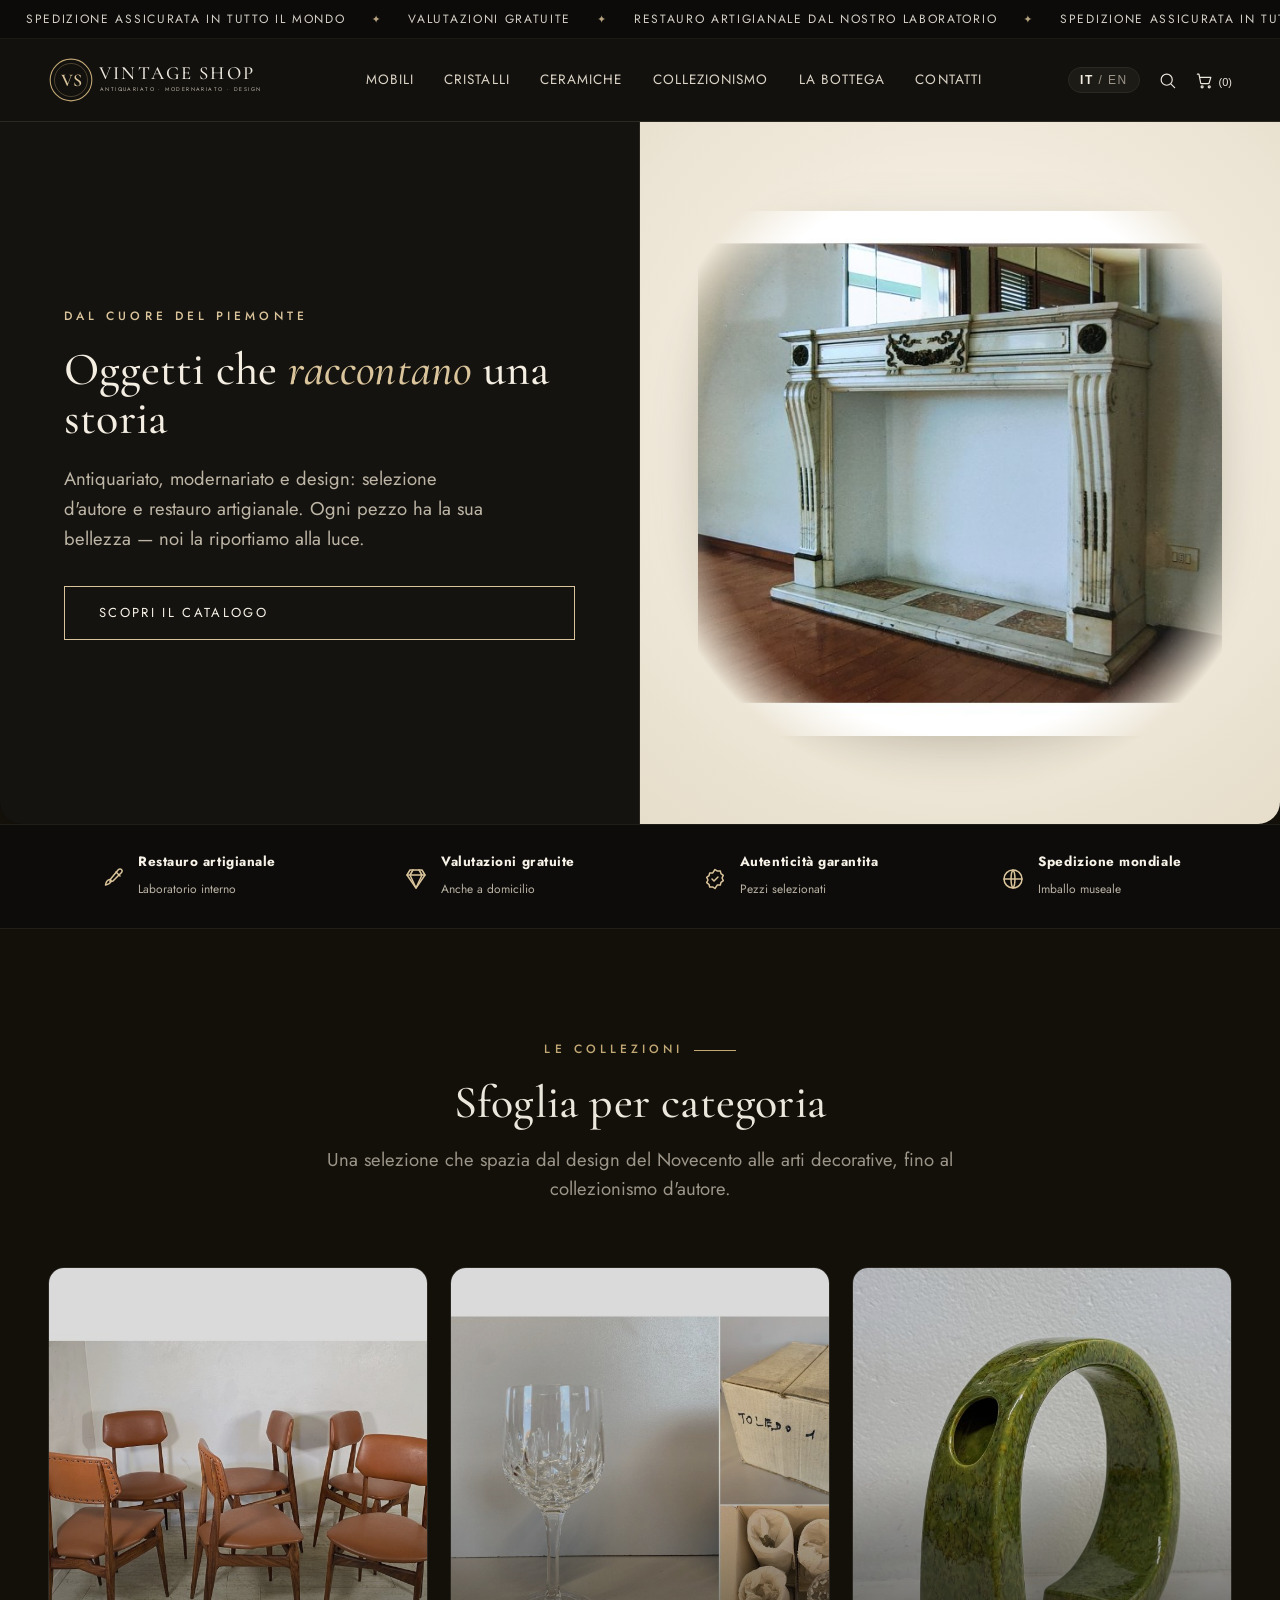
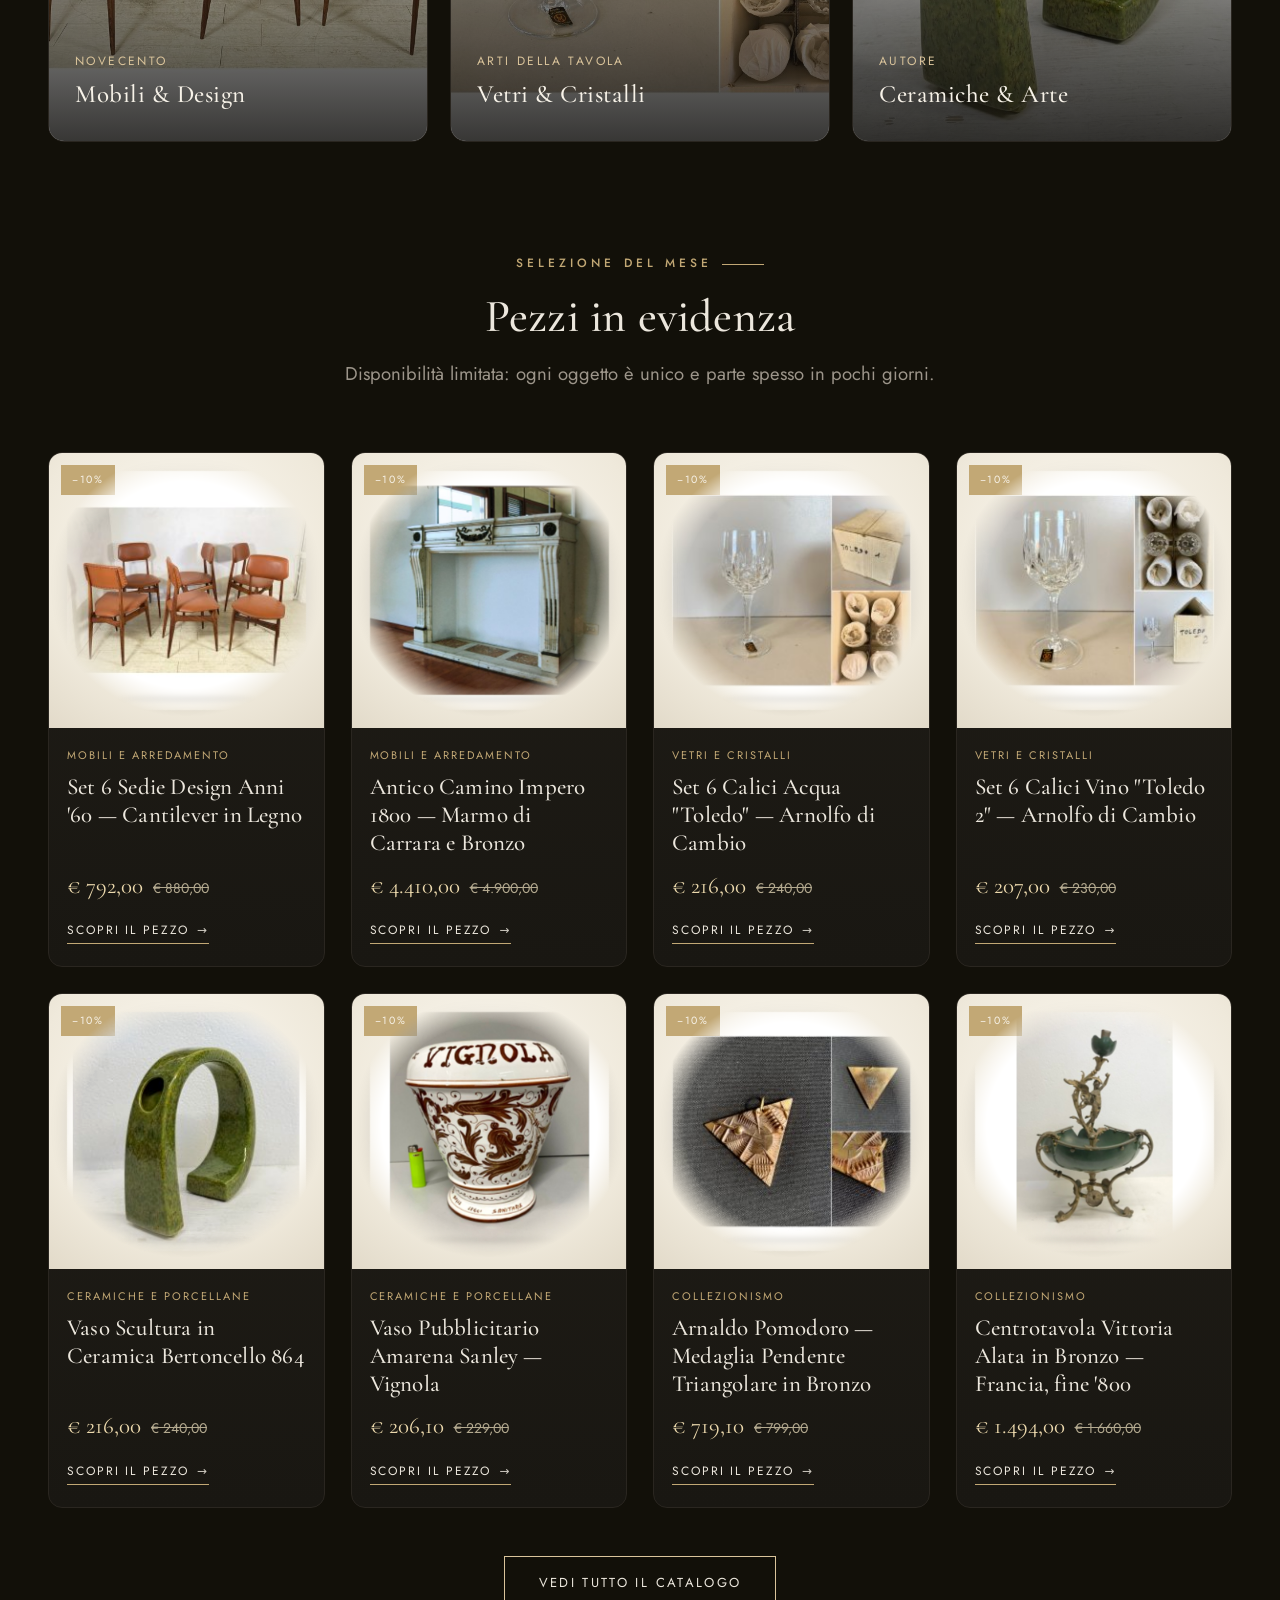
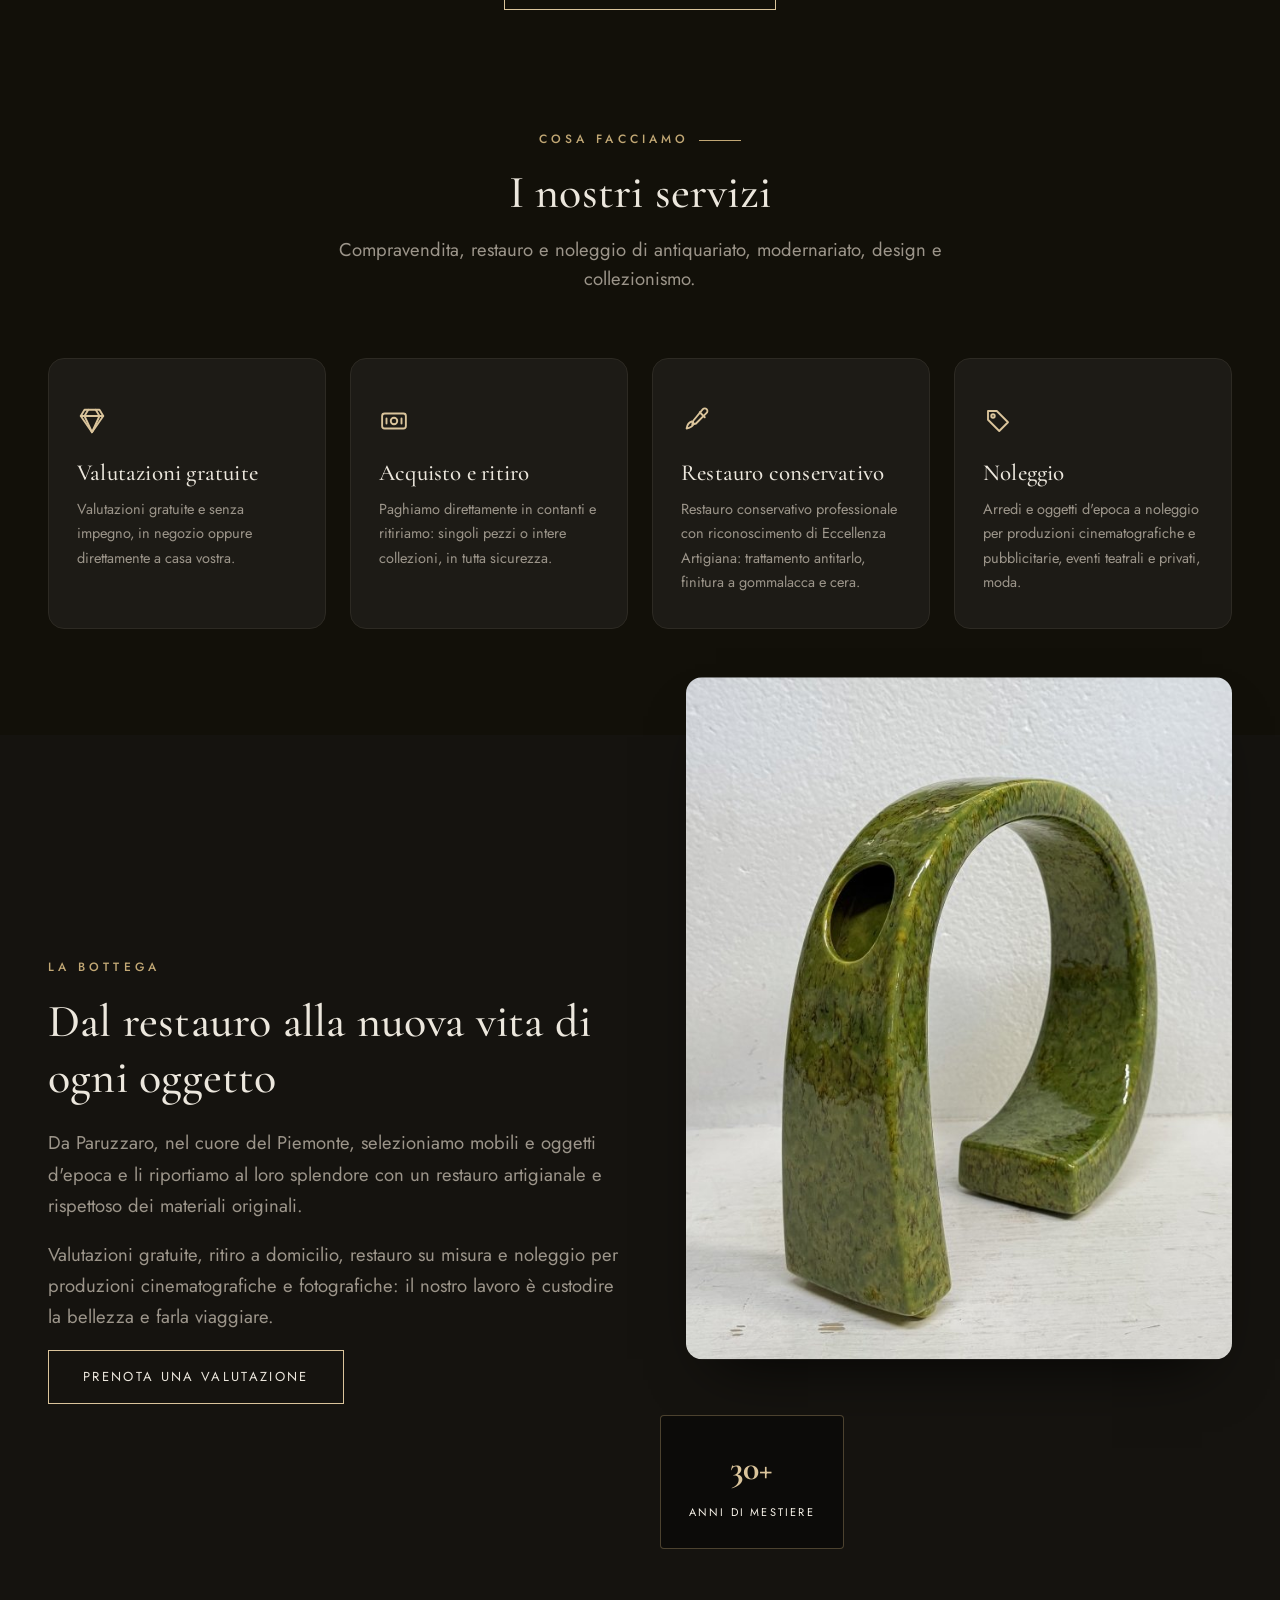
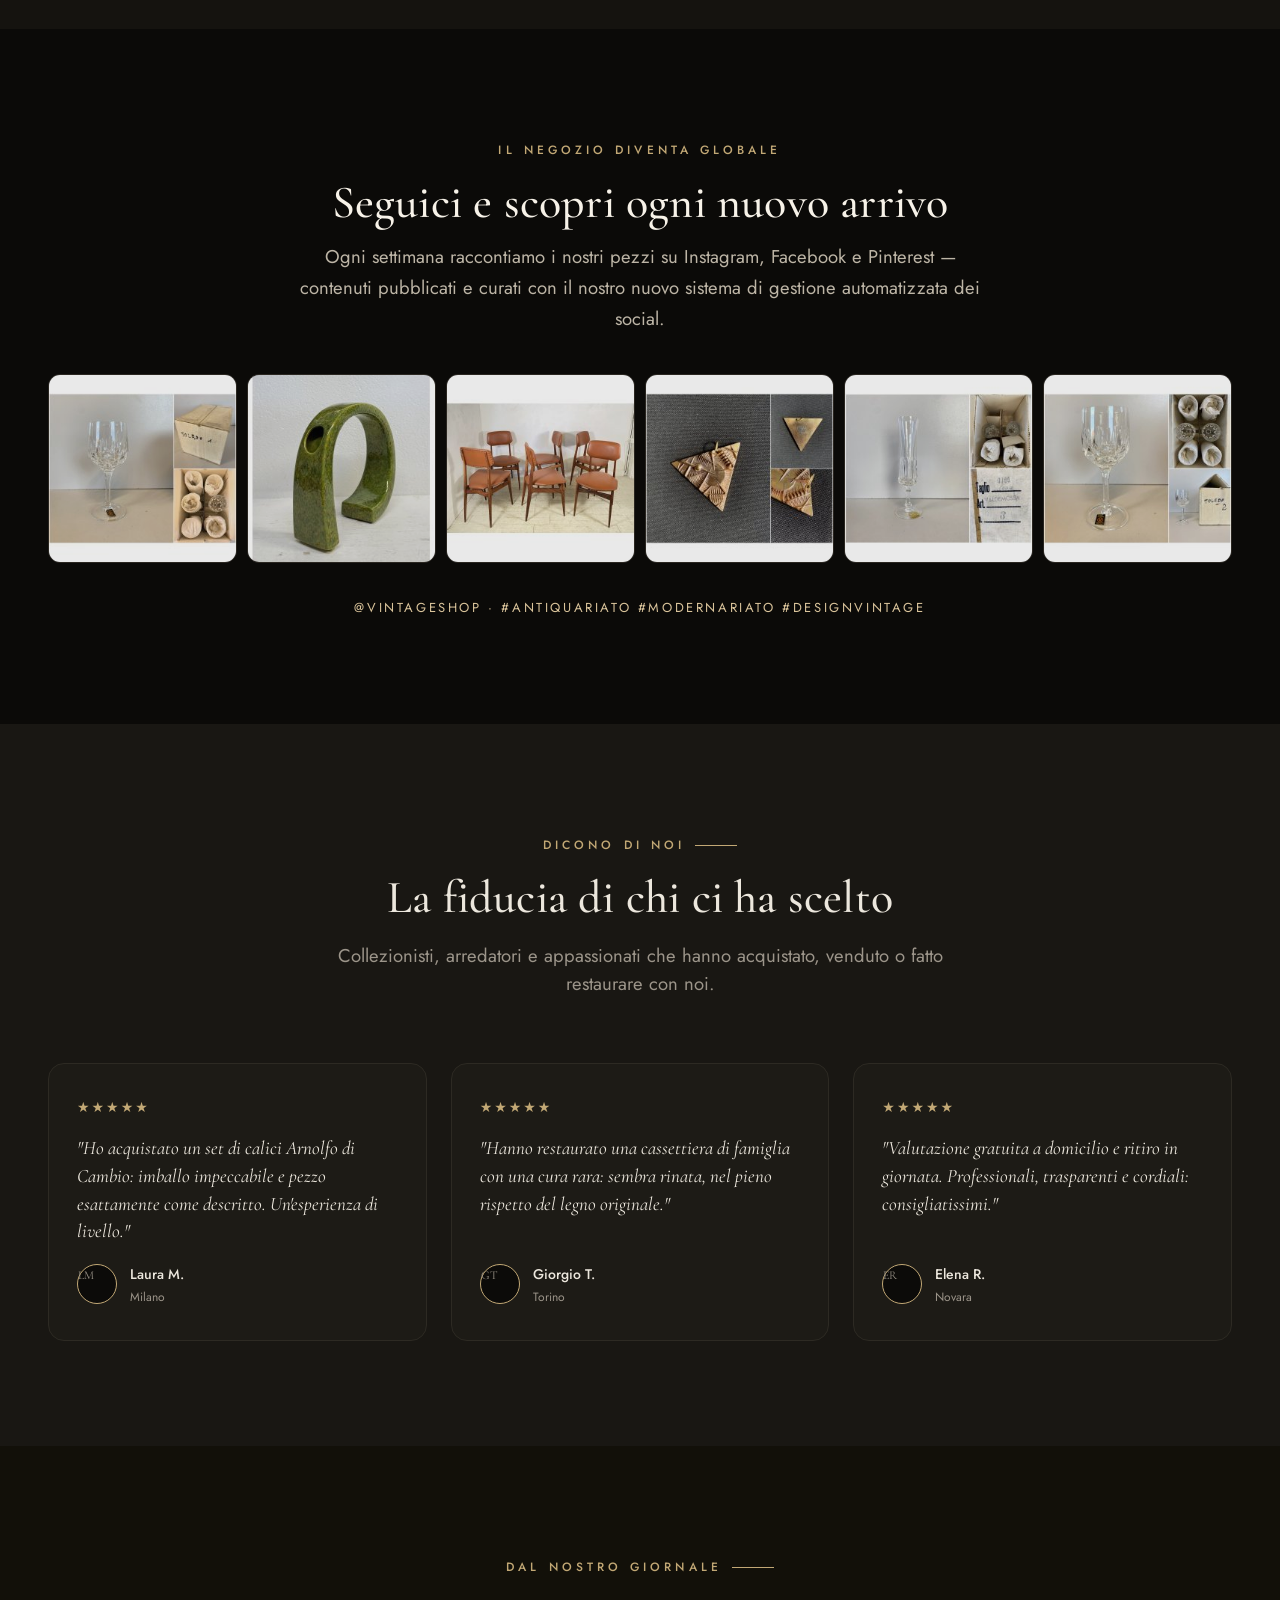
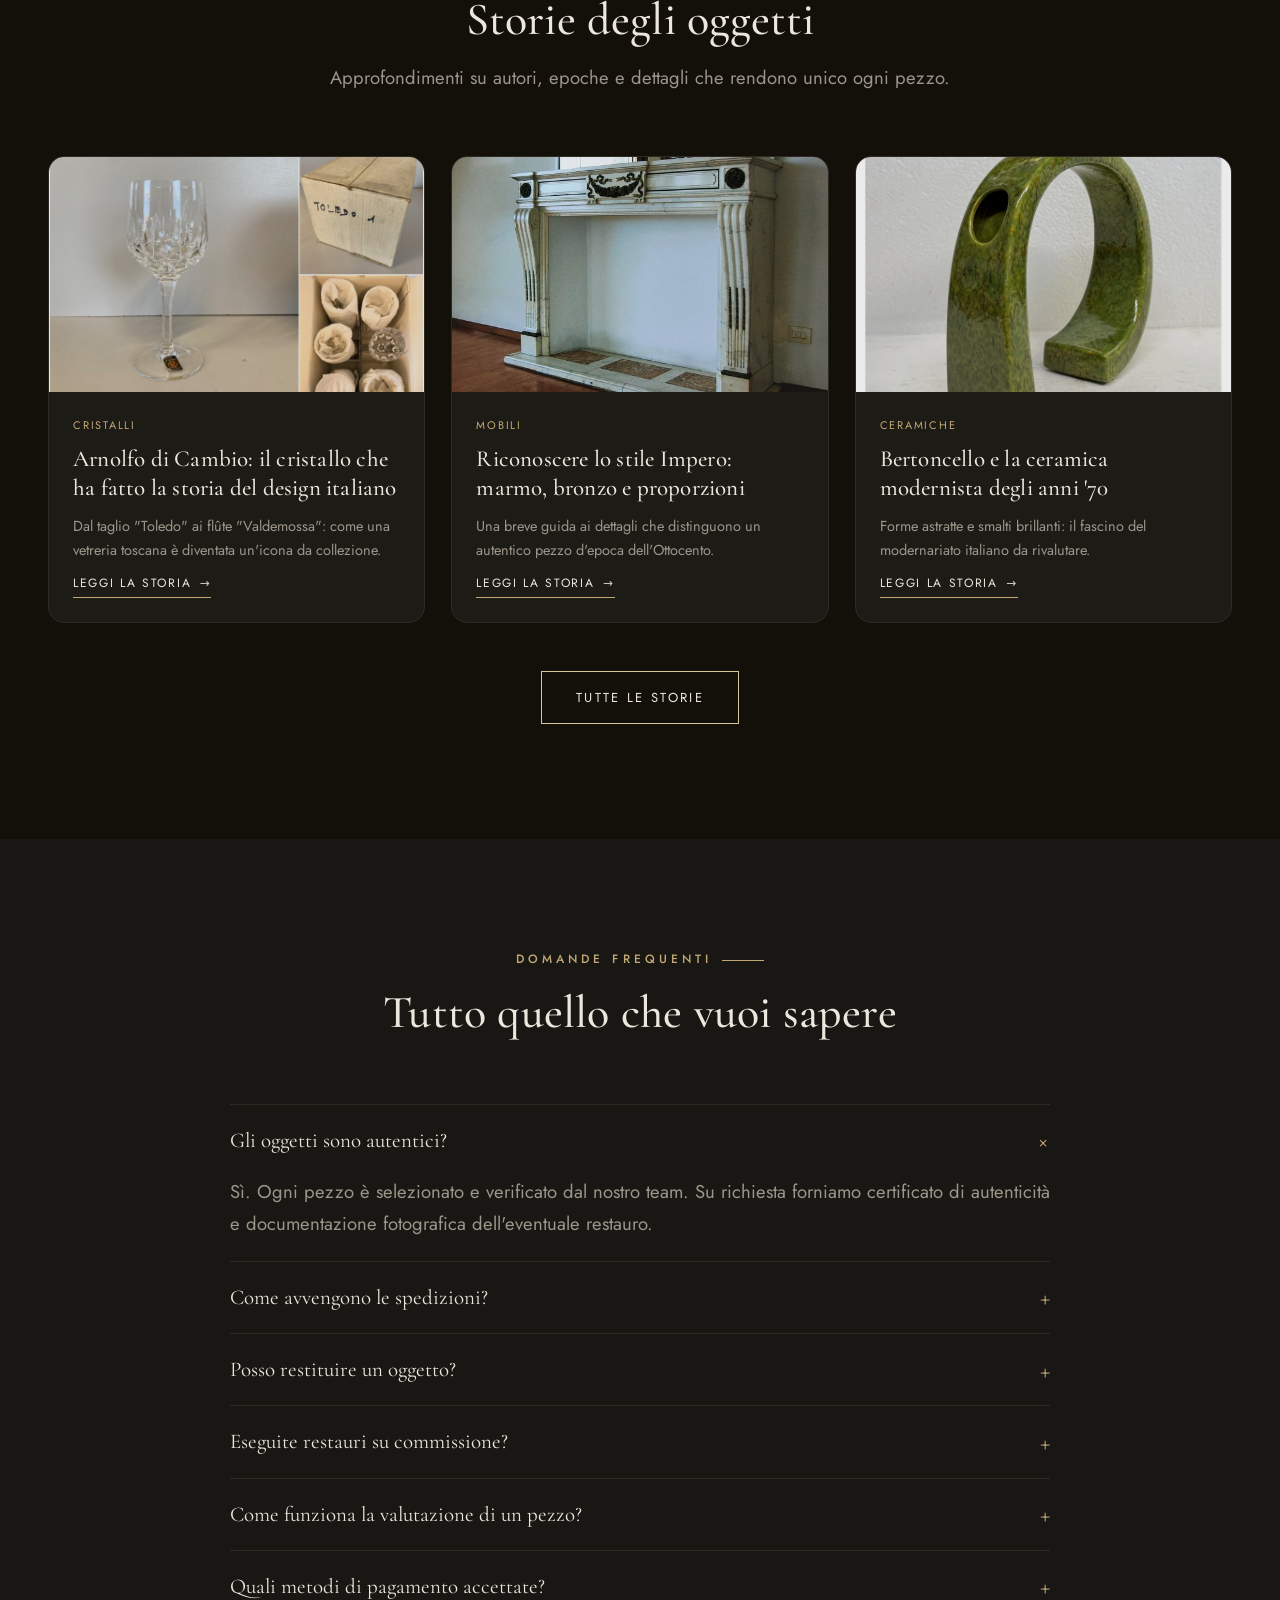
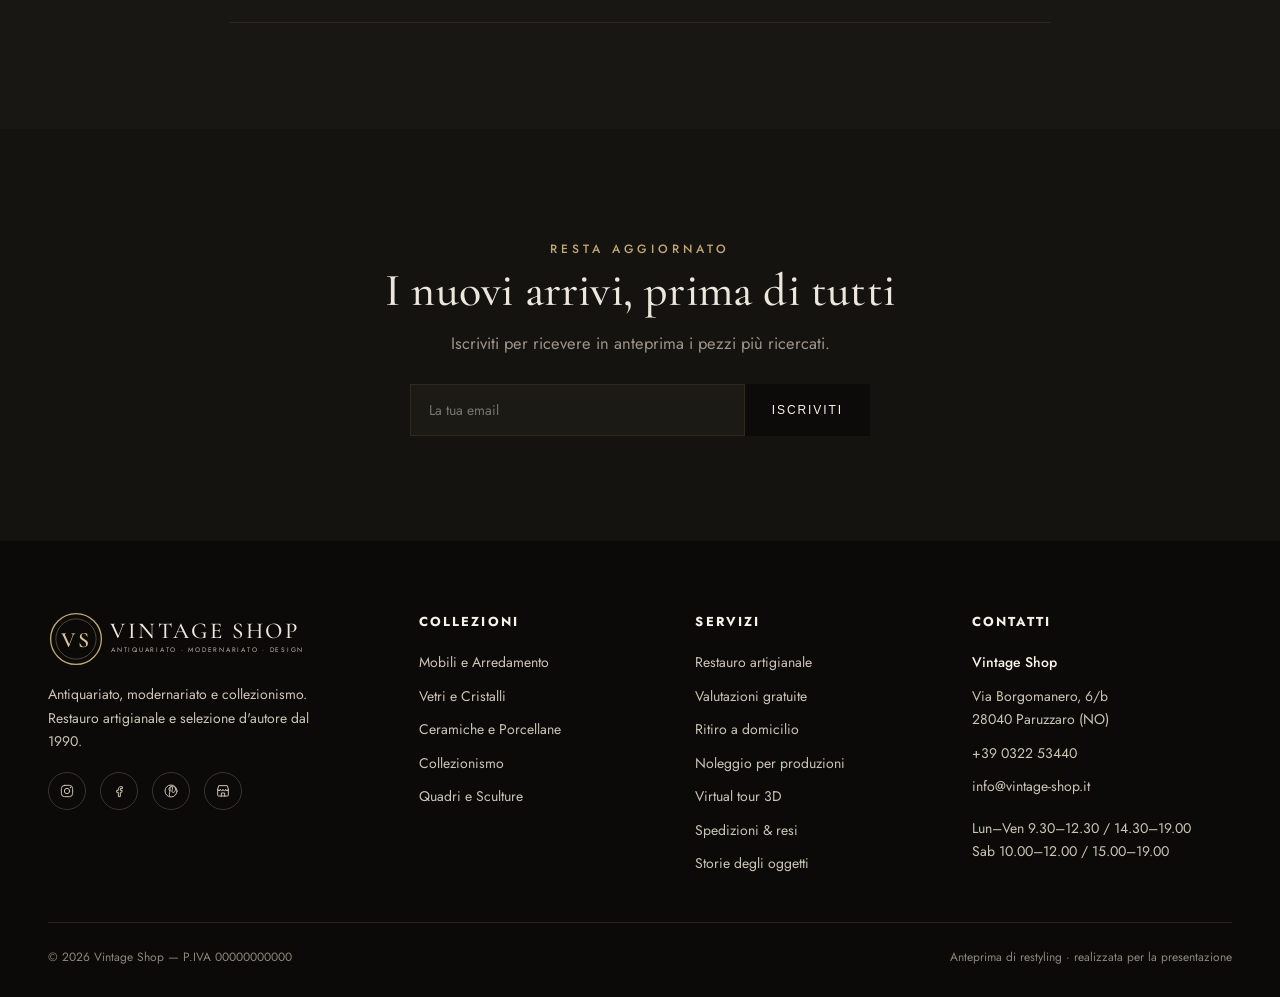
==== commit 0a5e3d92: "Hero homepage: nuovo layout Split Editoriale (opzione 2) — oggetti luminosi su pannello chiaro" ====
--- a/index.html
+++ b/index.html
@@ -54,21 +54,21 @@
 </header>
 
 <!-- Hero -->
-<section class="hero">
-  <div class="hero-slides">
-    <div class="slide active"><img src="assets/m_camino.jpg" alt="Camino Impero in marmo di Carrara"></div>
-    <div class="slide"><img src="assets/m_specchio.jpg" alt="Specchio di design Gino Sarfatti"></div>
-    <div class="slide"><img src="assets/col_vittoria.jpg" alt="Centrotavola Vittoria Alata in bronzo"></div>
-    <div class="slide"><img src="assets/big6.jpg" alt="Vaso scultura Bertoncello"></div>
-    <div class="slide"><img src="assets/big1.jpg" alt="Set di sedie di design anni '60"></div>
-    <div class="slide"><img src="assets/c_chamaleon.jpg" alt="Vaso Art Nouveau di Paul Dachsel"></div>
-  </div>
-  <div class="hero-dots"></div>
-  <div class="hero-content">
-    <span class="eyebrow">Dal laboratorio di Paruzzaro</span>
-    <h1>L'arte di <em>collezionare</em> la bellezza</h1>
-    <p>Mobili, cristalli, ceramiche e oggetti d'autore selezionati e restaurati a mano. Ogni pezzo ha una storia — noi la riportiamo a nuova vita.</p>
-    <a href="catalogo.html" class="btn">Esplora la collezione</a>
+<section class="hero hero-split">
+  <div class="hero-panel">
+    <span class="eyebrow">Dal cuore del Piemonte</span>
+    <h1>Oggetti che <em>raccontano</em> una storia</h1>
+    <p>Antiquariato, modernariato e design: selezione d'autore e restauro artigianale. Ogni pezzo ha la sua bellezza — noi la riportiamo alla luce.</p>
+    <a href="catalogo.html" class="btn">Scopri il catalogo</a>
+  </div>
+  <div class="hero-stage">
+    <div class="hero-slides">
+      <div class="slide active"><img src="assets/m_camino.jpg" alt="Camino Impero in marmo di Carrara"></div>
+      <div class="slide"><img src="assets/big1.jpg" alt="Set di sedie di design anni '60"></div>
+      <div class="slide"><img src="assets/col_vittoria.jpg" alt="Centrotavola Vittoria Alata in bronzo"></div>
+      <div class="slide"><img src="assets/big6.jpg" alt="Vaso scultura Bertoncello"></div>
+      <div class="slide"><img src="assets/m_specchio.jpg" alt="Specchio di design Gino Sarfatti"></div>
+    </div>
   </div>
 </section>
 
--- a/styles.css
+++ b/styles.css
@@ -406,6 +406,94 @@
 
 @media(max-width:980px){ .quotes,.stories{grid-template-columns:1fr 1fr} }
 @media(max-width:560px){ .quotes,.stories{grid-template-columns:1fr} }
+
+/* =========================================================
+   Micro-interazioni & transizione di pagina
+   ========================================================= */
+/* Transizione di pagina: dissolvenza in entrata + velo scuro in uscita */
+body{animation:pageFade .55s ease both}
+@keyframes pageFade{from{opacity:0}to{opacity:1}}
+.page-veil{position:fixed;inset:0;z-index:300;opacity:0;pointer-events:none;transition:opacity .42s ease;
+  background:radial-gradient(circle at 50% 45%,#1b1813,#0b0a08);display:flex;align-items:center;justify-content:center}
+.page-veil.show{opacity:1;pointer-events:auto}
+.page-veil .pv-mark{font-family:var(--serif);font-size:34px;letter-spacing:7px;color:#dac49b;
+  opacity:0;transform:scale(.88);transition:opacity .4s ease .05s,transform .5s ease .05s}
+.page-veil.show .pv-mark{opacity:1;transform:none}
+
+/* Riflesso elegante sui bottoni */
+.btn{position:relative;overflow:hidden}
+.btn::after{content:"";position:absolute;top:0;left:-130%;width:55%;height:100%;pointer-events:none;
+  background:linear-gradient(100deg,transparent,rgba(255,255,255,.16),transparent);transform:skewX(-18deg);transition:left .6s ease}
+.btn:hover::after{left:130%}
+
+/* Freccia che scorre sui link "Scopri / Leggi" */
+.card .add,.story-card .more{position:relative;padding-right:20px}
+.card .add::after,.story-card .more::after{content:"→";position:absolute;right:0;top:0;opacity:.85;transition:transform .3s ease}
+.card:hover .add::after,.story-card:hover .more::after{transform:translateX(5px)}
+
+/* Hover rifiniti */
+.icon-btn{transition:color .25s ease,transform .25s ease}
+.icon-btn:hover{color:var(--oro-chiaro);transform:translateY(-1px)}
+.lang{transition:border-color .25s ease,color .25s ease}
+.lang:hover{border-color:var(--oro)}
+.quote{transition:transform .35s ease,border-color .35s ease,box-shadow .35s ease}
+.quote:hover{transform:translateY(-4px);border-color:var(--oro);box-shadow:var(--ombra)}
+.faq-q{transition:color .25s ease}
+.faq-q:hover{color:var(--oro-chiaro)}
+.foot-social a{transition:border-color .25s ease,color .25s ease,transform .25s ease}
+.foot-social a:hover{transform:translateY(-2px)}
+
+@media(prefers-reduced-motion:reduce){
+  body{animation:none}
+  body.page-leaving{transition:none}
+  .btn::after{display:none}
+}
+
+/* =========================================================
+   Accessibilità — focus visibile, skip link, utilità
+   ========================================================= */
+a:focus-visible,button:focus-visible,input:focus-visible,textarea:focus-visible,
+select:focus-visible,[tabindex]:focus-visible{
+  outline:2px solid var(--oro-chiaro);outline-offset:3px;border-radius:4px;
+}
+.skip-link{position:absolute;left:12px;top:-64px;z-index:400;background:var(--oro);color:#1b1a18;
+  padding:11px 18px;border-radius:6px;font-size:13px;letter-spacing:.06em;text-decoration:none;
+  transition:top .25s ease}
+.skip-link:focus{top:12px;outline:none}
+#main:focus{outline:none}
+.visually-hidden{position:absolute!important;width:1px;height:1px;padding:0;margin:-1px;
+  overflow:hidden;clip:rect(0 0 0 0);white-space:nowrap;border:0}
+
+/* =========================================================
+   Hero "Split Editoriale" (homepage) — opzione scelta
+   ========================================================= */
+.hero.hero-split{display:grid;grid-template-columns:1fr 1fr;min-height:78vh;align-items:stretch;background:#15130f}
+.hero.hero-split::after{display:none}
+.hero-panel{display:flex;flex-direction:column;justify-content:center;background:#15130f;
+  padding:clamp(40px,5vw,84px);border-right:1px solid #2a2620}
+.hero-panel h1{font-size:clamp(34px,3.6vw,58px);line-height:1.08;color:#f3ede2;margin:18px 0 20px;font-weight:500}
+.hero-panel h1 em{font-style:italic;color:var(--oro-chiaro)}
+.hero-panel p{color:#bdb5a6;max-width:440px;margin-bottom:32px;font-size:var(--fs-lead);line-height:1.62}
+.hero-stage{position:relative;overflow:hidden;background:radial-gradient(circle at 50% 42%,#fcf8f0,#e6ddca)}
+.hero-stage .hero-slides{position:absolute;inset:0}
+body.theme-museo .hero-split .hero-stage .slide img{
+  position:absolute;inset:0;width:100%;height:100%;object-fit:contain;object-position:center;
+  padding:9%;opacity:1;
+  -webkit-mask-image:radial-gradient(closest-side at 50% 48%,#000 82%,transparent);
+          mask-image:radial-gradient(closest-side at 50% 48%,#000 82%,transparent);
+  filter:drop-shadow(0 24px 30px rgba(60,45,25,.22));animation:none;
+}
+.hero-panel>*{opacity:0;transform:translateY(20px);animation:heroIn .9s cubic-bezier(.2,.7,.2,1) forwards}
+.hero-panel>.eyebrow{animation-delay:.1s}
+.hero-panel>h1{animation-delay:.24s}
+.hero-panel>p{animation-delay:.42s}
+.hero-panel>.btn{animation-delay:.56s}
+@media(max-width:860px){
+  .hero.hero-split{grid-template-columns:1fr;min-height:auto}
+  .hero-panel{border-right:none;border-bottom:1px solid #2a2620;padding-top:48px;padding-bottom:48px}
+  .hero-stage{min-height:52vh}
+}
+@media(prefers-reduced-motion:reduce){ .hero-panel>*{opacity:1;transform:none;animation:none} }
 
 /* Immagine storytelling: parallax leggero gestito via JS (--py) */
 .story .img-wrap img{transition:transform .2s ease-out}
